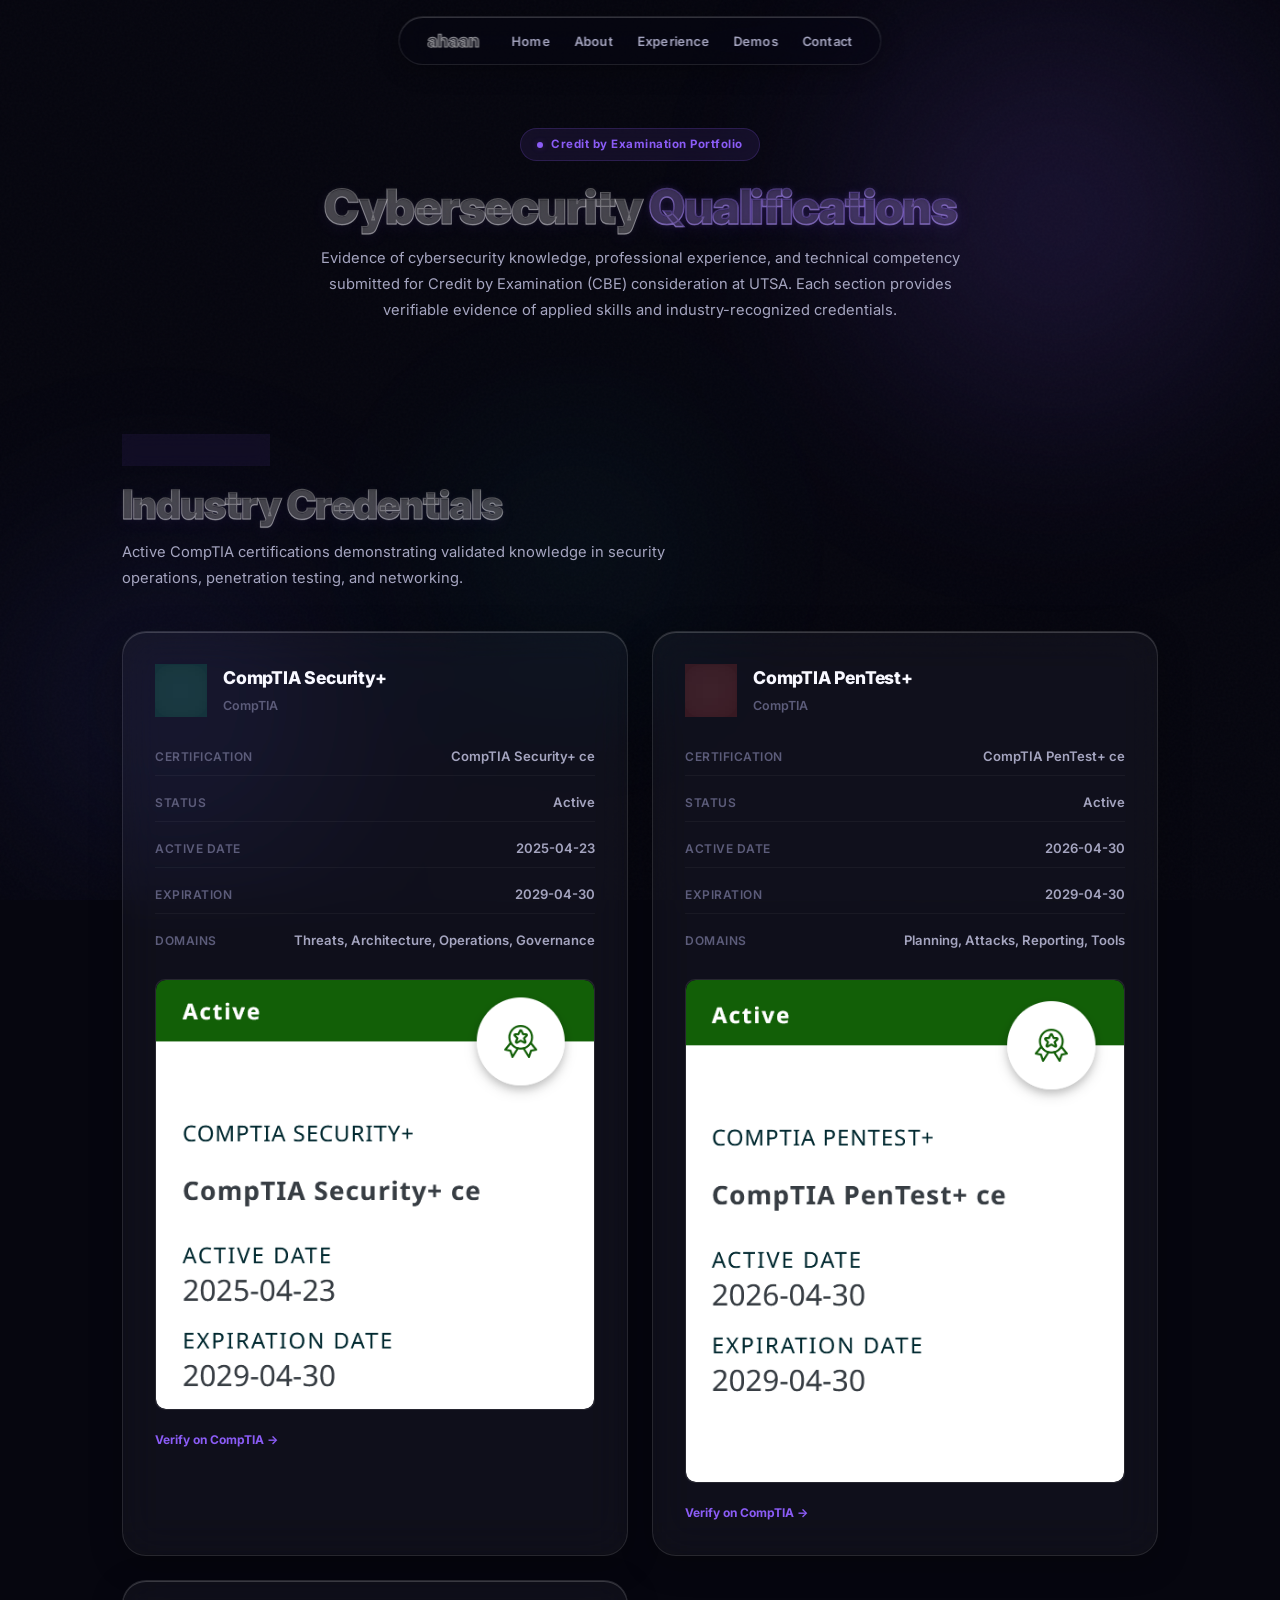
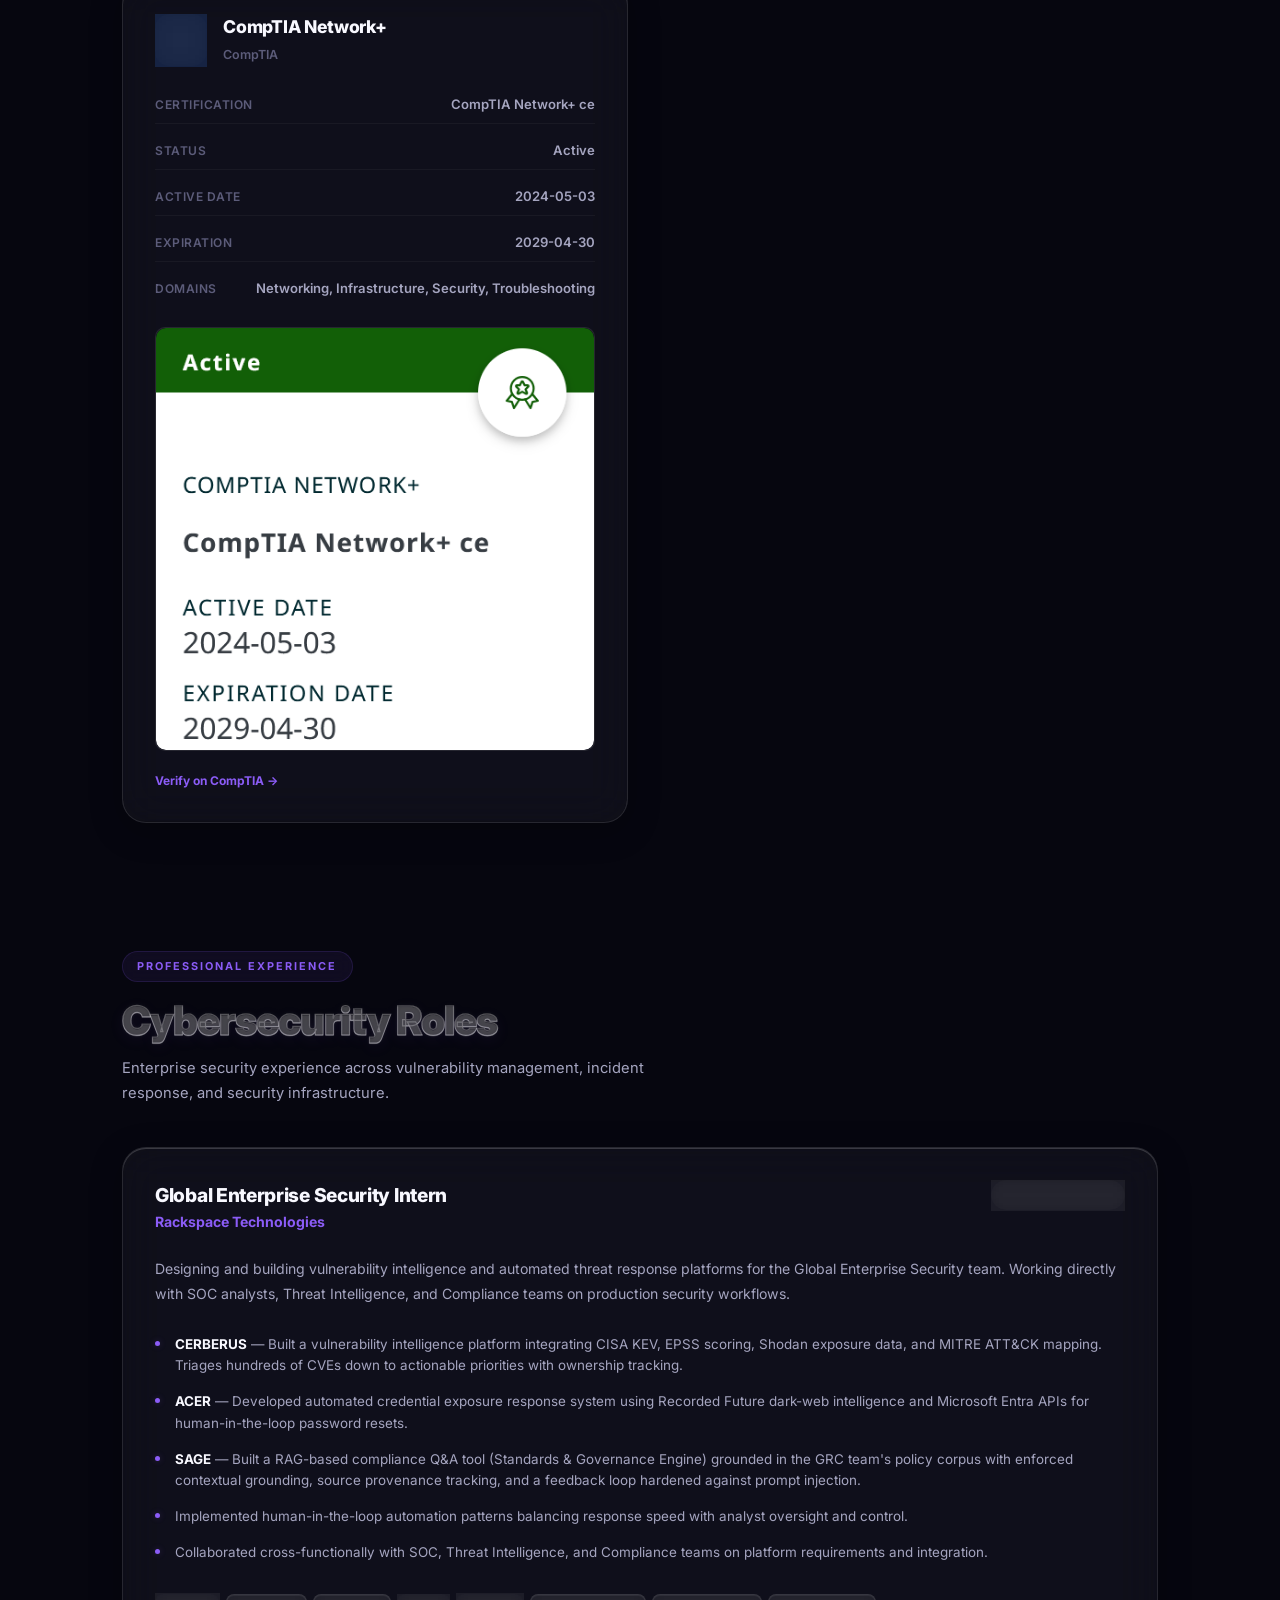
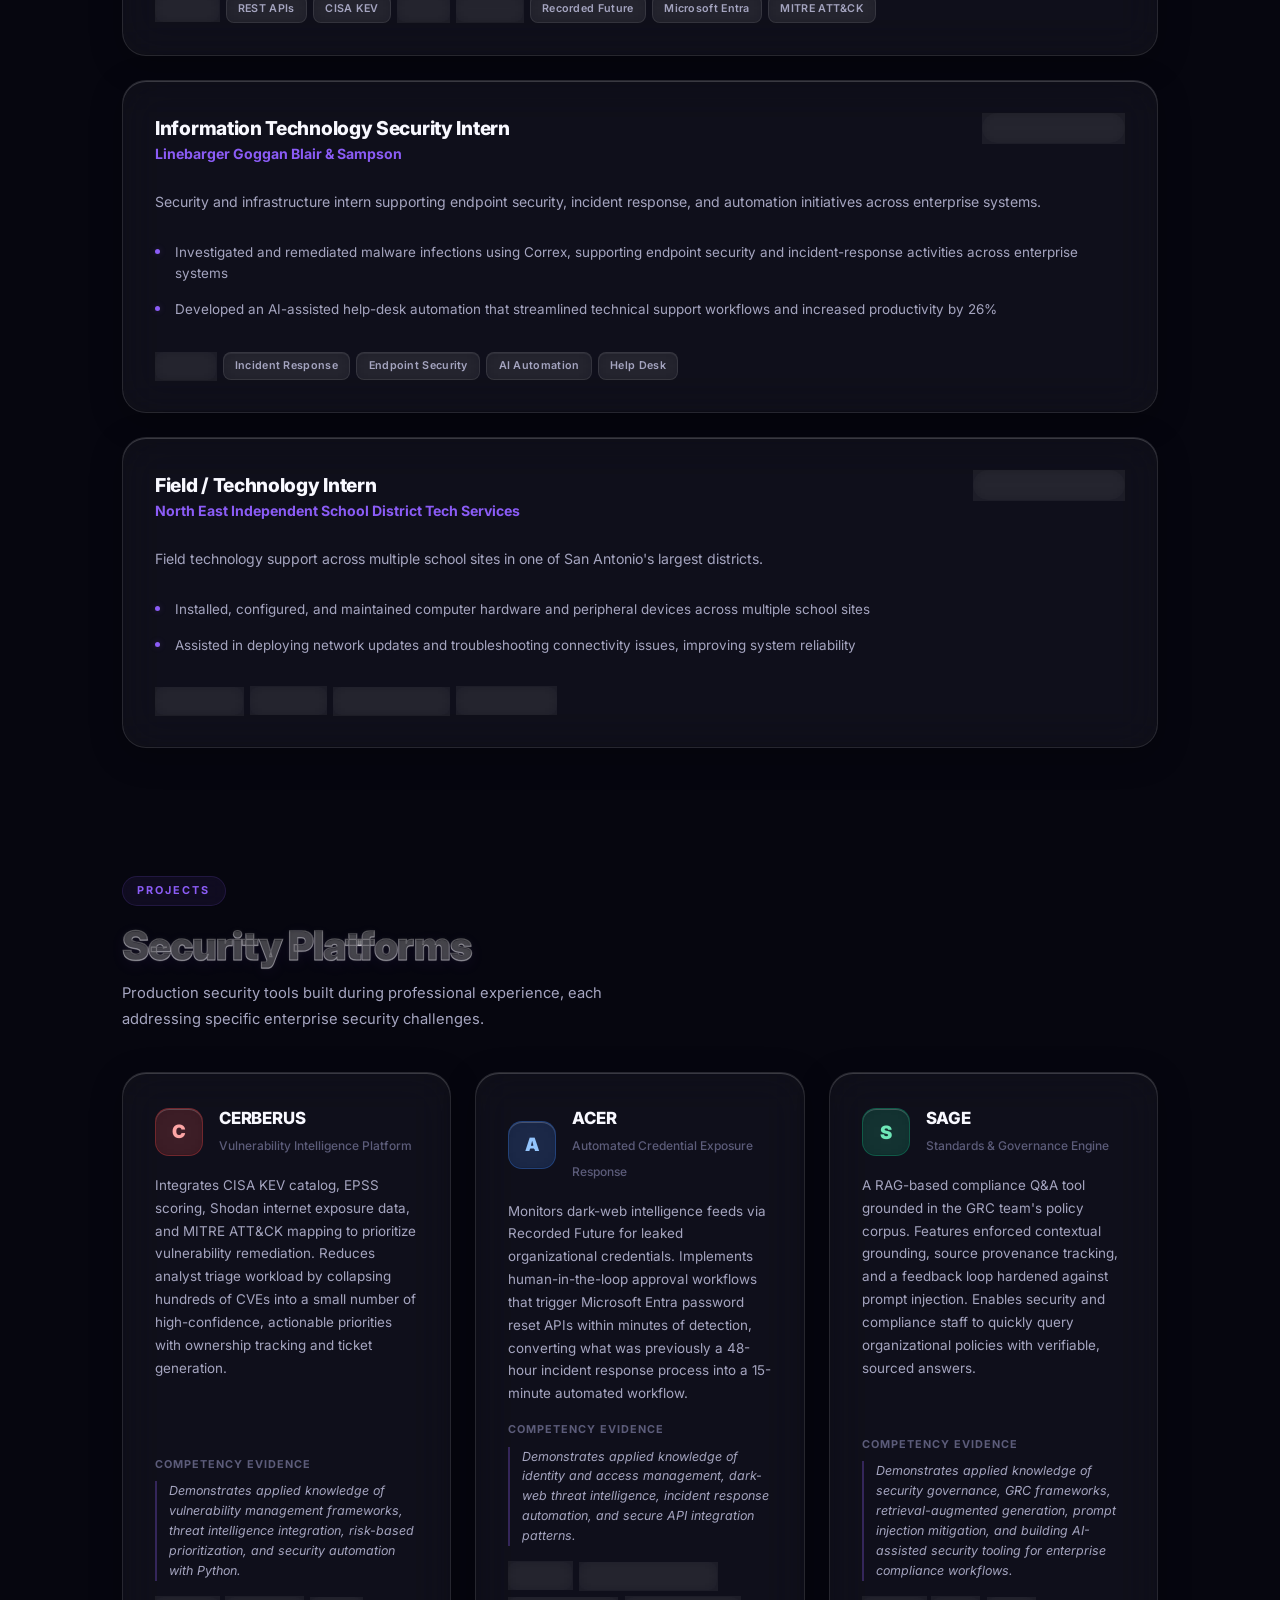
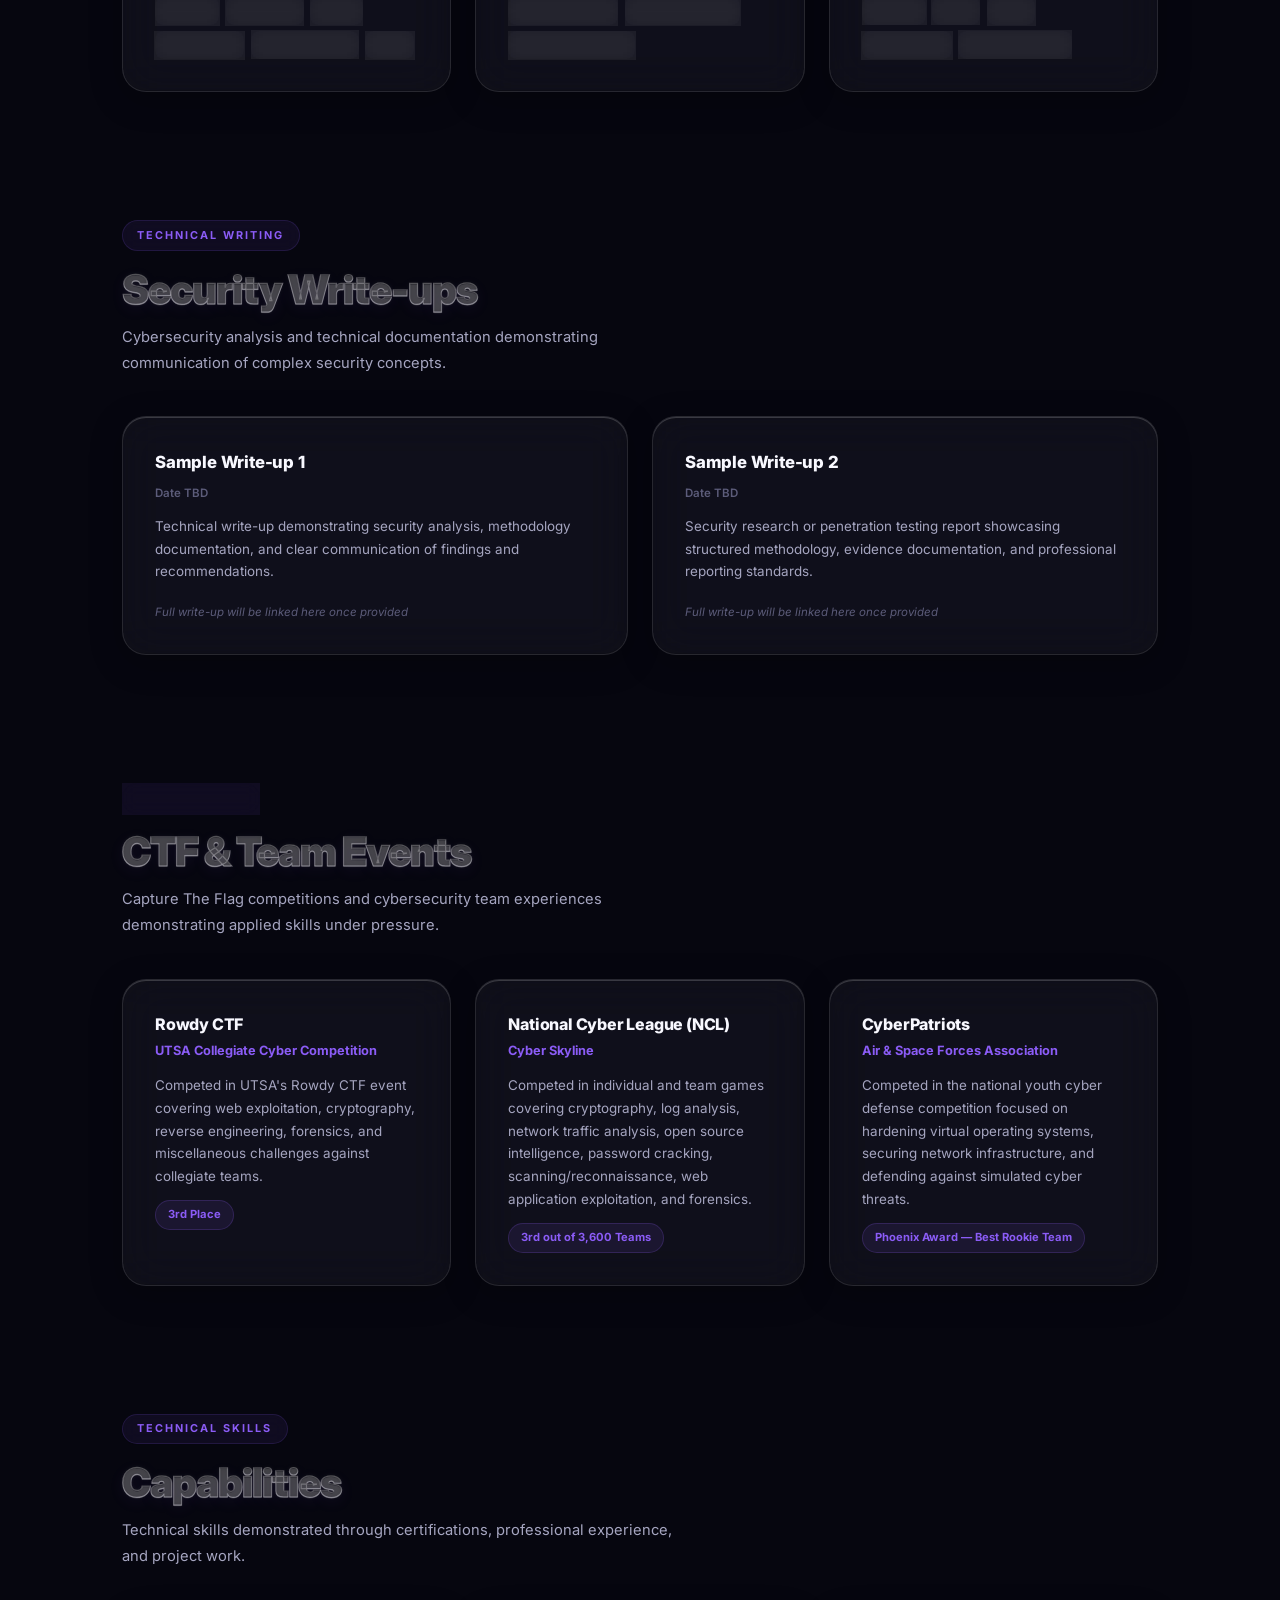
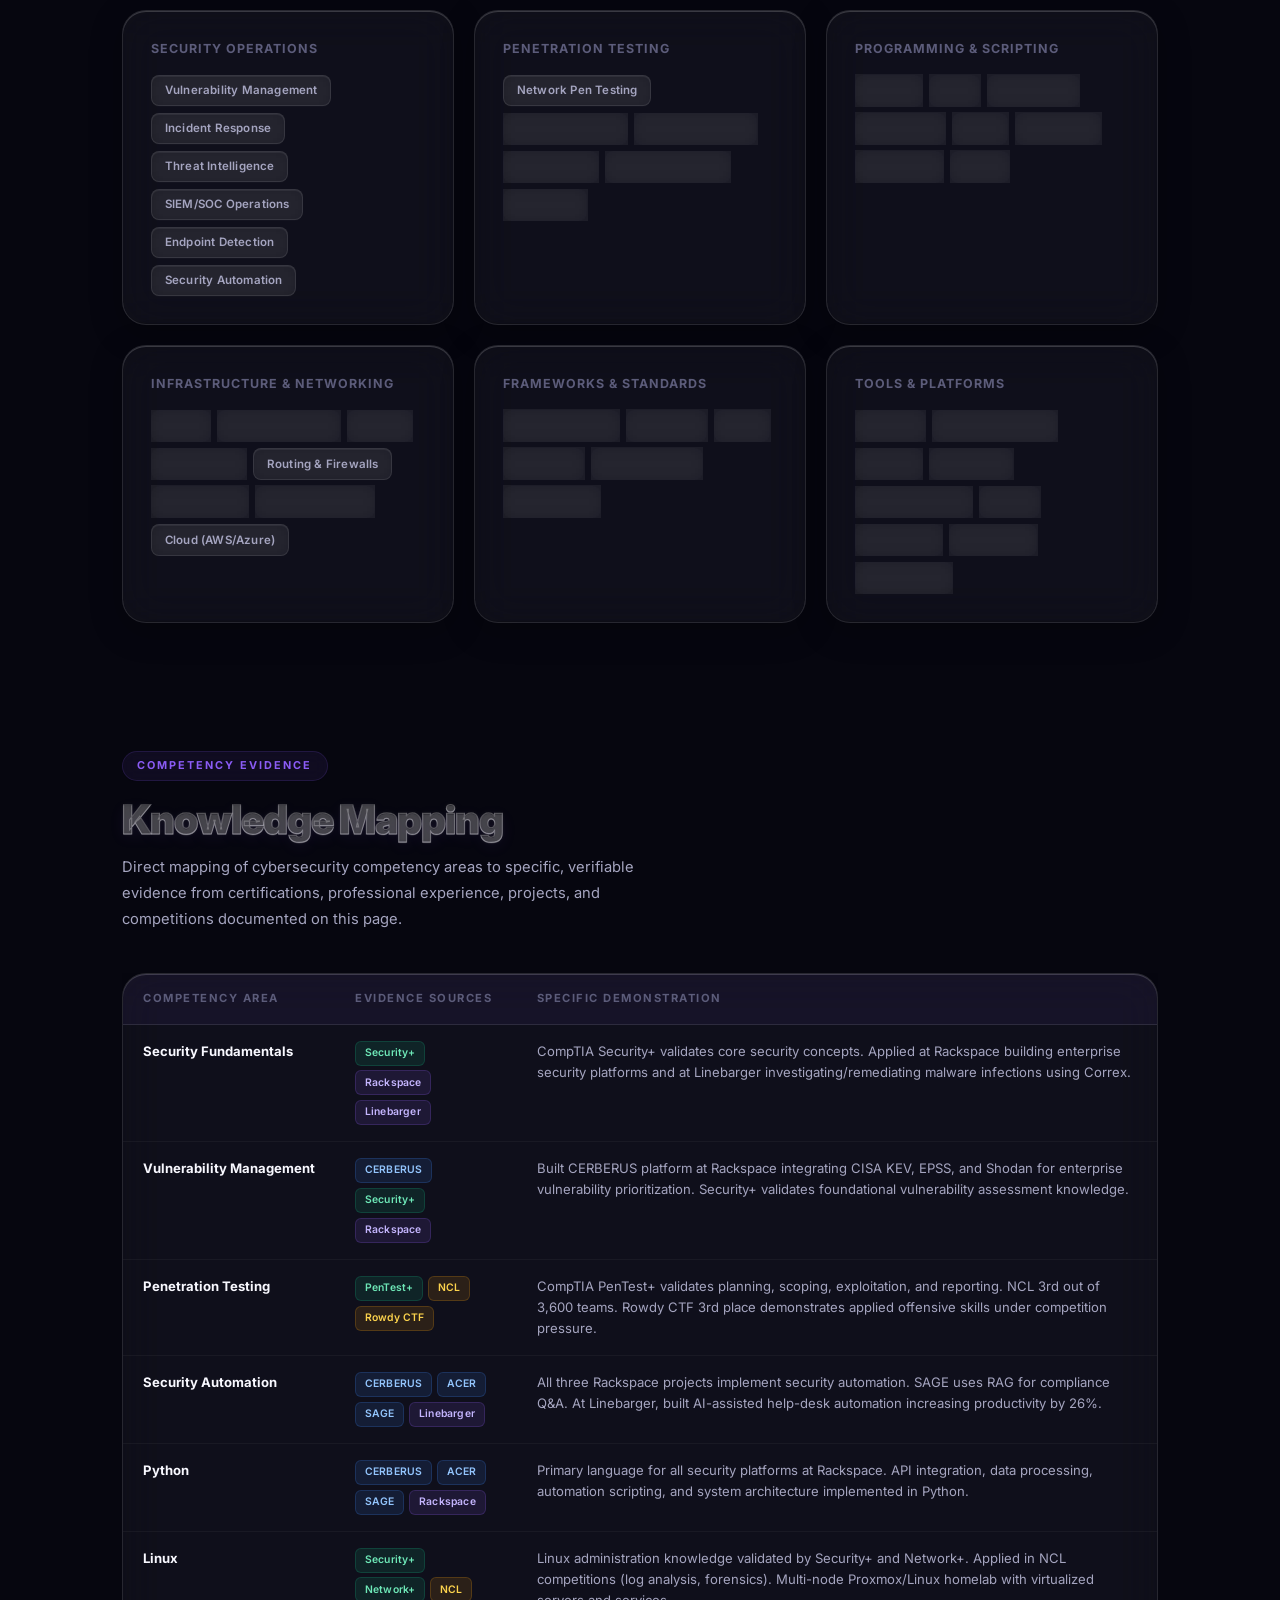
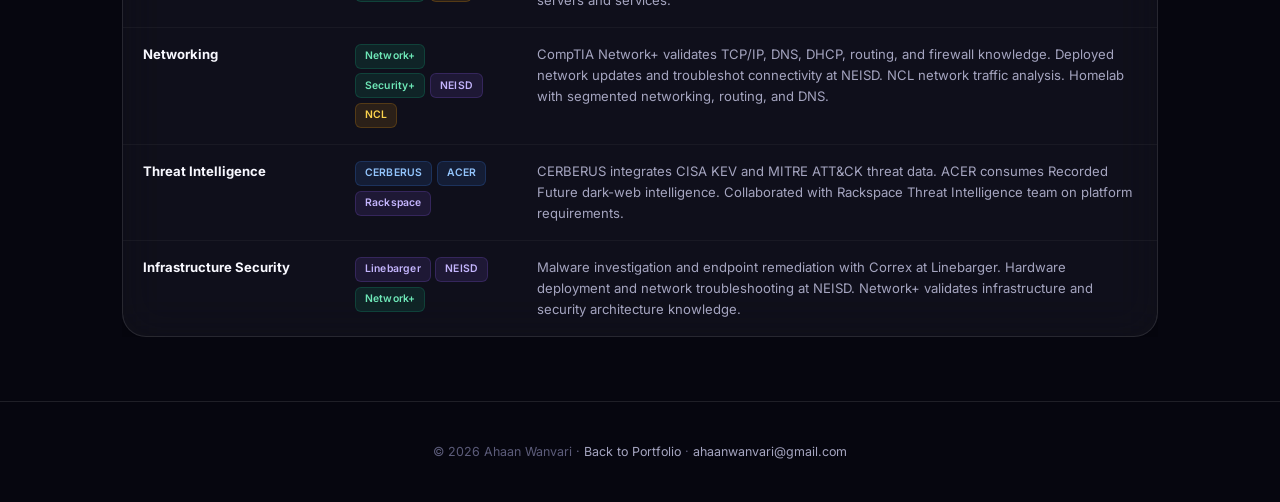
==== cbe-portfolio.html @ 89b2af57 "Add CBE cybersecurity qualifications portfolio page" ====
<!DOCTYPE html>
<html lang="en">
<head>
  <meta charset="UTF-8" />
  <meta name="viewport" content="width=device-width, initial-scale=1.0" />
  <title>Cybersecurity Qualifications — Ahaan Wanvari</title>

  <link rel="preconnect" href="https://fonts.googleapis.com" />
  <link rel="preconnect" href="https://fonts.gstatic.com" crossorigin />
  <link href="https://fonts.googleapis.com/css2?family=Inter:wght@300;400;500;600;700;800;900&display=swap" rel="stylesheet" />

  <style>
    :root {
      --bg: #06060f;
      --glass: rgba(255, 255, 255, 0.04);
      --glass-md: rgba(255, 255, 255, 0.06);
      --glass-strong: rgba(255, 255, 255, 0.09);
      --glass-border: rgba(255, 255, 255, 0.1);
      --glass-border-hover: rgba(255, 255, 255, 0.2);
      --glass-shine: rgba(255, 255, 255, 0.18);
      --accent: #8b5cf6;
      --accent-blue: #6366f1;
      --accent-cyan: #22d3ee;
      --accent-glow: rgba(139, 92, 246, 0.25);
      --text: #f8f8ff;
      --text-secondary: #a5a5c0;
      --text-muted: #5c5c7a;
      --radius: 24px;
      --radius-sm: 16px;
      --radius-xs: 10px;
    }

    * { margin: 0; padding: 0; box-sizing: border-box; }
    html { scroll-behavior: smooth; }

    body {
      background: var(--bg);
      color: var(--text);
      font-family: "Inter", -apple-system, BlinkMacSystemFont, sans-serif;
      min-height: 100vh;
      line-height: 1.6;
      overflow-x: hidden;
      -webkit-font-smoothing: antialiased;
    }

    /* ===== ANIMATED BACKGROUND MESH ===== */
    .mesh-bg {
      position: fixed;
      inset: 0;
      z-index: 0;
      overflow: hidden;
      pointer-events: none;
    }

    .mesh-orb {
      position: absolute;
      border-radius: 50%;
      filter: blur(100px);
      opacity: 0.6;
    }

    .orb-1 {
      width: 55vw; height: 55vw;
      max-width: 700px; max-height: 700px;
      background: radial-gradient(circle, rgba(139, 92, 246, 0.35), transparent 60%);
      top: -15%; right: -10%;
      animation: orb-drift 22s ease-in-out infinite;
    }

    .orb-2 {
      width: 45vw; height: 45vw;
      max-width: 600px; max-height: 600px;
      background: radial-gradient(circle, rgba(99, 102, 241, 0.25), transparent 60%);
      bottom: -10%; left: -10%;
      animation: orb-drift 26s ease-in-out infinite reverse;
    }

    .orb-3 {
      width: 30vw; height: 30vw;
      max-width: 400px; max-height: 400px;
      background: radial-gradient(circle, rgba(34, 211, 238, 0.18), transparent 60%);
      top: 40%; left: 30%;
      animation: orb-drift 18s ease-in-out infinite 2s;
    }

    @keyframes orb-drift {
      0%, 100% { transform: translate(0, 0) scale(1); }
      33% { transform: translate(30px, -20px) scale(1.05); }
      66% { transform: translate(-20px, 15px) scale(0.95); }
    }

    .noise {
      position: fixed;
      inset: 0;
      z-index: 0;
      pointer-events: none;
      opacity: 0.025;
      background: url("data:image/svg+xml,%3Csvg viewBox='0 0 512 512' xmlns='http://www.w3.org/2000/svg'%3E%3Cfilter id='n'%3E%3CfeTurbulence type='fractalNoise' baseFrequency='0.7' numOctaves='4' stitchTiles='stitch'/%3E%3C/filter%3E%3Crect width='100%25' height='100%25' filter='url(%23n)'/%3E%3C/svg%3E");
    }

    /* ===== LIQUID GLASS TEXT ===== */
    .glass-text {
      color: rgba(255, 255, 255, 0.08);
      -webkit-text-stroke: 1.2px rgba(255, 255, 255, 0.4);
      text-shadow:
        0 1px 0 rgba(255, 255, 255, 0.15),
        0 -1px 0 rgba(0, 0, 0, 0.3),
        0 0 4px rgba(255, 255, 255, 0.08),
        0 4px 16px rgba(139, 92, 246, 0.08);
      paint-order: stroke fill;
    }

    .glass-text-accent {
      color: rgba(139, 92, 246, 0.12);
      -webkit-text-stroke: 1.5px rgba(167, 139, 250, 0.55);
      text-shadow:
        0 1px 0 rgba(255, 255, 255, 0.12),
        0 -1px 0 rgba(0, 0, 0, 0.3),
        0 0 6px rgba(139, 92, 246, 0.2),
        0 4px 20px rgba(139, 92, 246, 0.12);
      paint-order: stroke fill;
    }

    /* ===== GLASS PANELS ===== */
    .glass-panel {
      background: var(--glass);
      backdrop-filter: blur(20px) saturate(1.3);
      -webkit-backdrop-filter: blur(20px) saturate(1.3);
      border: 1px solid var(--glass-border);
      border-radius: var(--radius);
      box-shadow:
        0 8px 32px rgba(0, 0, 0, 0.25),
        inset 0 1px 0 var(--glass-shine),
        inset 0 -1px 0 rgba(0, 0, 0, 0.15);
      transition: all 0.35s cubic-bezier(0.25, 0.46, 0.45, 0.94);
    }

    .glass-panel:hover {
      background: var(--glass-md);
      border-color: var(--glass-border-hover);
      box-shadow:
        0 16px 48px rgba(0, 0, 0, 0.35),
        inset 0 1px 0 var(--glass-shine),
        0 0 30px var(--accent-glow);
      transform: translateY(-3px);
    }

    /* ===== NAVIGATION PILL ===== */
    .navbar {
      position: fixed;
      top: 1rem;
      left: 50%;
      transform: translateX(-50%);
      z-index: 100;
      background: rgba(6, 6, 15, 0.4);
      backdrop-filter: blur(30px) saturate(1.5);
      -webkit-backdrop-filter: blur(30px) saturate(1.5);
      border: 1px solid var(--glass-border);
      border-radius: 100px;
      padding: 0.6rem 1.75rem;
      box-shadow: 0 4px 24px rgba(0, 0, 0, 0.3), inset 0 1px 0 var(--glass-shine);
    }

    .navbar-content {
      display: flex;
      align-items: center;
      gap: 2rem;
    }

    .logo {
      font-size: 1.1rem;
      font-weight: 800;
      text-decoration: none;
      color: rgba(255, 255, 255, 0.1);
      -webkit-text-stroke: 1px rgba(255, 255, 255, 0.5);
      text-shadow: 0 0 3px rgba(255, 255, 255, 0.15);
      paint-order: stroke fill;
      transition: all 0.2s;
    }

    .logo:hover {
      -webkit-text-stroke-color: rgba(255, 255, 255, 0.7);
      text-shadow: 0 0 8px rgba(255, 255, 255, 0.2);
    }

    .nav-links {
      display: flex;
      gap: 1.5rem;
      list-style: none;
    }

    .nav-links a {
      color: var(--text-secondary);
      text-decoration: none;
      font-size: 0.8rem;
      font-weight: 600;
      transition: color 0.2s;
      letter-spacing: 0.2px;
    }

    .nav-links a:hover,
    .nav-links a.active {
      color: var(--text);
    }

    /* ===== PAGE HEADER ===== */
    .page-header {
      padding: 8rem 2rem 3rem;
      text-align: center;
      max-width: 750px;
      margin: 0 auto;
      position: relative;
      z-index: 1;
    }

    .page-header h1 {
      font-size: clamp(2rem, 5vw, 3rem);
      font-weight: 900;
      letter-spacing: -1.5px;
      margin-bottom: 0.75rem;
      line-height: 1.1;
    }

    .page-header p {
      color: var(--text-secondary);
      font-size: 0.92rem;
      line-height: 1.75;
    }

    .page-badge {
      display: inline-flex;
      align-items: center;
      gap: 0.5rem;
      margin-bottom: 1.25rem;
      padding: 0.4rem 1rem;
      background: rgba(139, 92, 246, 0.1);
      border: 1px solid rgba(139, 92, 246, 0.2);
      border-radius: 100px;
      color: var(--accent);
      font-size: 0.72rem;
      font-weight: 700;
      letter-spacing: 0.5px;
      backdrop-filter: blur(8px);
    }

    .page-badge::before {
      content: '';
      width: 6px; height: 6px;
      background: var(--accent);
      border-radius: 50%;
      box-shadow: 0 0 6px var(--accent-glow);
    }

    /* ===== SECTIONS ===== */
    .content-section {
      max-width: 1100px;
      margin: 0 auto;
      padding: 4rem 2rem;
      position: relative;
      z-index: 1;
    }

    .section-label {
      display: inline-flex;
      align-items: center;
      gap: 0.5rem;
      font-size: 0.68rem;
      font-weight: 700;
      text-transform: uppercase;
      letter-spacing: 2px;
      color: var(--accent);
      margin-bottom: 1rem;
      padding: 0.35rem 0.9rem;
      background: rgba(139, 92, 246, 0.08);
      border: 1px solid rgba(139, 92, 246, 0.15);
      border-radius: 100px;
      backdrop-filter: blur(8px);
    }

    .section-title {
      font-size: clamp(1.75rem, 4vw, 2.5rem);
      font-weight: 900;
      letter-spacing: -1px;
      margin-bottom: 0.75rem;
      line-height: 1.15;
    }

    .section-desc {
      color: var(--text-secondary);
      font-size: 0.92rem;
      max-width: 550px;
      margin-bottom: 2.5rem;
      line-height: 1.75;
    }

    /* ===== CERTIFICATIONS ===== */
    .certs-grid {
      display: grid;
      grid-template-columns: repeat(auto-fit, minmax(340px, 1fr));
      gap: 1.5rem;
    }

    .cert-card {
      padding: 2rem;
      display: flex;
      flex-direction: column;
      gap: 1.25rem;
    }

    .cert-card:hover {
      transform: translateY(-3px);
    }

    .cert-header {
      display: flex;
      align-items: center;
      gap: 1rem;
    }

    .cert-icon {
      width: 52px; height: 52px;
      border-radius: 14px;
      display: flex;
      align-items: center;
      justify-content: center;
      font-size: 1.2rem;
      font-weight: 900;
      flex-shrink: 0;
      backdrop-filter: blur(12px);
      -webkit-backdrop-filter: blur(12px);
      border: 1px solid rgba(255, 255, 255, 0.15);
      box-shadow: inset 0 1px 0 rgba(255, 255, 255, 0.2), inset 0 -1px 0 rgba(0, 0, 0, 0.1);
    }

    .cert-icon.security {
      background: rgba(16, 185, 129, 0.18);
      color: #6ee7b7;
      border-color: rgba(16, 185, 129, 0.3);
    }

    .cert-icon.pentest {
      background: rgba(239, 68, 68, 0.18);
      color: #fca5a5;
      border-color: rgba(239, 68, 68, 0.3);
    }

    .cert-icon.network {
      background: rgba(59, 130, 246, 0.18);
      color: #93c5fd;
      border-color: rgba(59, 130, 246, 0.3);
    }

    .cert-info h3 {
      font-size: 1.1rem;
      font-weight: 800;
      letter-spacing: -0.2px;
    }

    .cert-info .issuer {
      color: var(--text-muted);
      font-size: 0.78rem;
      font-weight: 600;
    }

    .cert-details {
      display: flex;
      flex-direction: column;
      gap: 0.5rem;
    }

    .cert-detail-row {
      display: flex;
      justify-content: space-between;
      align-items: center;
      padding: 0.5rem 0;
      border-bottom: 1px solid rgba(255, 255, 255, 0.04);
    }

    .cert-detail-row:last-child {
      border-bottom: none;
    }

    .cert-detail-row .label {
      color: var(--text-muted);
      font-size: 0.75rem;
      font-weight: 600;
      text-transform: uppercase;
      letter-spacing: 0.5px;
    }

    .cert-detail-row .value {
      color: var(--text-secondary);
      font-size: 0.82rem;
      font-weight: 600;
    }

    .cert-image-placeholder {
      width: 100%;
      border-radius: var(--radius-xs);
      border: 1px solid rgba(255, 255, 255, 0.08);
      background: rgba(255, 255, 255, 0.02);
      overflow: hidden;
    }

    .cert-image-placeholder img {
      width: 100%;
      height: auto;
      display: block;
      border-radius: var(--radius-xs);
    }

    .verify-link {
      display: inline-flex;
      align-items: center;
      gap: 0.4rem;
      color: var(--accent);
      font-size: 0.75rem;
      font-weight: 700;
      text-decoration: none;
      transition: color 0.2s;
    }

    .verify-link:hover {
      color: #a78bfa;
    }

    /* ===== EXPERIENCE ===== */
    .exp-timeline {
      display: flex;
      flex-direction: column;
      gap: 1.5rem;
    }

    .exp-entry {
      padding: 2rem;
    }

    .exp-entry:hover {
      transform: translateY(-3px);
    }

    .exp-entry-header {
      display: flex;
      justify-content: space-between;
      align-items: flex-start;
      margin-bottom: 1rem;
      flex-wrap: wrap;
      gap: 0.75rem;
    }

    .exp-entry-header h3 {
      font-size: 1.2rem;
      font-weight: 800;
      letter-spacing: -0.3px;
    }

    .exp-company-name {
      color: var(--accent);
      font-size: 0.88rem;
      font-weight: 700;
      margin-bottom: 0.5rem;
    }

    .exp-date-badge {
      color: var(--text-muted);
      font-size: 0.72rem;
      font-weight: 600;
      background: var(--glass-md);
      padding: 0.3rem 0.75rem;
      border-radius: 100px;
      border: 1px solid var(--glass-border);
      backdrop-filter: blur(8px);
      white-space: nowrap;
    }

    .exp-description {
      color: var(--text-secondary);
      font-size: 0.88rem;
      line-height: 1.75;
      margin-bottom: 1.25rem;
    }

    .exp-bullets {
      list-style: none;
      margin-bottom: 1.5rem;
    }

    .exp-bullets li {
      color: var(--text-secondary);
      padding: 0.45rem 0 0.45rem 1.25rem;
      position: relative;
      font-size: 0.84rem;
      line-height: 1.6;
    }

    .exp-bullets li::before {
      content: '';
      position: absolute;
      left: 0; top: 0.9rem;
      width: 5px; height: 5px;
      background: var(--accent);
      border-radius: 50%;
      box-shadow: 0 0 6px var(--accent-glow);
    }

    .exp-bullets li strong {
      color: var(--text);
      font-weight: 700;
    }

    .tech-tags {
      display: flex;
      flex-wrap: wrap;
      gap: 0.4rem;
    }

    .tag {
      background: var(--glass-md);
      backdrop-filter: blur(8px);
      border: 1px solid var(--glass-border);
      color: var(--text-secondary);
      padding: 0.28rem 0.7rem;
      border-radius: 8px;
      font-size: 0.67rem;
      font-weight: 600;
      letter-spacing: 0.3px;
      box-shadow: inset 0 1px 0 rgba(255, 255, 255, 0.06);
    }

    /* ===== PROJECTS ===== */
    .projects-grid {
      display: grid;
      grid-template-columns: repeat(auto-fit, minmax(320px, 1fr));
      gap: 1.5rem;
    }

    .project-card {
      padding: 2rem;
      display: flex;
      flex-direction: column;
    }

    .project-card:hover {
      transform: translateY(-4px);
    }

    .project-card-header {
      display: flex;
      align-items: center;
      gap: 1rem;
      margin-bottom: 1rem;
    }

    .project-icon {
      width: 48px; height: 48px;
      border-radius: 14px;
      display: flex;
      align-items: center;
      justify-content: center;
      font-size: 1.15rem;
      font-weight: 900;
      flex-shrink: 0;
      backdrop-filter: blur(12px);
      -webkit-backdrop-filter: blur(12px);
      border: 1px solid rgba(255, 255, 255, 0.15);
      box-shadow: inset 0 1px 0 rgba(255, 255, 255, 0.2), inset 0 -1px 0 rgba(0, 0, 0, 0.1);
      transition: transform 0.3s;
    }

    .project-card:hover .project-icon {
      transform: scale(1.1);
    }

    .project-icon.cerberus { background: rgba(239, 68, 68, 0.18); color: #fca5a5; border-color: rgba(239, 68, 68, 0.3); }
    .project-icon.acer { background: rgba(59, 130, 246, 0.18); color: #93c5fd; border-color: rgba(59, 130, 246, 0.3); }
    .project-icon.sage { background: rgba(16, 185, 129, 0.18); color: #6ee7b7; border-color: rgba(16, 185, 129, 0.3); }

    .project-card-header .info h3 {
      font-size: 1.05rem;
      font-weight: 800;
      letter-spacing: -0.2px;
    }

    .project-card-header .info .meta {
      color: var(--text-muted);
      font-size: 0.75rem;
      font-weight: 500;
    }

    .project-card p {
      color: var(--text-secondary);
      font-size: 0.84rem;
      line-height: 1.7;
      margin-bottom: 1rem;
      flex: 1;
    }

    .project-card .evidence-label {
      color: var(--text-muted);
      font-size: 0.68rem;
      font-weight: 700;
      text-transform: uppercase;
      letter-spacing: 1px;
      margin-bottom: 0.5rem;
    }

    .project-card .evidence-text {
      color: var(--text-secondary);
      font-size: 0.78rem;
      line-height: 1.6;
      font-style: italic;
      padding-left: 0.75rem;
      border-left: 2px solid rgba(139, 92, 246, 0.3);
    }

    /* ===== TECHNICAL WRITING ===== */
    .writing-grid {
      display: grid;
      grid-template-columns: repeat(auto-fit, minmax(320px, 1fr));
      gap: 1.5rem;
    }

    .writing-card {
      padding: 2rem;
      display: flex;
      flex-direction: column;
    }

    .writing-card:hover {
      transform: translateY(-3px);
    }

    .writing-card h3 {
      font-size: 1.05rem;
      font-weight: 800;
      letter-spacing: -0.2px;
      margin-bottom: 0.5rem;
    }

    .writing-card .writing-date {
      color: var(--text-muted);
      font-size: 0.72rem;
      font-weight: 600;
      margin-bottom: 0.75rem;
    }

    .writing-card p {
      color: var(--text-secondary);
      font-size: 0.84rem;
      line-height: 1.7;
      flex: 1;
      margin-bottom: 1.25rem;
    }

    .writing-card .read-link {
      display: inline-flex;
      align-items: center;
      gap: 0.4rem;
      color: var(--accent);
      font-size: 0.78rem;
      font-weight: 700;
      text-decoration: none;
      transition: color 0.2s;
    }

    .writing-card .read-link:hover {
      color: #a78bfa;
    }

    .writing-card .read-link svg {
      width: 14px; height: 14px;
    }

    .writing-placeholder {
      color: var(--text-muted);
      font-size: 0.72rem;
      font-style: italic;
    }

    /* ===== COMPETITIONS ===== */
    .competitions-grid {
      display: grid;
      grid-template-columns: repeat(auto-fit, minmax(300px, 1fr));
      gap: 1.5rem;
    }

    .competition-card {
      padding: 2rem;
    }

    .competition-card:hover {
      transform: translateY(-3px);
    }

    .competition-card h3 {
      font-size: 1rem;
      font-weight: 800;
      letter-spacing: -0.2px;
      margin-bottom: 0.25rem;
    }

    .competition-card .comp-org {
      color: var(--accent);
      font-size: 0.8rem;
      font-weight: 700;
      margin-bottom: 0.75rem;
    }

    .competition-card .comp-detail {
      color: var(--text-secondary);
      font-size: 0.84rem;
      line-height: 1.7;
      margin-bottom: 0.75rem;
    }

    .competition-card .comp-achievement {
      display: inline-flex;
      align-items: center;
      gap: 0.4rem;
      padding: 0.3rem 0.75rem;
      background: rgba(139, 92, 246, 0.1);
      border: 1px solid rgba(139, 92, 246, 0.2);
      border-radius: 100px;
      color: var(--accent);
      font-size: 0.7rem;
      font-weight: 700;
    }

    /* ===== TECHNICAL SKILLS ===== */
    .skills-grid {
      display: grid;
      grid-template-columns: repeat(auto-fit, minmax(250px, 1fr));
      gap: 1.25rem;
    }

    .skill-category {
      padding: 1.75rem;
    }

    .skill-category:hover {
      transform: translateY(-2px);
    }

    .skill-category h3 {
      font-size: 0.78rem;
      font-weight: 700;
      text-transform: uppercase;
      letter-spacing: 1px;
      color: var(--text-muted);
      margin-bottom: 1rem;
    }

    .skill-list {
      display: flex;
      flex-wrap: wrap;
      gap: 0.4rem;
    }

    .skill-tag {
      background: var(--glass-md);
      backdrop-filter: blur(8px);
      border: 1px solid var(--glass-border);
      color: var(--text-secondary);
      padding: 0.35rem 0.8rem;
      border-radius: 8px;
      font-size: 0.72rem;
      font-weight: 600;
      letter-spacing: 0.2px;
      box-shadow: inset 0 1px 0 rgba(255, 255, 255, 0.06);
      transition: all 0.2s;
    }

    .skill-tag:hover {
      background: var(--glass-strong);
      border-color: var(--glass-border-hover);
      color: var(--text);
    }

    /* ===== COMPETENCY EVIDENCE TABLE ===== */
    .competency-section {
      overflow-x: auto;
    }

    .competency-table {
      width: 100%;
      border-collapse: separate;
      border-spacing: 0;
      background: var(--glass);
      backdrop-filter: blur(20px) saturate(1.3);
      -webkit-backdrop-filter: blur(20px) saturate(1.3);
      border: 1px solid var(--glass-border);
      border-radius: var(--radius);
      overflow: hidden;
      box-shadow:
        0 8px 32px rgba(0, 0, 0, 0.25),
        inset 0 1px 0 var(--glass-shine);
    }

    .competency-table thead th {
      background: rgba(139, 92, 246, 0.06);
      padding: 1rem 1.25rem;
      font-size: 0.7rem;
      font-weight: 700;
      text-transform: uppercase;
      letter-spacing: 1.5px;
      color: var(--text-muted);
      text-align: left;
      border-bottom: 1px solid var(--glass-border);
    }

    .competency-table tbody tr {
      transition: background 0.2s;
    }

    .competency-table tbody tr:hover {
      background: rgba(255, 255, 255, 0.02);
    }

    .competency-table tbody td {
      padding: 1rem 1.25rem;
      font-size: 0.82rem;
      color: var(--text-secondary);
      border-bottom: 1px solid rgba(255, 255, 255, 0.04);
      vertical-align: top;
      line-height: 1.6;
    }

    .competency-table tbody tr:last-child td {
      border-bottom: none;
    }

    .competency-table .area-name {
      color: var(--text);
      font-weight: 700;
      white-space: nowrap;
    }

    .competency-table .evidence-sources {
      display: flex;
      flex-wrap: wrap;
      gap: 0.3rem;
    }

    .evidence-badge {
      display: inline-flex;
      padding: 0.2rem 0.55rem;
      border-radius: 6px;
      font-size: 0.65rem;
      font-weight: 600;
      letter-spacing: 0.2px;
    }

    .evidence-badge.cert {
      background: rgba(16, 185, 129, 0.12);
      color: #6ee7b7;
      border: 1px solid rgba(16, 185, 129, 0.2);
    }

    .evidence-badge.project {
      background: rgba(59, 130, 246, 0.12);
      color: #93c5fd;
      border: 1px solid rgba(59, 130, 246, 0.2);
    }

    .evidence-badge.experience {
      background: rgba(139, 92, 246, 0.12);
      color: #c4b5fd;
      border: 1px solid rgba(139, 92, 246, 0.2);
    }

    .evidence-badge.competition {
      background: rgba(245, 158, 11, 0.12);
      color: #fcd34d;
      border: 1px solid rgba(245, 158, 11, 0.2);
    }

    /* ===== FOOTER ===== */
    footer {
      border-top: 1px solid var(--glass-border);
      padding: 2.5rem 2rem;
      text-align: center;
      color: var(--text-muted);
      font-size: 0.78rem;
      position: relative;
      z-index: 1;
    }

    footer a {
      color: var(--text-secondary);
      text-decoration: none;
      transition: color 0.2s;
    }

    footer a:hover { color: var(--text); }

    /* ===== SCROLL REVEAL ===== */
    .reveal {
      opacity: 0;
      transform: translateY(24px);
      transition: opacity 0.8s cubic-bezier(0.25, 0.46, 0.45, 0.94), transform 0.8s cubic-bezier(0.25, 0.46, 0.45, 0.94);
    }

    .reveal.visible {
      opacity: 1;
      transform: translateY(0);
    }

    /* ===== RESPONSIVE ===== */
    @media (max-width: 768px) {
      .navbar { padding: 0.5rem 1.25rem; }
      .navbar-content { gap: 1.25rem; }
      .nav-links { gap: 1rem; }

      .content-section { padding: 3rem 1.25rem; }
      .page-header { padding: 7rem 1.5rem 2rem; }

      .certs-grid,
      .projects-grid,
      .writing-grid,
      .competitions-grid,
      .skills-grid { grid-template-columns: 1fr; }

      .competency-table { font-size: 0.75rem; }
      .competency-table thead th,
      .competency-table tbody td { padding: 0.75rem 0.9rem; }
    }

    @media (max-width: 480px) {
      .navbar { border-radius: 16px; top: 0.5rem; left: 0.5rem; right: 0.5rem; transform: none; }
      .nav-links { gap: 0.75rem; }
      .nav-links a { font-size: 0.72rem; }
    }
  </style>
</head>

<body>
  <!-- Animated background -->
  <div class="mesh-bg">
    <div class="mesh-orb orb-1"></div>
    <div class="mesh-orb orb-2"></div>
    <div class="mesh-orb orb-3"></div>
  </div>
  <div class="noise"></div>

  <!-- Navigation pill -->
  <nav class="navbar">
    <div class="navbar-content">
      <a href="/" class="logo">ahaan</a>
      <ul class="nav-links">
        <li><a href="/">Home</a></li>
        <li><a href="/#about">About</a></li>
        <li><a href="/#experience">Experience</a></li>
        <li><a href="/projects.html">Demos</a></li>
        <li><a href="/#contact">Contact</a></li>
      </ul>
    </div>
  </nav>

  <!-- Page Header -->
  <header class="page-header">
    <div class="page-badge">Credit by Examination Portfolio</div>
    <h1><span class="glass-text">Cybersecurity </span><span class="glass-text-accent">Qualifications</span></h1>
    <p>Evidence of cybersecurity knowledge, professional experience, and technical competency submitted for Credit by Examination (CBE) consideration at UTSA. Each section provides verifiable evidence of applied skills and industry-recognized credentials.</p>
  </header>

  <main>
    <!-- ===== CERTIFICATIONS ===== -->
    <section class="content-section reveal" id="certifications">
      <div class="section-label">Certifications</div>
      <h2 class="section-title glass-text">Industry Credentials</h2>
      <div class="section-desc">Active CompTIA certifications demonstrating validated knowledge in security operations, penetration testing, and networking.</div>

      <div class="certs-grid">
        <!-- CompTIA Security+ -->
        <div class="glass-panel cert-card">
          <div class="cert-header">
            <div class="cert-icon security">S+</div>
            <div class="cert-info">
              <h3>CompTIA Security+</h3>
              <span class="issuer">CompTIA</span>
            </div>
          </div>
          <div class="cert-details">
            <div class="cert-detail-row">
              <span class="label">Certification</span>
              <span class="value">CompTIA Security+ ce</span>
            </div>
            <div class="cert-detail-row">
              <span class="label">Status</span>
              <span class="value">Active</span>
            </div>
            <div class="cert-detail-row">
              <span class="label">Active Date</span>
              <span class="value">2025-04-23</span>
            </div>
            <div class="cert-detail-row">
              <span class="label">Expiration</span>
              <span class="value">2029-04-30</span>
            </div>
            <div class="cert-detail-row">
              <span class="label">Domains</span>
              <span class="value">Threats, Architecture, Operations, Governance</span>
            </div>
          </div>
          <div class="cert-image-placeholder">
            <img src="assets/certs/security.png" alt="CompTIA Security+ ce credential showing active status, active date 2025-04-23, expiration 2029-04-30">
          </div>
          <a href="https://www.certmetrics.com/comptia/public/verification.aspx" target="_blank" rel="noopener" class="verify-link">
            Verify on CompTIA &rarr;
          </a>
        </div>

        <!-- CompTIA PenTest+ -->
        <div class="glass-panel cert-card">
          <div class="cert-header">
            <div class="cert-icon pentest">PT+</div>
            <div class="cert-info">
              <h3>CompTIA PenTest+</h3>
              <span class="issuer">CompTIA</span>
            </div>
          </div>
          <div class="cert-details">
            <div class="cert-detail-row">
              <span class="label">Certification</span>
              <span class="value">CompTIA PenTest+ ce</span>
            </div>
            <div class="cert-detail-row">
              <span class="label">Status</span>
              <span class="value">Active</span>
            </div>
            <div class="cert-detail-row">
              <span class="label">Active Date</span>
              <span class="value">2026-04-30</span>
            </div>
            <div class="cert-detail-row">
              <span class="label">Expiration</span>
              <span class="value">2029-04-30</span>
            </div>
            <div class="cert-detail-row">
              <span class="label">Domains</span>
              <span class="value">Planning, Attacks, Reporting, Tools</span>
            </div>
          </div>
          <div class="cert-image-placeholder">
            <img src="assets/certs/pentest.png" alt="CompTIA PenTest+ ce credential showing active status, active date 2026-04-30, expiration 2029-04-30">
          </div>
          <a href="https://www.certmetrics.com/comptia/public/verification.aspx" target="_blank" rel="noopener" class="verify-link">
            Verify on CompTIA &rarr;
          </a>
        </div>

        <!-- CompTIA Network+ -->
        <div class="glass-panel cert-card">
          <div class="cert-header">
            <div class="cert-icon network">N+</div>
            <div class="cert-info">
              <h3>CompTIA Network+</h3>
              <span class="issuer">CompTIA</span>
            </div>
          </div>
          <div class="cert-details">
            <div class="cert-detail-row">
              <span class="label">Certification</span>
              <span class="value">CompTIA Network+ ce</span>
            </div>
            <div class="cert-detail-row">
              <span class="label">Status</span>
              <span class="value">Active</span>
            </div>
            <div class="cert-detail-row">
              <span class="label">Active Date</span>
              <span class="value">2024-05-03</span>
            </div>
            <div class="cert-detail-row">
              <span class="label">Expiration</span>
              <span class="value">2029-04-30</span>
            </div>
            <div class="cert-detail-row">
              <span class="label">Domains</span>
              <span class="value">Networking, Infrastructure, Security, Troubleshooting</span>
            </div>
          </div>
          <div class="cert-image-placeholder">
            <img src="assets/certs/network.png" alt="CompTIA Network+ ce credential showing active status, active date 2024-05-03, expiration 2029-04-30">
          </div>
          <a href="https://www.certmetrics.com/comptia/public/verification.aspx" target="_blank" rel="noopener" class="verify-link">
            Verify on CompTIA &rarr;
          </a>
        </div>
      </div>
    </section>
    <section class="content-section reveal" id="experience">
      <div class="section-label">Professional Experience</div>
      <h2 class="section-title glass-text">Cybersecurity Roles</h2>
      <div class="section-desc">Enterprise security experience across vulnerability management, incident response, and security infrastructure.</div>

      <div class="exp-timeline">
        <!-- Rackspace -->
        <div class="glass-panel exp-entry">
          <div class="exp-entry-header">
            <div>
              <h3>Global Enterprise Security Intern</h3>
              <div class="exp-company-name">Rackspace Technologies</div>
            </div>
            <span class="exp-date-badge">Jun 2026 – Present</span>
          </div>
          <p class="exp-description">Designing and building vulnerability intelligence and automated threat response platforms for the Global Enterprise Security team. Working directly with SOC analysts, Threat Intelligence, and Compliance teams on production security workflows.</p>
          <ul class="exp-bullets">
            <li><strong>CERBERUS</strong> — Built a vulnerability intelligence platform integrating CISA KEV, EPSS scoring, Shodan exposure data, and MITRE ATT&CK mapping. Triages hundreds of CVEs down to actionable priorities with ownership tracking.</li>
            <li><strong>ACER</strong> — Developed automated credential exposure response system using Recorded Future dark-web intelligence and Microsoft Entra APIs for human-in-the-loop password resets.</li>
            <li><strong>SAGE</strong> — Built a RAG-based compliance Q&A tool (Standards & Governance Engine) grounded in the GRC team's policy corpus with enforced contextual grounding, source provenance tracking, and a feedback loop hardened against prompt injection.</li>
            <li>Implemented human-in-the-loop automation patterns balancing response speed with analyst oversight and control.</li>
            <li>Collaborated cross-functionally with SOC, Threat Intelligence, and Compliance teams on platform requirements and integration.</li>
          </ul>
          <div class="tech-tags">
            <span class="tag">Python</span>
            <span class="tag">REST APIs</span>
            <span class="tag">CISA KEV</span>
            <span class="tag">EPSS</span>
            <span class="tag">Shodan</span>
            <span class="tag">Recorded Future</span>
            <span class="tag">Microsoft Entra</span>
            <span class="tag">MITRE ATT&CK</span>
          </div>
        </div>

        <!-- Linebarger -->
        <div class="glass-panel exp-entry">
          <div class="exp-entry-header">
            <div>
              <h3>Information Technology Security Intern</h3>
              <div class="exp-company-name">Linebarger Goggan Blair & Sampson</div>
            </div>
            <span class="exp-date-badge">Oct 2025 – Jun 2026</span>
          </div>
          <p class="exp-description">Security and infrastructure intern supporting endpoint security, incident response, and automation initiatives across enterprise systems.</p>
          <ul class="exp-bullets">
            <li>Investigated and remediated malware infections using Correx, supporting endpoint security and incident-response activities across enterprise systems</li>
            <li>Developed an AI-assisted help-desk automation that streamlined technical support workflows and increased productivity by 26%</li>
          </ul>
          <div class="tech-tags">
            <span class="tag">Correx</span>
            <span class="tag">Incident Response</span>
            <span class="tag">Endpoint Security</span>
            <span class="tag">AI Automation</span>
            <span class="tag">Help Desk</span>
          </div>
        </div>

        <!-- NEISD -->
        <div class="glass-panel exp-entry">
          <div class="exp-entry-header">
            <div>
              <h3>Field / Technology Intern</h3>
              <div class="exp-company-name">North East Independent School District Tech Services</div>
            </div>
            <span class="exp-date-badge">Summers 2024 – 2025</span>
          </div>
          <p class="exp-description">Field technology support across multiple school sites in one of San Antonio's largest districts.</p>
          <ul class="exp-bullets">
            <li>Installed, configured, and maintained computer hardware and peripheral devices across multiple school sites</li>
            <li>Assisted in deploying network updates and troubleshooting connectivity issues, improving system reliability</li>
          </ul>
          <div class="tech-tags">
            <span class="tag">Networking</span>
            <span class="tag">Hardware</span>
            <span class="tag">Troubleshooting</span>
            <span class="tag">Infrastructure</span>
          </div>
        </div>
      </div>
    </section>

    <!-- ===== CYBERSECURITY PROJECTS ===== -->
    <section class="content-section reveal" id="projects">
      <div class="section-label">Projects</div>
      <h2 class="section-title glass-text">Security Platforms</h2>
      <div class="section-desc">Production security tools built during professional experience, each addressing specific enterprise security challenges.</div>

      <div class="projects-grid">
        <!-- CERBERUS -->
        <div class="glass-panel project-card">
          <div class="project-card-header">
            <div class="project-icon cerberus">C</div>
            <div class="info">
              <h3>CERBERUS</h3>
              <span class="meta">Vulnerability Intelligence Platform</span>
            </div>
          </div>
          <p>Integrates CISA KEV catalog, EPSS scoring, Shodan internet exposure data, and MITRE ATT&CK mapping to prioritize vulnerability remediation. Reduces analyst triage workload by collapsing hundreds of CVEs into a small number of high-confidence, actionable priorities with ownership tracking and ticket generation.</p>
          <div class="evidence-label">Competency Evidence</div>
          <div class="evidence-text">Demonstrates applied knowledge of vulnerability management frameworks, threat intelligence integration, risk-based prioritization, and security automation with Python.</div>
          <div class="tech-tags" style="margin-top: 1rem;">
            <span class="tag">Python</span>
            <span class="tag">CISA KEV</span>
            <span class="tag">EPSS</span>
            <span class="tag">Shodan API</span>
            <span class="tag">MITRE ATT&CK</span>
            <span class="tag">NVD</span>
          </div>
        </div>

        <!-- ACER -->
        <div class="glass-panel project-card">
          <div class="project-card-header">
            <div class="project-icon acer">A</div>
            <div class="info">
              <h3>ACER</h3>
              <span class="meta">Automated Credential Exposure Response</span>
            </div>
          </div>
          <p>Monitors dark-web intelligence feeds via Recorded Future for leaked organizational credentials. Implements human-in-the-loop approval workflows that trigger Microsoft Entra password reset APIs within minutes of detection, converting what was previously a 48-hour incident response process into a 15-minute automated workflow.</p>
          <div class="evidence-label">Competency Evidence</div>
          <div class="evidence-text">Demonstrates applied knowledge of identity and access management, dark-web threat intelligence, incident response automation, and secure API integration patterns.</div>
          <div class="tech-tags" style="margin-top: 1rem;">
            <span class="tag">Python</span>
            <span class="tag">Recorded Future API</span>
            <span class="tag">Microsoft Entra</span>
            <span class="tag">Identity Security</span>
            <span class="tag">Incident Response</span>
          </div>
        </div>

        <!-- SAGE -->
        <div class="glass-panel project-card">
          <div class="project-card-header">
            <div class="project-icon sage">S</div>
            <div class="info">
              <h3>SAGE</h3>
              <span class="meta">Standards & Governance Engine</span>
            </div>
          </div>
          <p>A RAG-based compliance Q&A tool grounded in the GRC team's policy corpus. Features enforced contextual grounding, source provenance tracking, and a feedback loop hardened against prompt injection. Enables security and compliance staff to quickly query organizational policies with verifiable, sourced answers.</p>
          <div class="evidence-label">Competency Evidence</div>
          <div class="evidence-text">Demonstrates applied knowledge of security governance, GRC frameworks, retrieval-augmented generation, prompt injection mitigation, and building AI-assisted security tooling for enterprise compliance workflows.</div>
          <div class="tech-tags" style="margin-top: 1rem;">
            <span class="tag">Python</span>
            <span class="tag">RAG</span>
            <span class="tag">GRC</span>
            <span class="tag">Compliance</span>
            <span class="tag">Prompt Security</span>
          </div>
        </div>
      </div>
    </section>

    <!-- ===== TECHNICAL WRITING ===== -->
    <section class="content-section reveal" id="writing">
      <div class="section-label">Technical Writing</div>
      <h2 class="section-title glass-text">Security Write-ups</h2>
      <div class="section-desc">Cybersecurity analysis and technical documentation demonstrating communication of complex security concepts.</div>

      <div class="writing-grid">
        <div class="glass-panel writing-card">
          <h3>Sample Write-up 1</h3>
          <div class="writing-date">Date TBD</div>
          <p>Technical write-up demonstrating security analysis, methodology documentation, and clear communication of findings and recommendations.</p>
          <span class="writing-placeholder">Full write-up will be linked here once provided</span>
        </div>

        <div class="glass-panel writing-card">
          <h3>Sample Write-up 2</h3>
          <div class="writing-date">Date TBD</div>
          <p>Security research or penetration testing report showcasing structured methodology, evidence documentation, and professional reporting standards.</p>
          <span class="writing-placeholder">Full write-up will be linked here once provided</span>
        </div>
      </div>
    </section>

    <!-- ===== COMPETITIONS ===== -->
    <section class="content-section reveal" id="competitions">
      <div class="section-label">Competitions</div>
      <h2 class="section-title glass-text">CTF & Team Events</h2>
      <div class="section-desc">Capture The Flag competitions and cybersecurity team experiences demonstrating applied skills under pressure.</div>

      <div class="competitions-grid">
        <div class="glass-panel competition-card">
          <h3>Rowdy CTF</h3>
          <div class="comp-org">UTSA Collegiate Cyber Competition</div>
          <p class="comp-detail">Competed in UTSA's Rowdy CTF event covering web exploitation, cryptography, reverse engineering, forensics, and miscellaneous challenges against collegiate teams.</p>
          <span class="comp-achievement">3rd Place</span>
        </div>

        <div class="glass-panel competition-card">
          <h3>National Cyber League (NCL)</h3>
          <div class="comp-org">Cyber Skyline</div>
          <p class="comp-detail">Competed in individual and team games covering cryptography, log analysis, network traffic analysis, open source intelligence, password cracking, scanning/reconnaissance, web application exploitation, and forensics.</p>
          <span class="comp-achievement">3rd out of 3,600 Teams</span>
        </div>

        <div class="glass-panel competition-card">
          <h3>CyberPatriots</h3>
          <div class="comp-org">Air & Space Forces Association</div>
          <p class="comp-detail">Competed in the national youth cyber defense competition focused on hardening virtual operating systems, securing network infrastructure, and defending against simulated cyber threats.</p>
          <span class="comp-achievement">Phoenix Award — Best Rookie Team</span>
        </div>
      </div>
    </section>

    <!-- ===== TECHNICAL SKILLS ===== -->
    <section class="content-section reveal" id="skills">
      <div class="section-label">Technical Skills</div>
      <h2 class="section-title glass-text">Capabilities</h2>
      <div class="section-desc">Technical skills demonstrated through certifications, professional experience, and project work.</div>

      <div class="skills-grid">
        <div class="glass-panel skill-category">
          <h3>Security Operations</h3>
          <div class="skill-list">
            <span class="skill-tag">Vulnerability Management</span>
            <span class="skill-tag">Incident Response</span>
            <span class="skill-tag">Threat Intelligence</span>
            <span class="skill-tag">SIEM/SOC Operations</span>
            <span class="skill-tag">Endpoint Detection</span>
            <span class="skill-tag">Security Automation</span>
          </div>
        </div>

        <div class="glass-panel skill-category">
          <h3>Penetration Testing</h3>
          <div class="skill-list">
            <span class="skill-tag">Network Pen Testing</span>
            <span class="skill-tag">Web App Testing</span>
            <span class="skill-tag">Reconnaissance</span>
            <span class="skill-tag">Exploitation</span>
            <span class="skill-tag">Post-Exploitation</span>
            <span class="skill-tag">Reporting</span>
          </div>
        </div>

        <div class="glass-panel skill-category">
          <h3>Programming & Scripting</h3>
          <div class="skill-list">
            <span class="skill-tag">Python</span>
            <span class="skill-tag">SQL</span>
            <span class="skill-tag">PowerShell</span>
            <span class="skill-tag">JavaScript</span>
            <span class="skill-tag">Bash</span>
            <span class="skill-tag">REST APIs</span>
            <span class="skill-tag">Git/GitHub</span>
            <span class="skill-tag">CI/CD</span>
          </div>
        </div>

        <div class="glass-panel skill-category">
          <h3>Infrastructure & Networking</h3>
          <div class="skill-list">
            <span class="skill-tag">Linux</span>
            <span class="skill-tag">Windows Server</span>
            <span class="skill-tag">TCP/IP</span>
            <span class="skill-tag">DNS / DHCP</span>
            <span class="skill-tag">Routing & Firewalls</span>
            <span class="skill-tag">Proxmox VE</span>
            <span class="skill-tag">VPN / Tunneling</span>
            <span class="skill-tag">Cloud (AWS/Azure)</span>
          </div>
        </div>

        <div class="glass-panel skill-category">
          <h3>Frameworks & Standards</h3>
          <div class="skill-list">
            <span class="skill-tag">MITRE ATT&CK</span>
            <span class="skill-tag">CISA KEV</span>
            <span class="skill-tag">EPSS</span>
            <span class="skill-tag">NIST CSF</span>
            <span class="skill-tag">OWASP Top 10</span>
            <span class="skill-tag">CIS Controls</span>
          </div>
        </div>

        <div class="glass-panel skill-category">
          <h3>Tools & Platforms</h3>
          <div class="skill-list">
            <span class="skill-tag">Shodan</span>
            <span class="skill-tag">Recorded Future</span>
            <span class="skill-tag">Correx</span>
            <span class="skill-tag">HaloITSM</span>
            <span class="skill-tag">Microsoft Entra</span>
            <span class="skill-tag">Nmap</span>
            <span class="skill-tag">Burp Suite</span>
            <span class="skill-tag">Wireshark</span>
            <span class="skill-tag">Proxmox VE</span>
          </div>
        </div>
      </div>
    </section>

    <!-- ===== COMPETENCY EVIDENCE MAPPING ===== -->
    <section class="content-section reveal" id="competency">
      <div class="section-label">Competency Evidence</div>
      <h2 class="section-title glass-text">Knowledge Mapping</h2>
      <div class="section-desc">Direct mapping of cybersecurity competency areas to specific, verifiable evidence from certifications, professional experience, projects, and competitions documented on this page.</div>

      <div class="competency-section">
        <table class="competency-table">
          <thead>
            <tr>
              <th>Competency Area</th>
              <th>Evidence Sources</th>
              <th>Specific Demonstration</th>
            </tr>
          </thead>
          <tbody>
            <tr>
              <td class="area-name">Security Fundamentals</td>
              <td>
                <div class="evidence-sources">
                  <span class="evidence-badge cert">Security+</span>
                  <span class="evidence-badge experience">Rackspace</span>
                  <span class="evidence-badge experience">Linebarger</span>
                </div>
              </td>
              <td>CompTIA Security+ validates core security concepts. Applied at Rackspace building enterprise security platforms and at Linebarger investigating/remediating malware infections using Correx.</td>
            </tr>
            <tr>
              <td class="area-name">Vulnerability Management</td>
              <td>
                <div class="evidence-sources">
                  <span class="evidence-badge project">CERBERUS</span>
                  <span class="evidence-badge cert">Security+</span>
                  <span class="evidence-badge experience">Rackspace</span>
                </div>
              </td>
              <td>Built CERBERUS platform at Rackspace integrating CISA KEV, EPSS, and Shodan for enterprise vulnerability prioritization. Security+ validates foundational vulnerability assessment knowledge.</td>
            </tr>
            <tr>
              <td class="area-name">Penetration Testing</td>
              <td>
                <div class="evidence-sources">
                  <span class="evidence-badge cert">PenTest+</span>
                  <span class="evidence-badge competition">NCL</span>
                  <span class="evidence-badge competition">Rowdy CTF</span>
                </div>
              </td>
              <td>CompTIA PenTest+ validates planning, scoping, exploitation, and reporting. NCL 3rd out of 3,600 teams. Rowdy CTF 3rd place demonstrates applied offensive skills under competition pressure.</td>
            </tr>
            <tr>
              <td class="area-name">Security Automation</td>
              <td>
                <div class="evidence-sources">
                  <span class="evidence-badge project">CERBERUS</span>
                  <span class="evidence-badge project">ACER</span>
                  <span class="evidence-badge project">SAGE</span>
                  <span class="evidence-badge experience">Linebarger</span>
                </div>
              </td>
              <td>All three Rackspace projects implement security automation. SAGE uses RAG for compliance Q&A. At Linebarger, built AI-assisted help-desk automation increasing productivity by 26%.</td>
            </tr>
            <tr>
              <td class="area-name">Python</td>
              <td>
                <div class="evidence-sources">
                  <span class="evidence-badge project">CERBERUS</span>
                  <span class="evidence-badge project">ACER</span>
                  <span class="evidence-badge project">SAGE</span>
                  <span class="evidence-badge experience">Rackspace</span>
                </div>
              </td>
              <td>Primary language for all security platforms at Rackspace. API integration, data processing, automation scripting, and system architecture implemented in Python.</td>
            </tr>
            <tr>
              <td class="area-name">Linux</td>
              <td>
                <div class="evidence-sources">
                  <span class="evidence-badge cert">Security+</span>
                  <span class="evidence-badge cert">Network+</span>
                  <span class="evidence-badge competition">NCL</span>
                </div>
              </td>
              <td>Linux administration knowledge validated by Security+ and Network+. Applied in NCL competitions (log analysis, forensics). Multi-node Proxmox/Linux homelab with virtualized servers and services.</td>
            </tr>
            <tr>
              <td class="area-name">Networking</td>
              <td>
                <div class="evidence-sources">
                  <span class="evidence-badge cert">Network+</span>
                  <span class="evidence-badge cert">Security+</span>
                  <span class="evidence-badge experience">NEISD</span>
                  <span class="evidence-badge competition">NCL</span>
                </div>
              </td>
              <td>CompTIA Network+ validates TCP/IP, DNS, DHCP, routing, and firewall knowledge. Deployed network updates and troubleshot connectivity at NEISD. NCL network traffic analysis. Homelab with segmented networking, routing, and DNS.</td>
            </tr>
            <tr>
              <td class="area-name">Threat Intelligence</td>
              <td>
                <div class="evidence-sources">
                  <span class="evidence-badge project">CERBERUS</span>
                  <span class="evidence-badge project">ACER</span>
                  <span class="evidence-badge experience">Rackspace</span>
                </div>
              </td>
              <td>CERBERUS integrates CISA KEV and MITRE ATT&CK threat data. ACER consumes Recorded Future dark-web intelligence. Collaborated with Rackspace Threat Intelligence team on platform requirements.</td>
            </tr>
            <tr>
              <td class="area-name">Infrastructure Security</td>
              <td>
                <div class="evidence-sources">
                  <span class="evidence-badge experience">Linebarger</span>
                  <span class="evidence-badge experience">NEISD</span>
                  <span class="evidence-badge cert">Network+</span>
                </div>
              </td>
              <td>Malware investigation and endpoint remediation with Correx at Linebarger. Hardware deployment and network troubleshooting at NEISD. Network+ validates infrastructure and security architecture knowledge.</td>
            </tr>
          </tbody>
        </table>
      </div>
    </section>
  </main>

  <footer>
    <p>&copy; 2026 Ahaan Wanvari &middot; <a href="/">Back to Portfolio</a> &middot; <a href="mailto:ahaanwanvari@gmail.com">ahaanwanvari@gmail.com</a></p>
  </footer>

  <script>
    // Scroll reveal
    const revealObserver = new IntersectionObserver((entries) => {
      entries.forEach(e => { if (e.isIntersecting) e.target.classList.add('visible'); });
    }, { threshold: 0.06, rootMargin: '0px 0px -50px 0px' });
    document.querySelectorAll('.reveal').forEach(el => revealObserver.observe(el));
  </script>
</body>
</html>
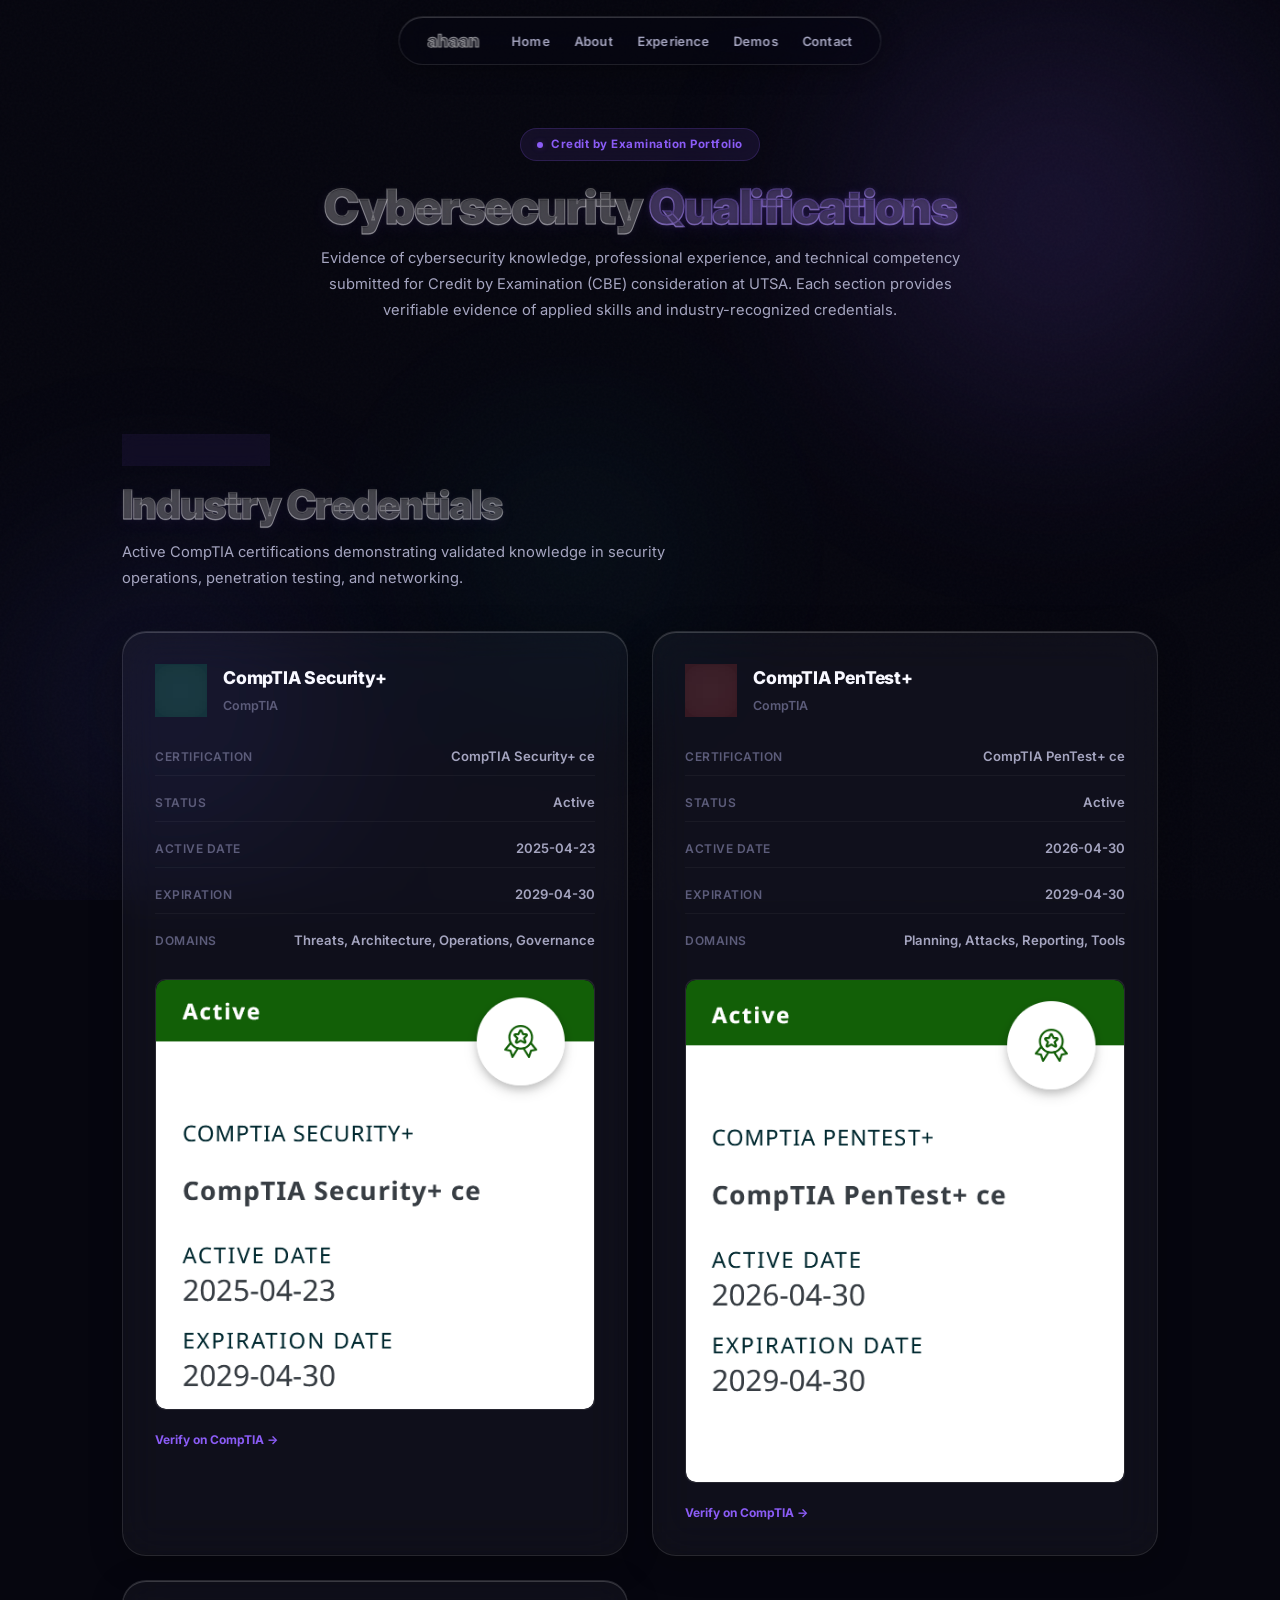
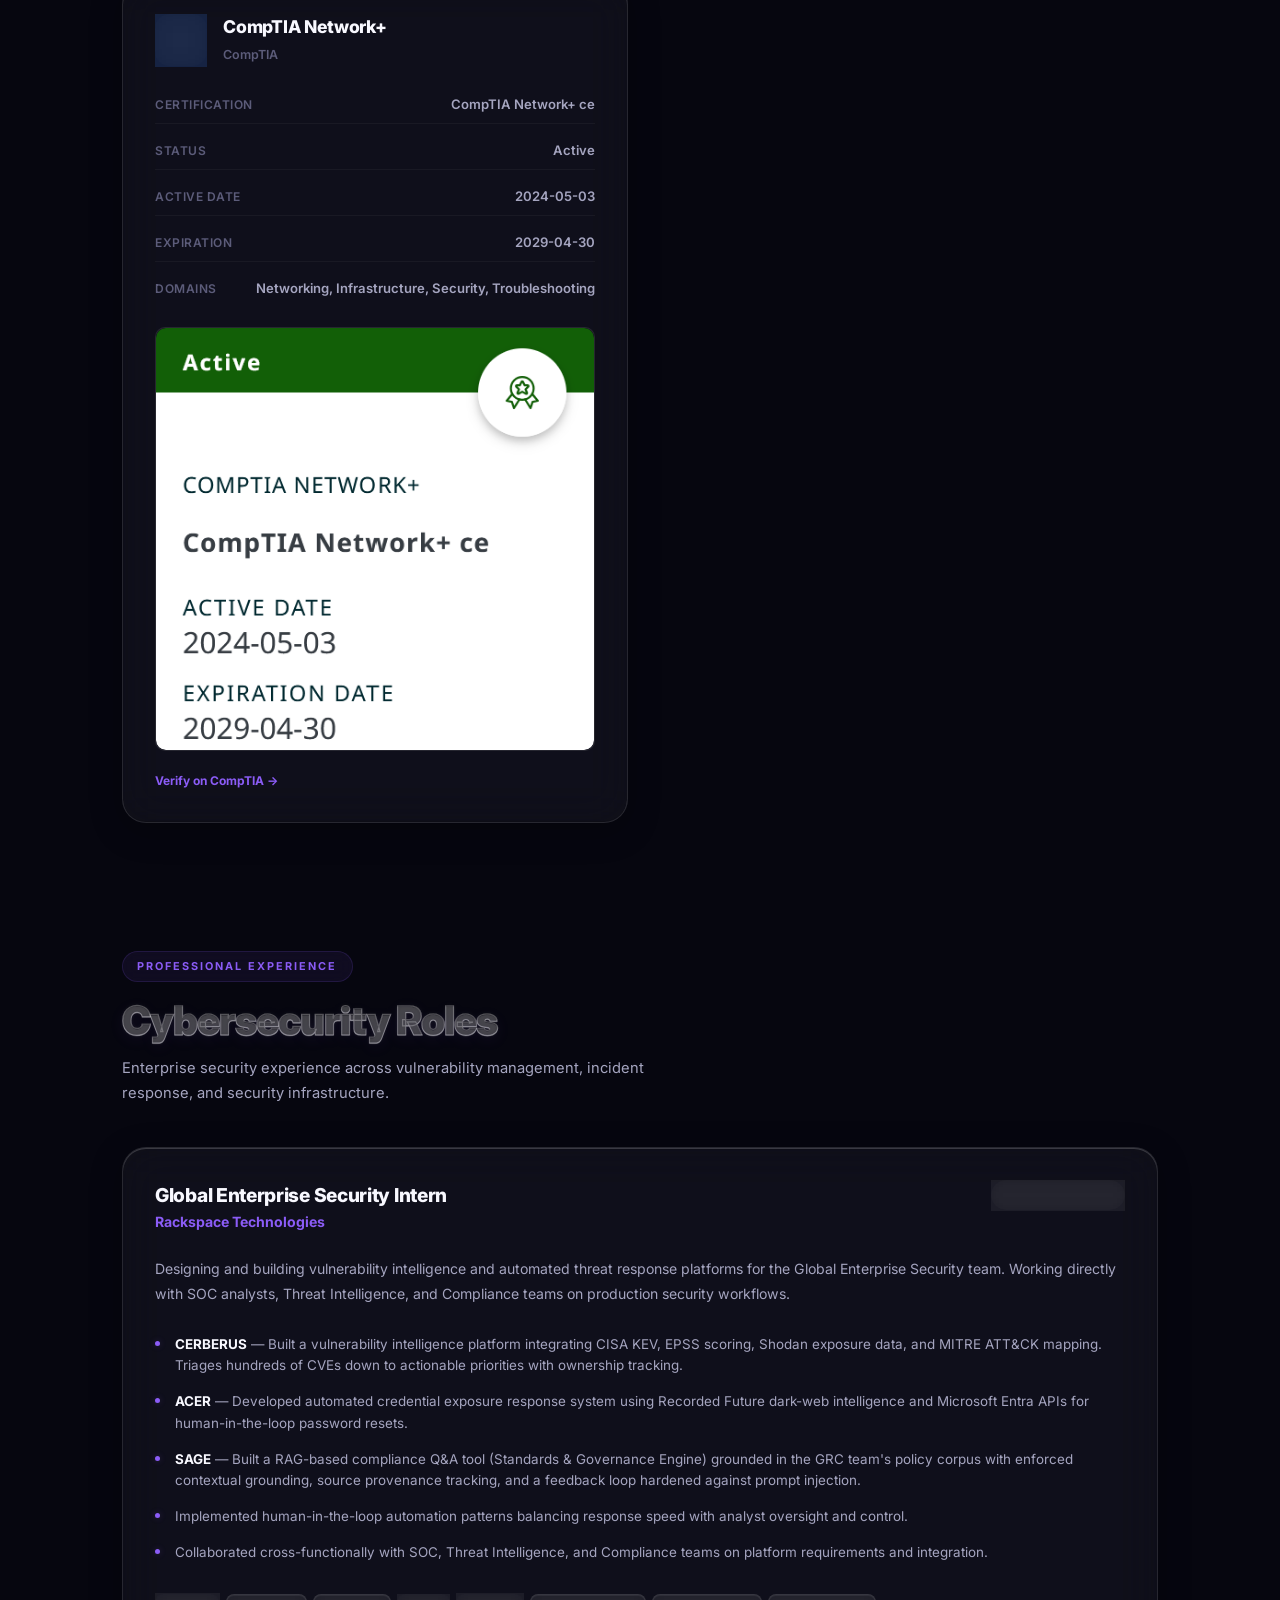
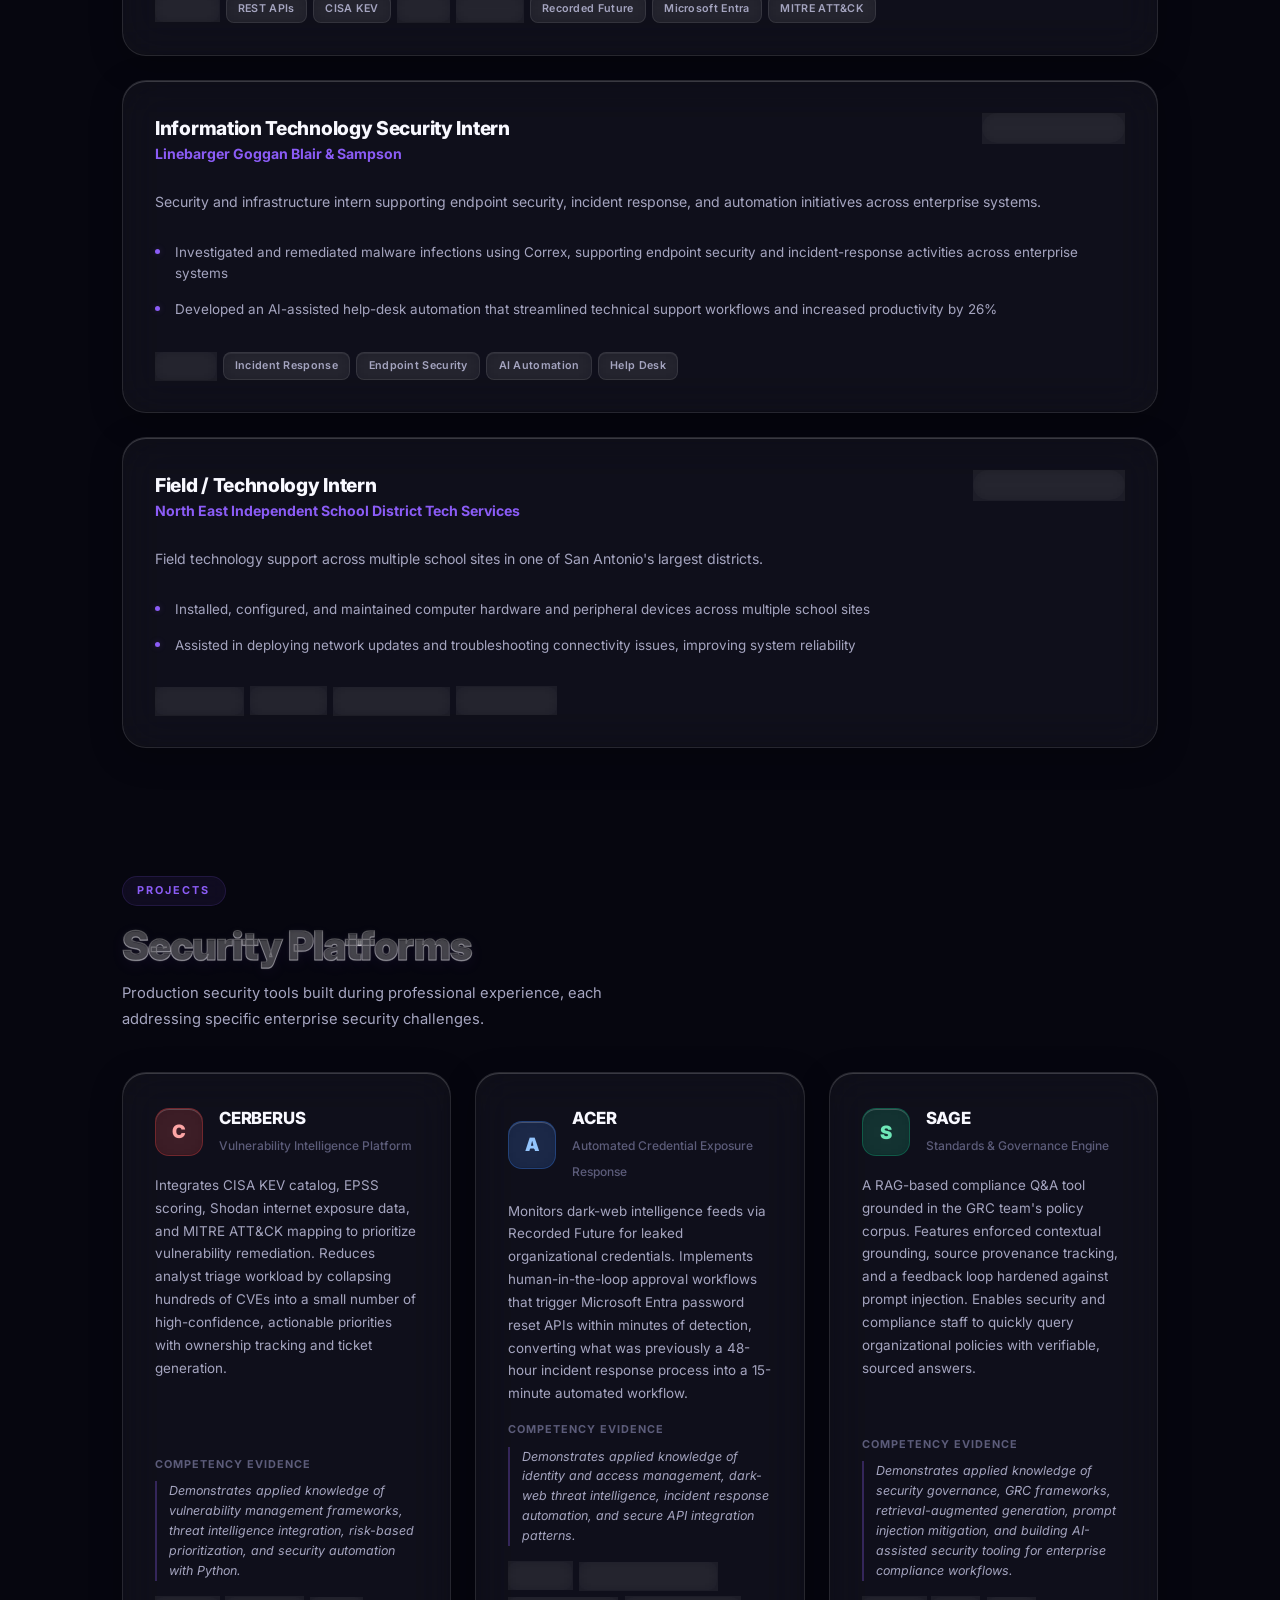
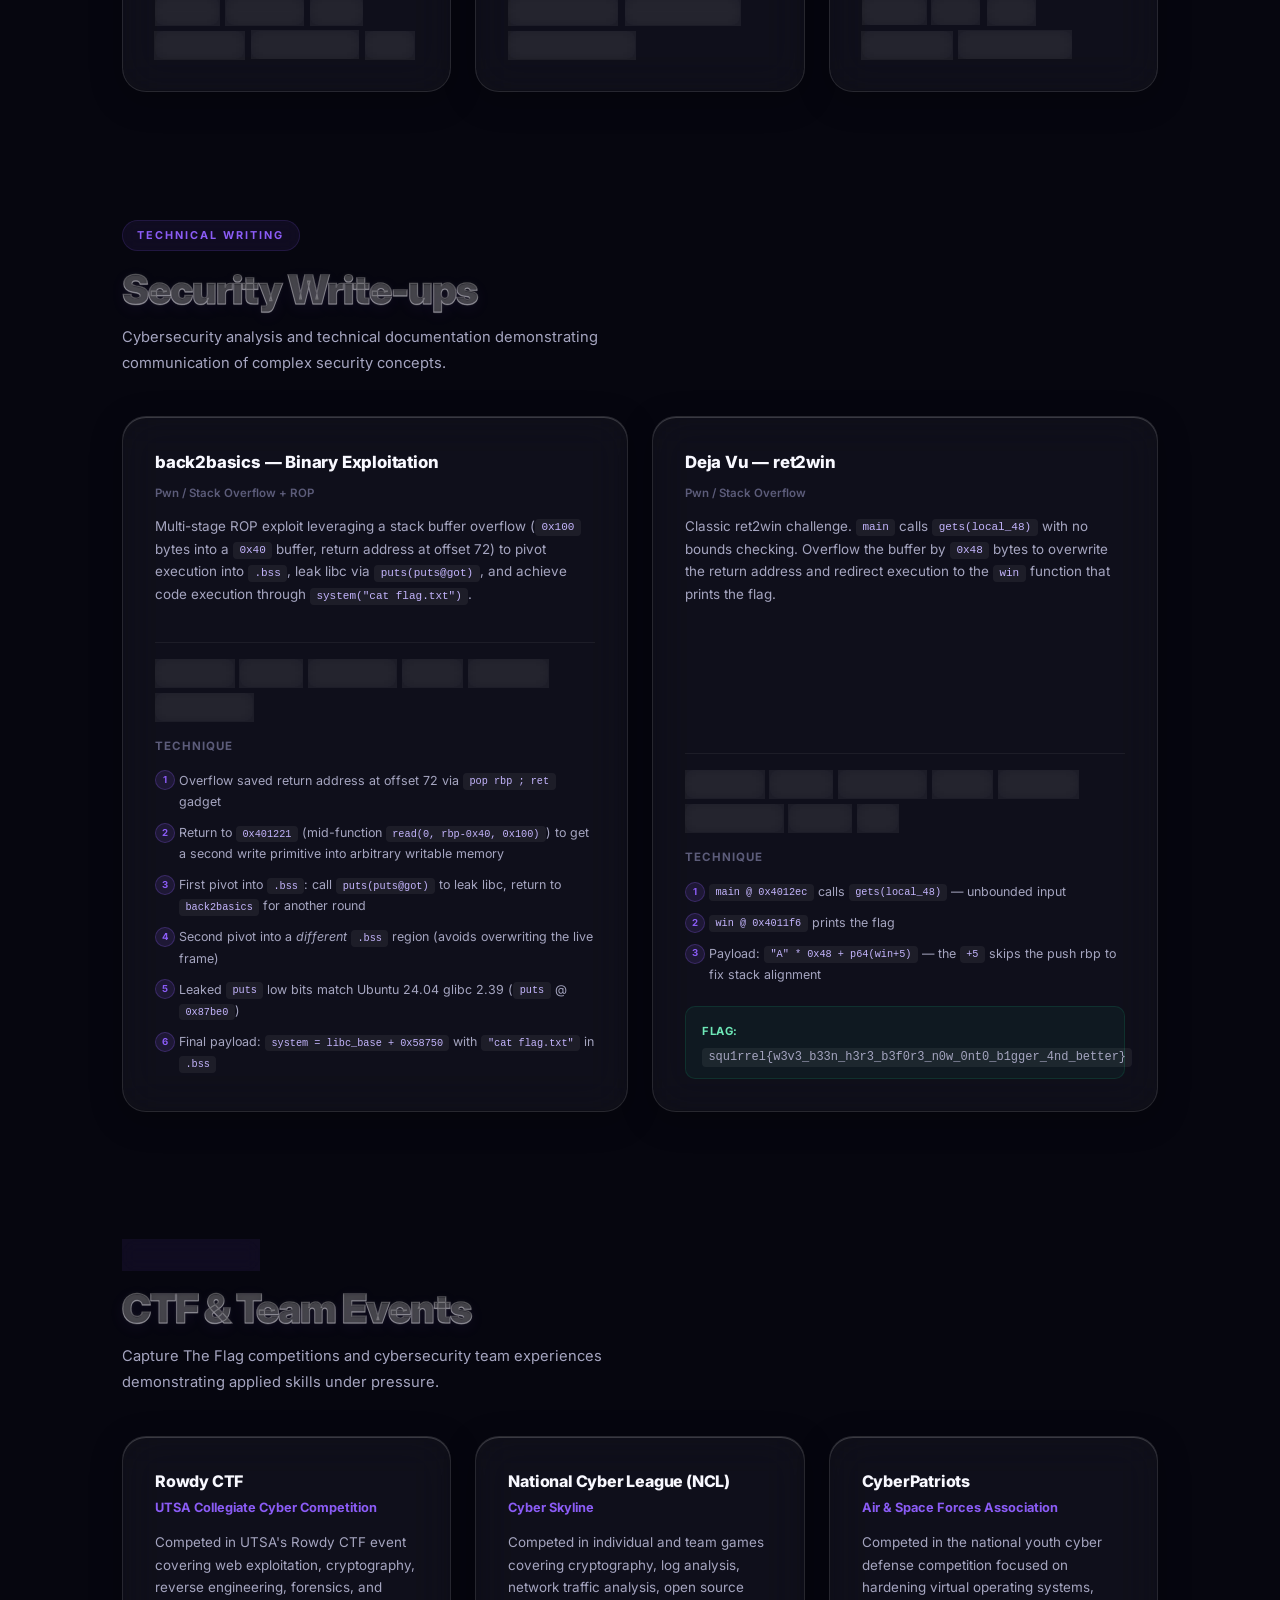
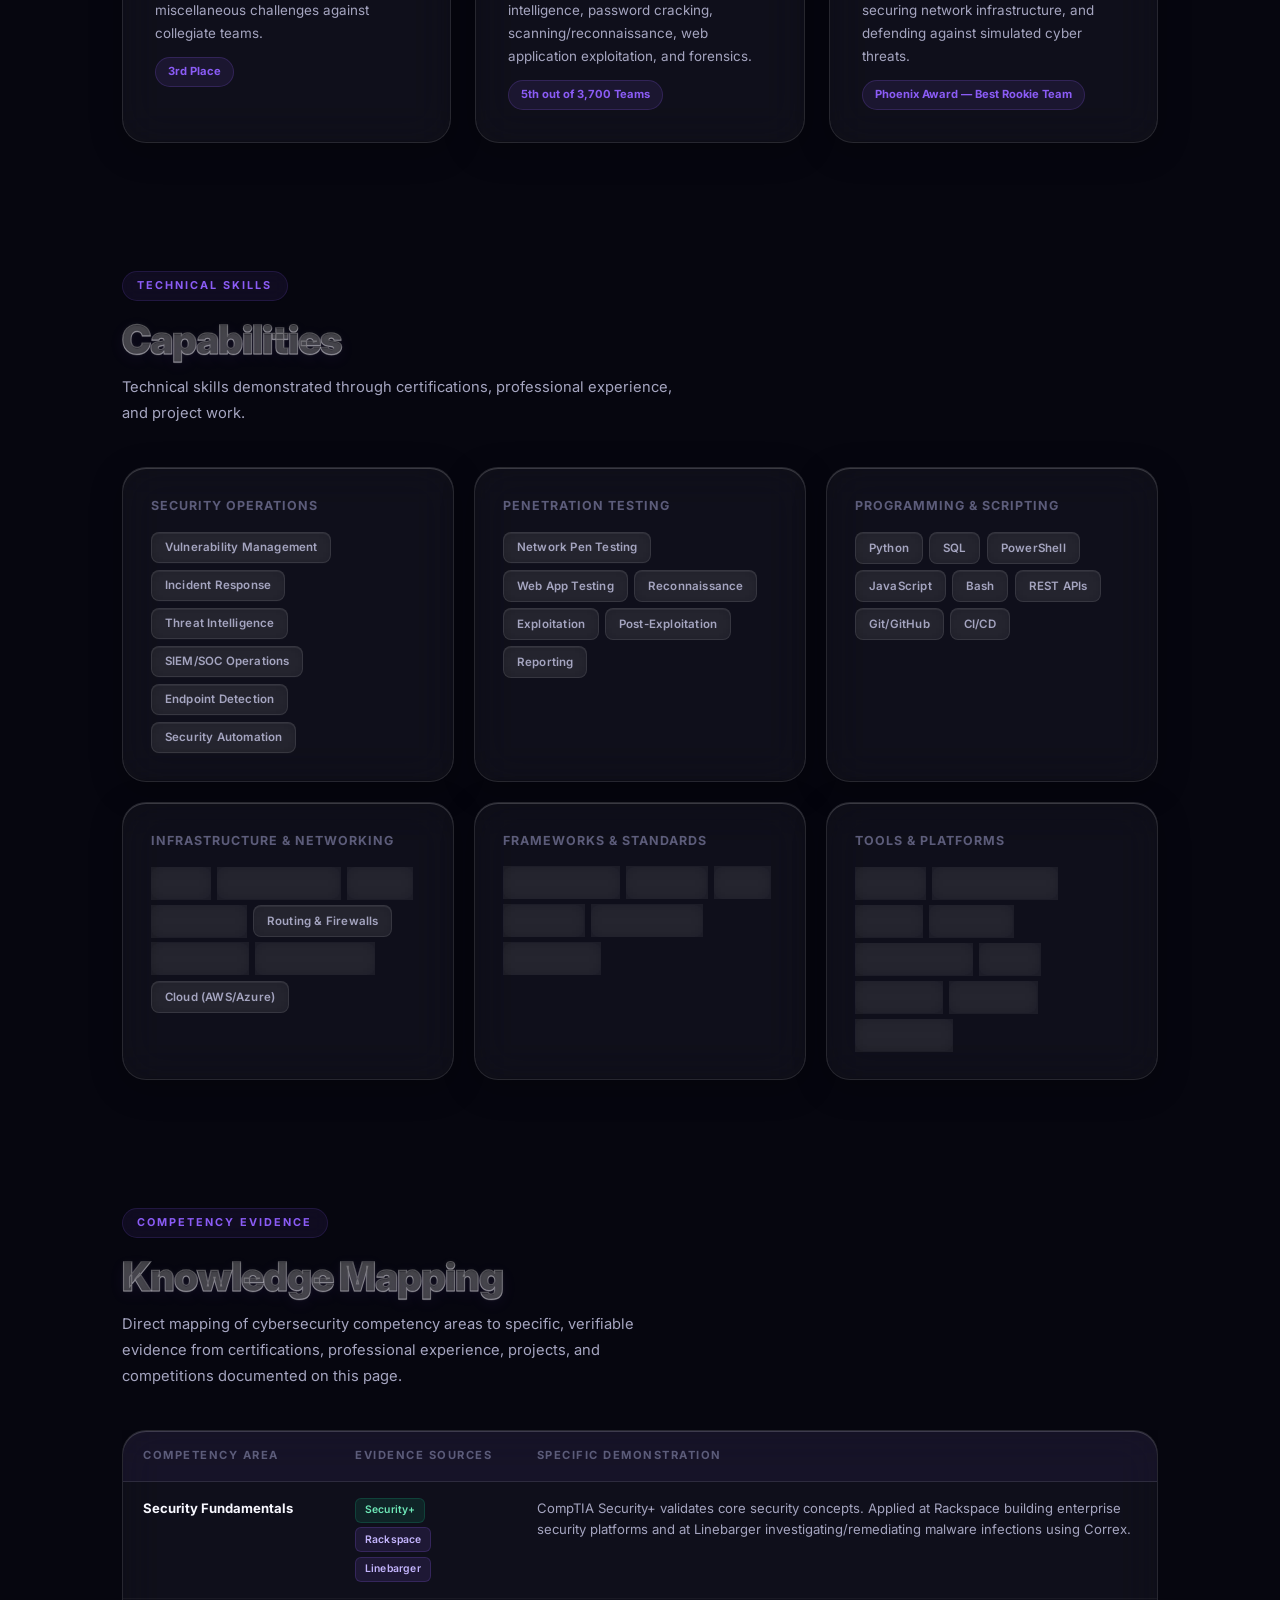
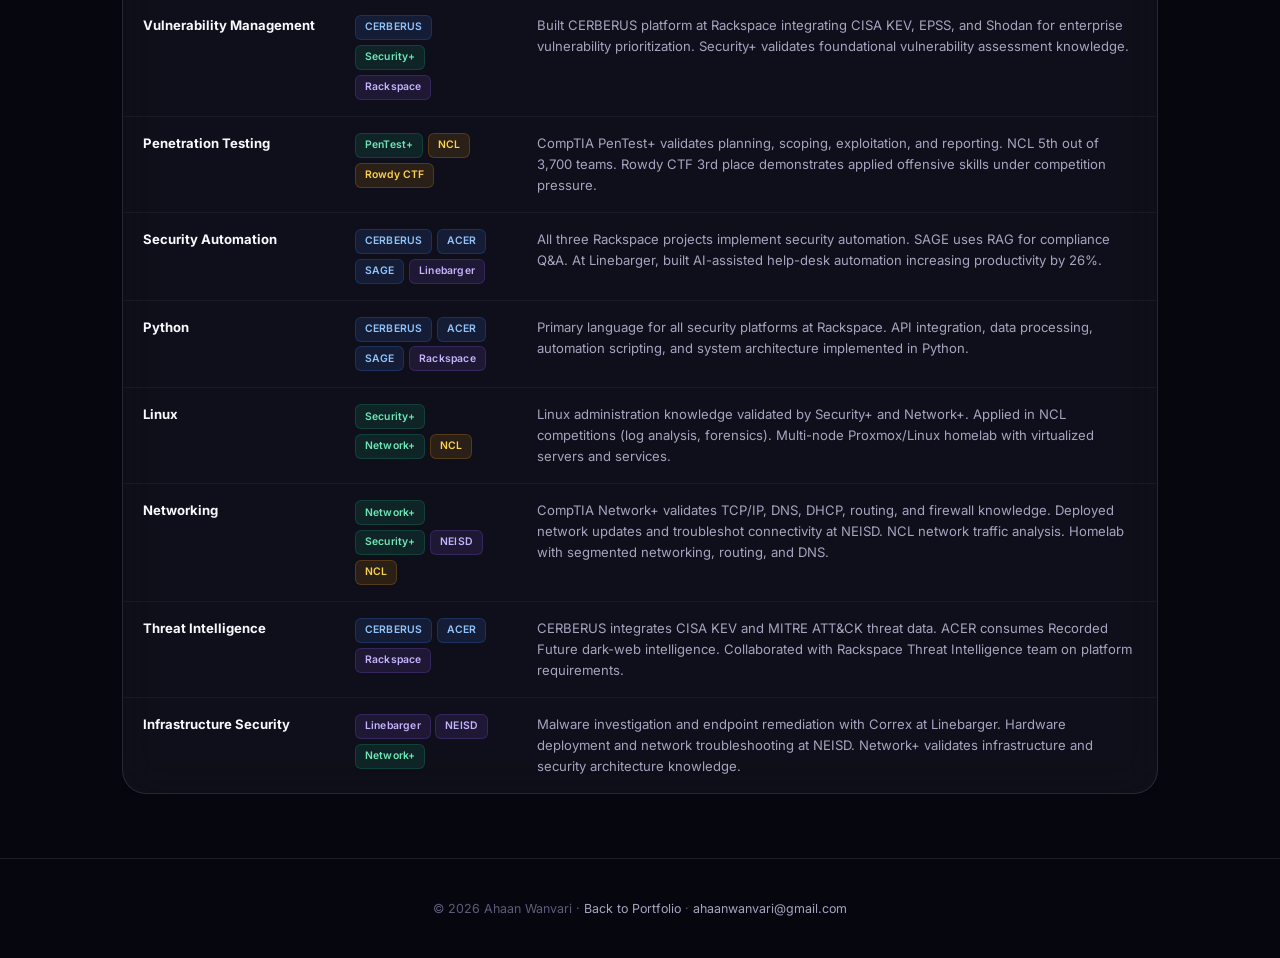
==== commit a69e4944: "Update NCL ranking to 5th/3700, add back2basics and Deja Vu CTF write-ups" ====
--- a/cbe-portfolio.html
+++ b/cbe-portfolio.html
@@ -677,6 +677,90 @@
       font-style: italic;
     }
 
+    .writeup-details {
+      margin-top: 1rem;
+      padding-top: 1rem;
+      border-top: 1px solid rgba(255, 255, 255, 0.06);
+    }
+
+    .writeup-meta {
+      display: flex;
+      flex-wrap: wrap;
+      gap: 0.35rem;
+      margin-bottom: 1rem;
+    }
+
+    .writeup-technique h4 {
+      font-size: 0.72rem;
+      font-weight: 700;
+      text-transform: uppercase;
+      letter-spacing: 1px;
+      color: var(--text-muted);
+      margin-bottom: 0.6rem;
+    }
+
+    .writeup-technique ol {
+      list-style: none;
+      counter-reset: step;
+      padding: 0;
+    }
+
+    .writeup-technique ol li {
+      counter-increment: step;
+      color: var(--text-secondary);
+      font-size: 0.78rem;
+      line-height: 1.7;
+      padding: 0.3rem 0 0.3rem 1.5rem;
+      position: relative;
+    }
+
+    .writeup-technique ol li::before {
+      content: counter(step);
+      position: absolute;
+      left: 0;
+      top: 0.35rem;
+      width: 18px; height: 18px;
+      border-radius: 50%;
+      background: rgba(139, 92, 246, 0.12);
+      border: 1px solid rgba(139, 92, 246, 0.25);
+      color: var(--accent);
+      font-size: 0.6rem;
+      font-weight: 700;
+      display: flex;
+      align-items: center;
+      justify-content: center;
+    }
+
+    .writeup-flag {
+      margin-top: 1rem;
+      padding: 0.6rem 1rem;
+      background: rgba(16, 185, 129, 0.06);
+      border: 1px solid rgba(16, 185, 129, 0.15);
+      border-radius: var(--radius-xs);
+    }
+
+    .writeup-flag .flag-label {
+      color: #6ee7b7;
+      font-size: 0.7rem;
+      font-weight: 700;
+      text-transform: uppercase;
+      letter-spacing: 0.5px;
+    }
+
+    .writeup-flag code {
+      color: var(--text-secondary);
+      font-size: 0.75rem;
+    }
+
+    code {
+      background: rgba(255, 255, 255, 0.06);
+      padding: 0.15rem 0.4rem;
+      border-radius: 4px;
+      font-family: 'SF Mono', 'Fira Code', monospace;
+      font-size: 0.82em;
+      color: #c4b5fd;
+    }
+
     /* ===== COMPETITIONS ===== */
     .competitions-grid {
       display: grid;
@@ -1251,18 +1335,62 @@
       <div class="section-desc">Cybersecurity analysis and technical documentation demonstrating communication of complex security concepts.</div>
 
       <div class="writing-grid">
+        <!-- back2basics -->
         <div class="glass-panel writing-card">
-          <h3>Sample Write-up 1</h3>
-          <div class="writing-date">Date TBD</div>
-          <p>Technical write-up demonstrating security analysis, methodology documentation, and clear communication of findings and recommendations.</p>
-          <span class="writing-placeholder">Full write-up will be linked here once provided</span>
-        </div>
-
+          <h3>back2basics — Binary Exploitation</h3>
+          <div class="writing-date">Pwn / Stack Overflow + ROP</div>
+          <p>Multi-stage ROP exploit leveraging a stack buffer overflow (<code>0x100</code> bytes into a <code>0x40</code> buffer, return address at offset 72) to pivot execution into <code>.bss</code>, leak libc via <code>puts(puts@got)</code>, and achieve code execution through <code>system("cat flag.txt")</code>.</p>
+          <div class="writeup-details">
+            <div class="writeup-meta">
+              <span class="tag">Kali Linux</span>
+              <span class="tag">amd64</span>
+              <span class="tag">NX enabled</span>
+              <span class="tag">No PIE</span>
+              <span class="tag">No canary</span>
+              <span class="tag">Partial RELRO</span>
+            </div>
+            <div class="writeup-technique">
+              <h4>Technique</h4>
+              <ol>
+                <li>Overflow saved return address at offset 72 via <code>pop rbp ; ret</code> gadget</li>
+                <li>Return to <code>0x401221</code> (mid-function <code>read(0, rbp-0x40, 0x100)</code>) to get a second write primitive into arbitrary writable memory</li>
+                <li>First pivot into <code>.bss</code>: call <code>puts(puts@got)</code> to leak libc, return to <code>back2basics</code> for another round</li>
+                <li>Second pivot into a <em>different</em> <code>.bss</code> region (avoids overwriting the live frame)</li>
+                <li>Leaked <code>puts</code> low bits match Ubuntu 24.04 glibc 2.39 (<code>puts</code> @ <code>0x87be0</code>)</li>
+                <li>Final payload: <code>system = libc_base + 0x58750</code> with <code>"cat flag.txt"</code> in <code>.bss</code></li>
+              </ol>
+            </div>
+          </div>
+        </div>
+
+        <!-- Deja Vu -->
         <div class="glass-panel writing-card">
-          <h3>Sample Write-up 2</h3>
-          <div class="writing-date">Date TBD</div>
-          <p>Security research or penetration testing report showcasing structured methodology, evidence documentation, and professional reporting standards.</p>
-          <span class="writing-placeholder">Full write-up will be linked here once provided</span>
+          <h3>Deja Vu — ret2win</h3>
+          <div class="writing-date">Pwn / Stack Overflow</div>
+          <p>Classic ret2win challenge. <code>main</code> calls <code>gets(local_48)</code> with no bounds checking. Overflow the buffer by <code>0x48</code> bytes to overwrite the return address and redirect execution to the <code>win</code> function that prints the flag.</p>
+          <div class="writeup-details">
+            <div class="writeup-meta">
+              <span class="tag">Kali Linux</span>
+              <span class="tag">amd64</span>
+              <span class="tag">NX enabled</span>
+              <span class="tag">No PIE</span>
+              <span class="tag">No canary</span>
+              <span class="tag">Partial RELRO</span>
+              <span class="tag">SHSTK</span>
+              <span class="tag">IBT</span>
+            </div>
+            <div class="writeup-technique">
+              <h4>Technique</h4>
+              <ol>
+                <li><code>main @ 0x4012ec</code> calls <code>gets(local_48)</code> — unbounded input</li>
+                <li><code>win @ 0x4011f6</code> prints the flag</li>
+                <li>Payload: <code>"A" * 0x48 + p64(win+5)</code> — the <code>+5</code> skips the push rbp to fix stack alignment</li>
+              </ol>
+            </div>
+            <div class="writeup-flag">
+              <span class="flag-label">Flag:</span> <code>squ1rrel{w3v3_b33n_h3r3_b3f0r3_n0w_0nt0_b1gger_4nd_better}</code>
+            </div>
+          </div>
         </div>
       </div>
     </section>
@@ -1285,7 +1413,7 @@
           <h3>National Cyber League (NCL)</h3>
           <div class="comp-org">Cyber Skyline</div>
           <p class="comp-detail">Competed in individual and team games covering cryptography, log analysis, network traffic analysis, open source intelligence, password cracking, scanning/reconnaissance, web application exploitation, and forensics.</p>
-          <span class="comp-achievement">3rd out of 3,600 Teams</span>
+          <span class="comp-achievement">5th out of 3,700 Teams</span>
         </div>
 
         <div class="glass-panel competition-card">
@@ -1432,7 +1560,7 @@
                   <span class="evidence-badge competition">Rowdy CTF</span>
                 </div>
               </td>
-              <td>CompTIA PenTest+ validates planning, scoping, exploitation, and reporting. NCL 3rd out of 3,600 teams. Rowdy CTF 3rd place demonstrates applied offensive skills under competition pressure.</td>
+              <td>CompTIA PenTest+ validates planning, scoping, exploitation, and reporting. NCL 5th out of 3,700 teams. Rowdy CTF 3rd place demonstrates applied offensive skills under competition pressure.</td>
             </tr>
             <tr>
               <td class="area-name">Security Automation</td>
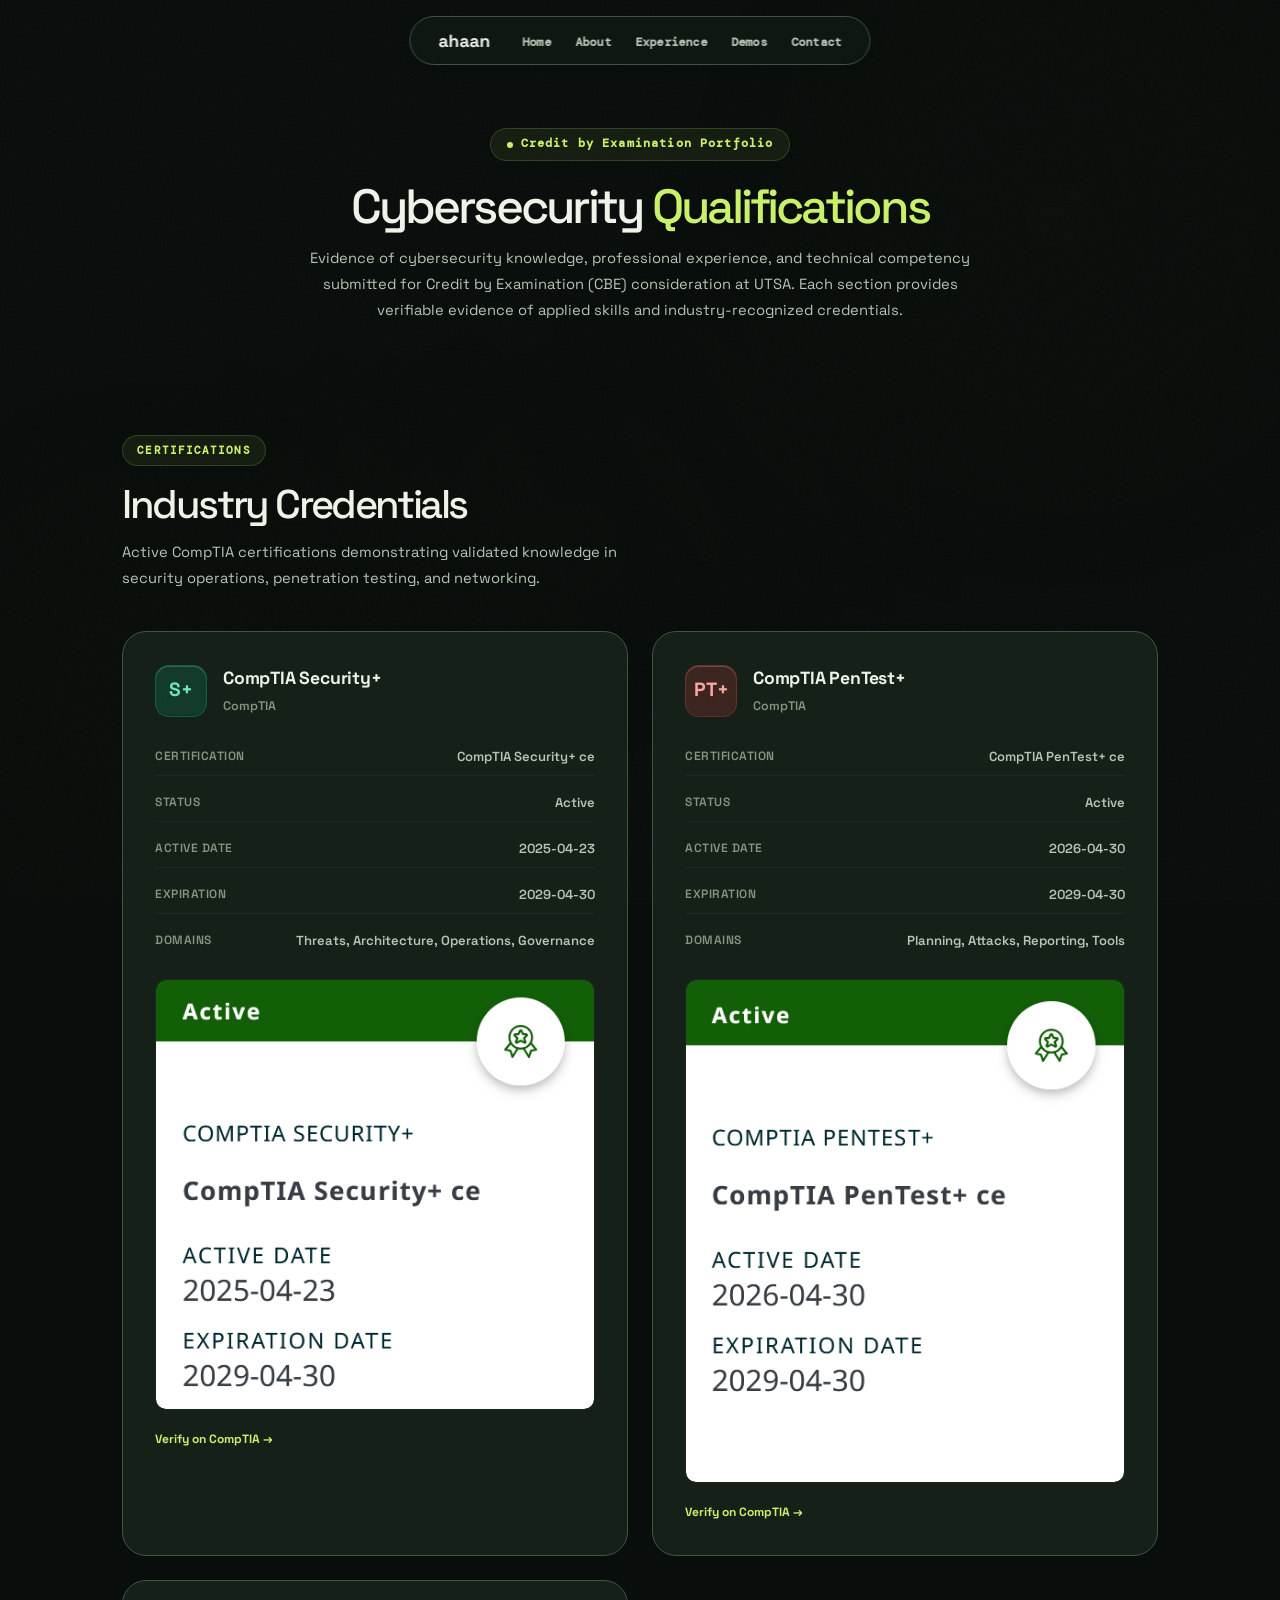
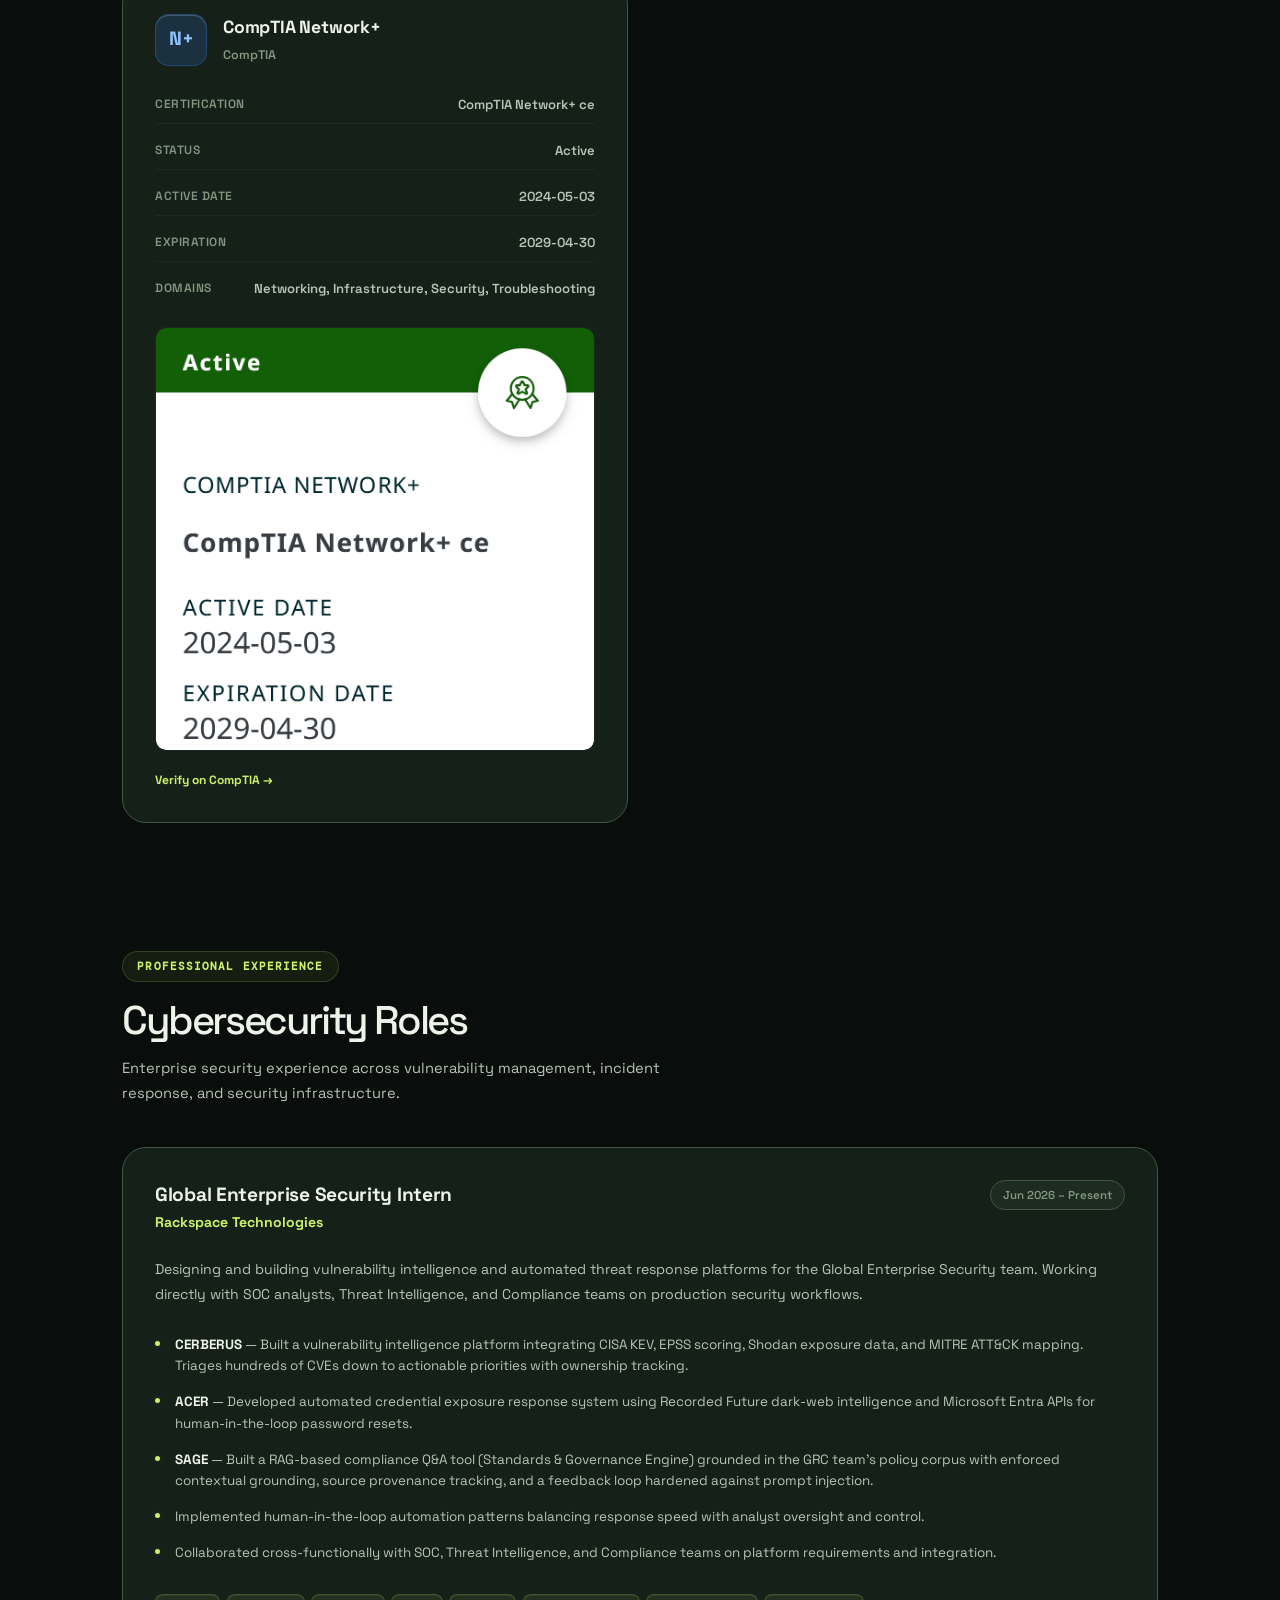
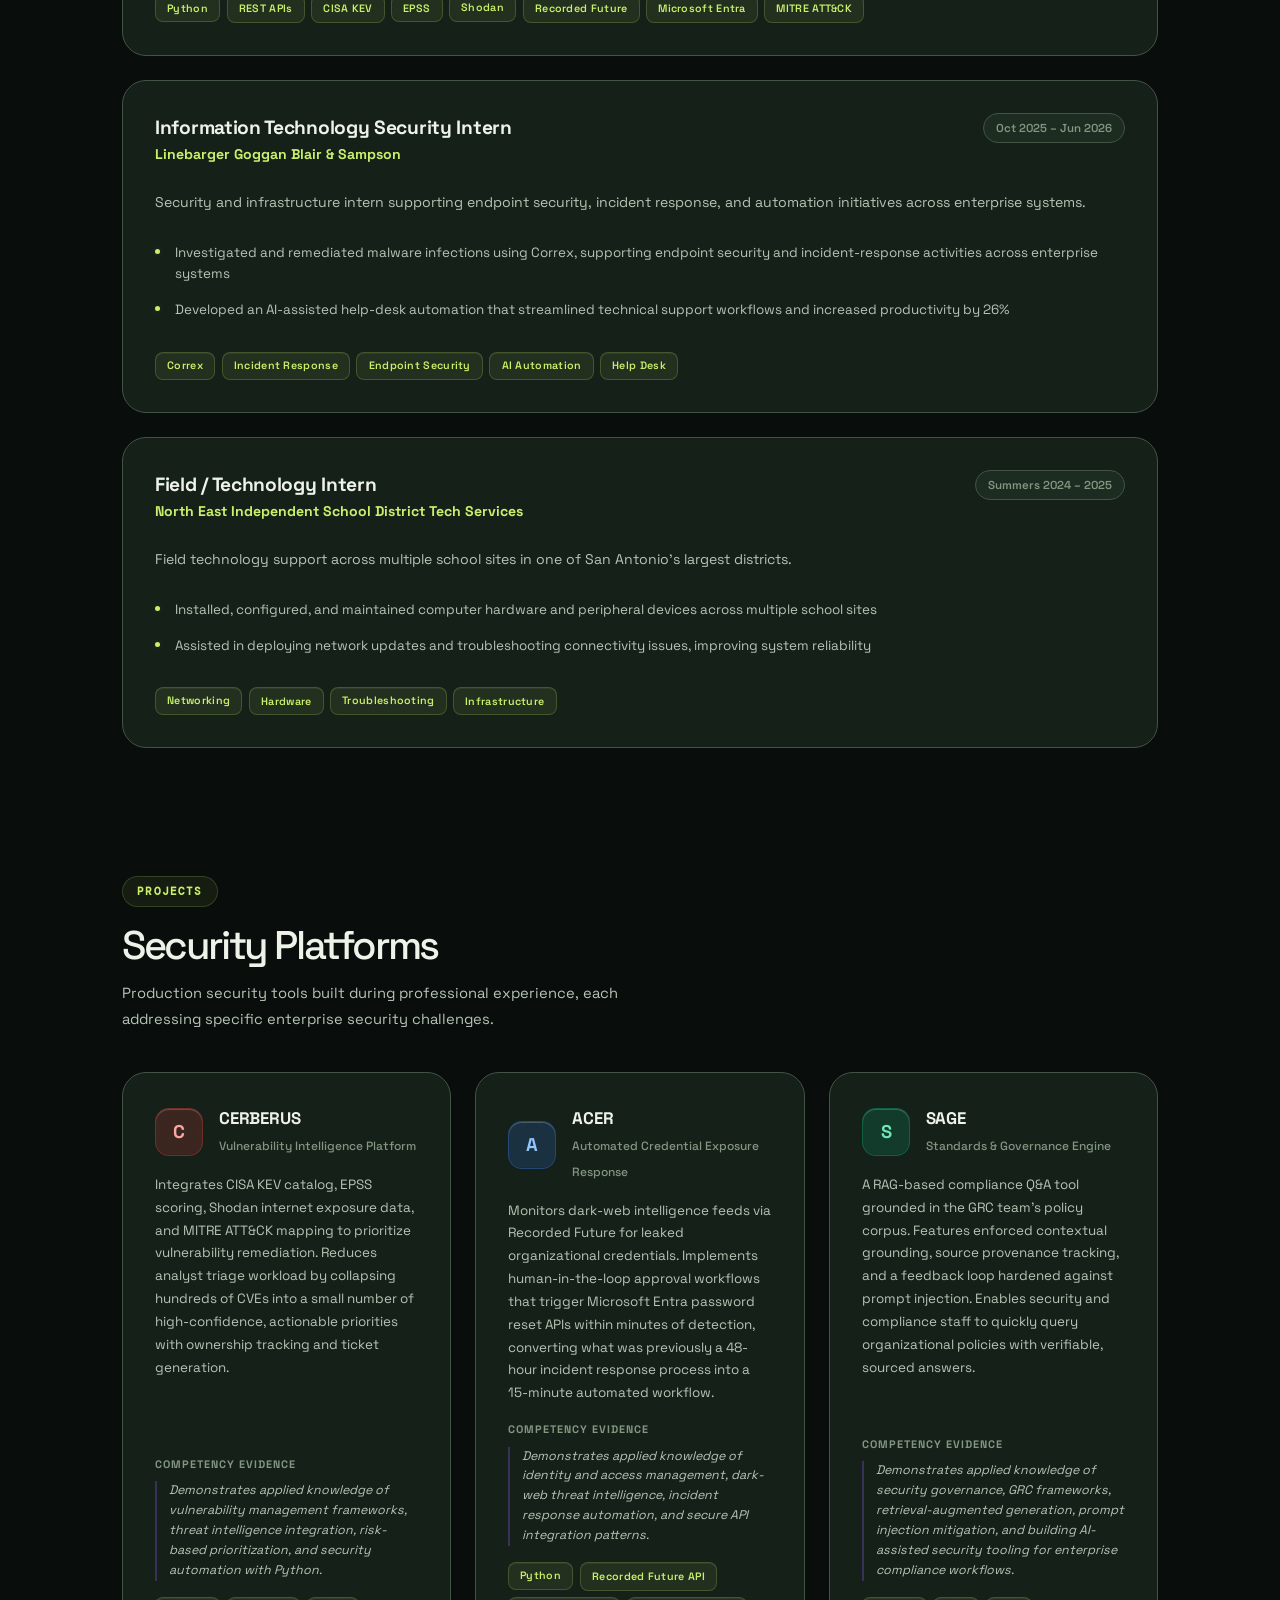
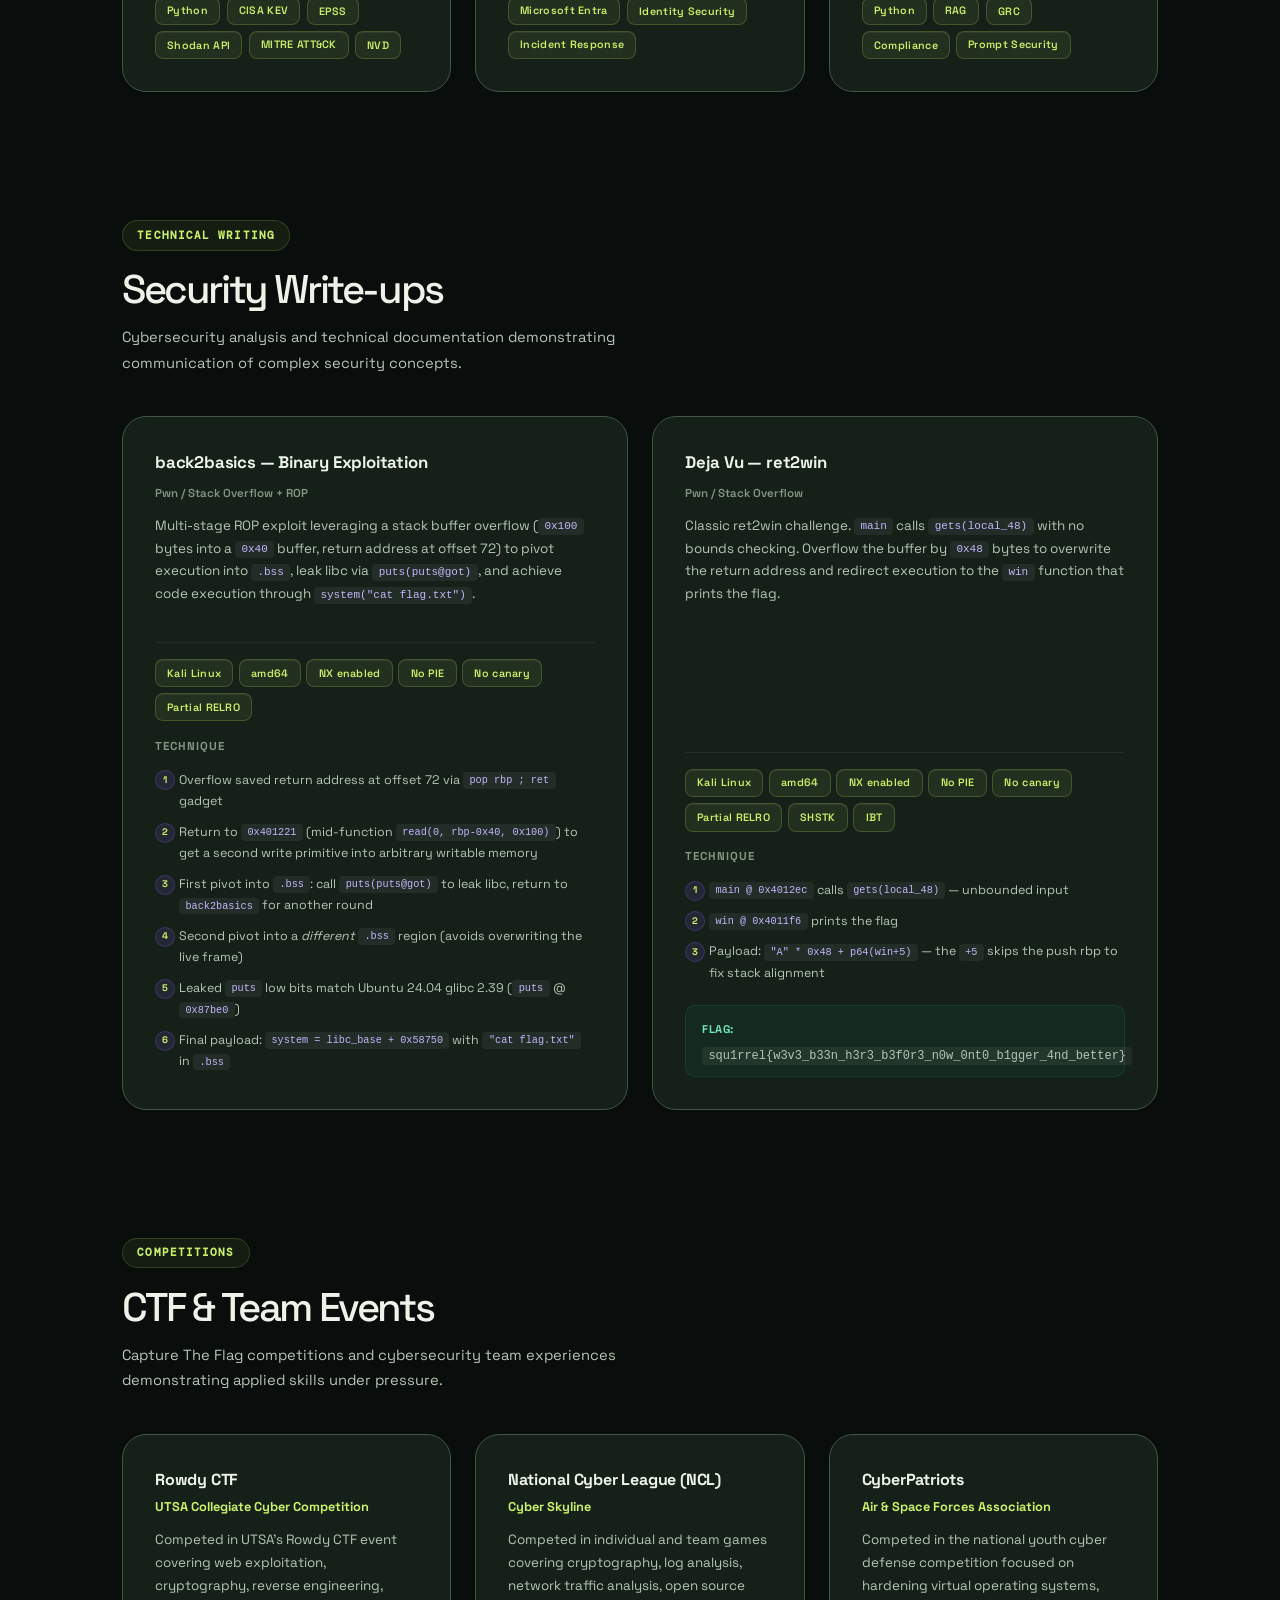
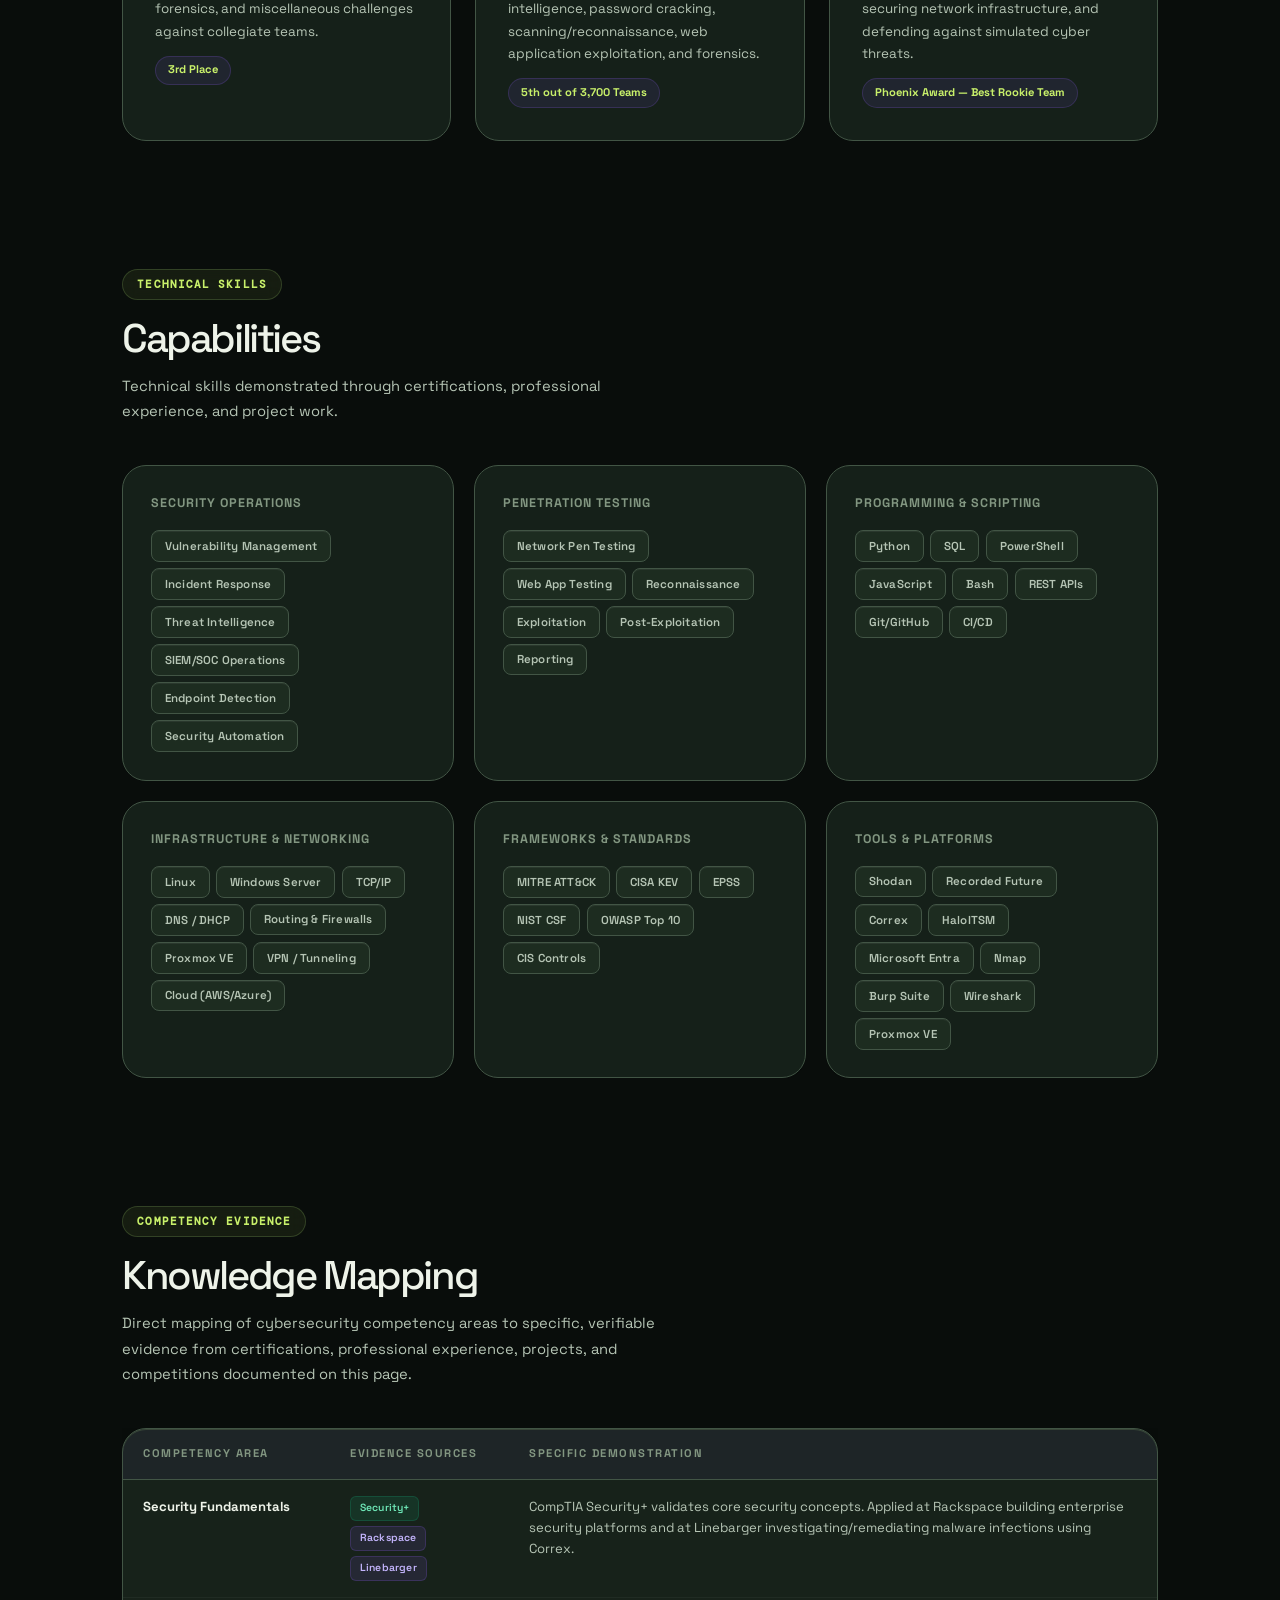
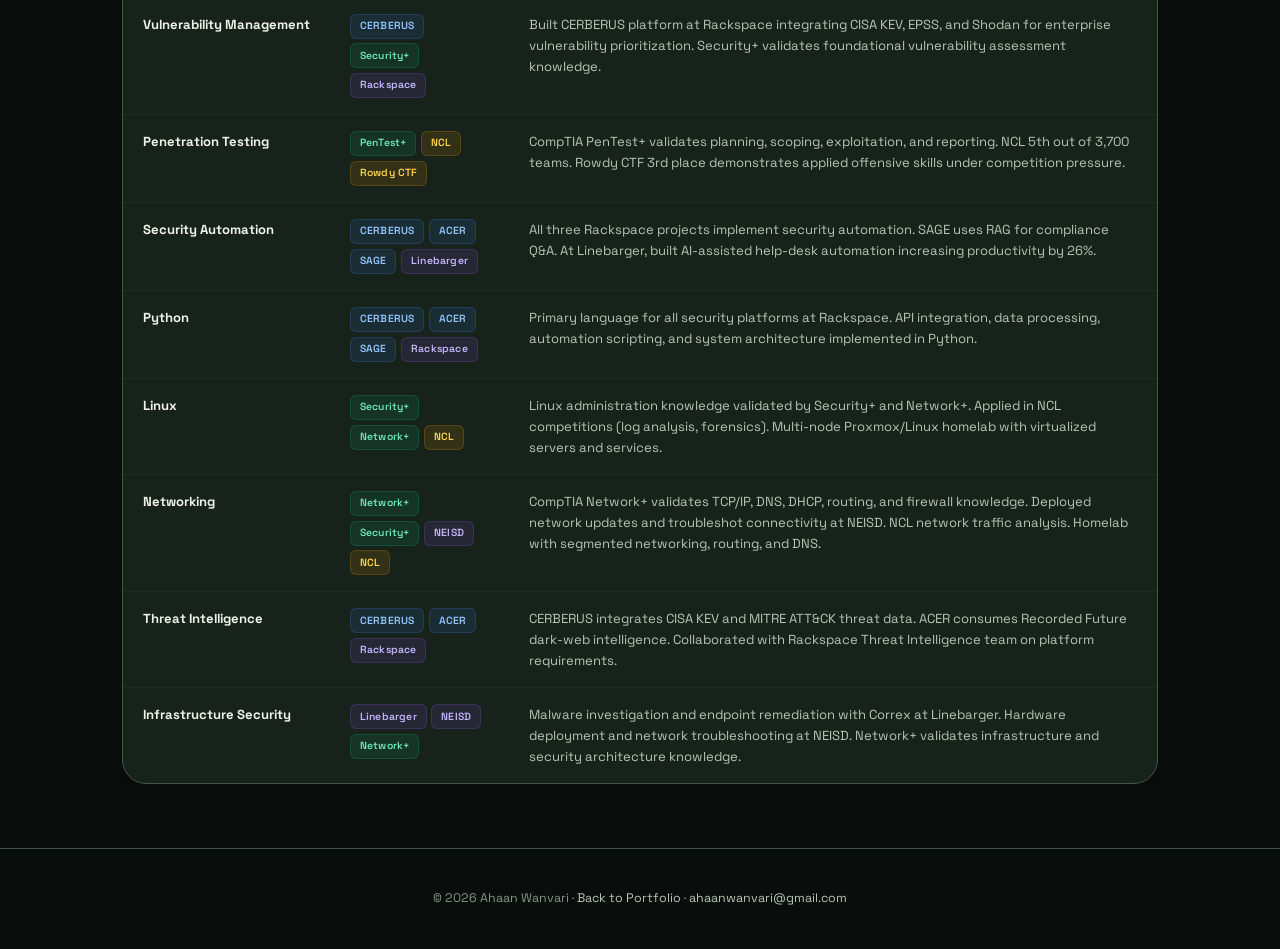
==== commit c1cc82bb: "Redesign portfolio with 3D security visuals" ====
--- a/cbe-portfolio.html
+++ b/cbe-portfolio.html
@@ -1,13 +1,13 @@
 <!DOCTYPE html>
 <html lang="en">
-<head>
+<head><link rel="icon" href="assets/favicon.svg" type="image/svg+xml">
   <meta charset="UTF-8" />
   <meta name="viewport" content="width=device-width, initial-scale=1.0" />
   <title>Cybersecurity Qualifications — Ahaan Wanvari</title>
 
   <link rel="preconnect" href="https://fonts.googleapis.com" />
   <link rel="preconnect" href="https://fonts.gstatic.com" crossorigin />
-  <link href="https://fonts.googleapis.com/css2?family=Inter:wght@300;400;500;600;700;800;900&display=swap" rel="stylesheet" />
+  <link href="https://fonts.googleapis.com/css2?family=DM+Mono:wght@400;500&family=Space+Grotesk:wght@400;500;600;700&display=swap" rel="stylesheet" />
 
   <style>
     :root {
@@ -1015,6 +1015,7 @@
       .nav-links a { font-size: 0.72rem; }
     }
   </style>
+  <link rel="stylesheet" href="assets/css/credentials.css">
 </head>
 
 <body>
@@ -1029,13 +1030,13 @@
   <!-- Navigation pill -->
   <nav class="navbar">
     <div class="navbar-content">
-      <a href="/" class="logo">ahaan</a>
+      <a href="index.html" class="logo">ahaan</a>
       <ul class="nav-links">
-        <li><a href="/">Home</a></li>
-        <li><a href="/#about">About</a></li>
-        <li><a href="/#experience">Experience</a></li>
-        <li><a href="/projects.html">Demos</a></li>
-        <li><a href="/#contact">Contact</a></li>
+        <li><a href="index.html">Home</a></li>
+        <li><a href="index.html#about">About</a></li>
+        <li><a href="index.html#experience">Experience</a></li>
+        <li><a href="projects.html">Demos</a></li>
+        <li><a href="index.html#contact">Contact</a></li>
       </ul>
     </div>
   </nav>
@@ -1638,7 +1639,7 @@
   </main>
 
   <footer>
-    <p>&copy; 2026 Ahaan Wanvari &middot; <a href="/">Back to Portfolio</a> &middot; <a href="mailto:ahaanwanvari@gmail.com">ahaanwanvari@gmail.com</a></p>
+    <p>&copy; 2026 Ahaan Wanvari &middot; <a href="index.html">Back to Portfolio</a> &middot; <a href="mailto:ahaanwanvari@gmail.com">ahaanwanvari@gmail.com</a></p>
   </footer>
 
   <script>
--- a/assets/css/credentials.css
+++ b/assets/css/credentials.css
@@ -0,0 +1 @@
+:root{--bg:#090d0b;--glass:#17221a;--glass-md:#1d2c20;--glass-strong:#223025;--glass-border:#425545;--glass-border-hover:#a8d66e;--glass-shine:#a7d37433;--accent:#c8f06a;--accent-blue:#82d9df;--accent-cyan:#82d9df;--accent-glow:#c8f06a22;--text:#eef3e9;--text-secondary:#b6c5b5;--text-muted:#829681}body{font-family:'Space Grotesk',Arial,sans-serif;background:#090d0b}.mesh-bg{opacity:.23}.mesh-orb{filter:blur(140px)}.orb-1,.orb-2,.orb-3{background:radial-gradient(circle,#688f4466,transparent 65%)}.navbar{background:#101914ef;border-color:#425545;box-shadow:none}.logo{color:#eef3e9;-webkit-text-stroke:0;text-shadow:none;font-family:'Space Grotesk',Arial,sans-serif;font-weight:700}.logo:hover{color:#c8f06a;-webkit-text-stroke:0}.nav-links a{font-family:'DM Mono',monospace;font-size:.72rem}.nav-links a:hover{color:#c8f06a}.glass-text,.glass-text-accent{color:#eef3e9;-webkit-text-stroke:0;text-shadow:none}.glass-text-accent{color:#c8f06a}.page-header h1,.section-title{font-family:'Space Grotesk',Arial,sans-serif;font-weight:500;letter-spacing:-.06em}.page-badge,.section-label{color:#c8f06a;border-color:#739a544d;background:#c8f06a12;font-family:'DM Mono',monospace;letter-spacing:.1em}.glass-panel{background:#152019;border-color:#425545;box-shadow:none}.glass-panel:hover{background:#1b2b20;border-color:#a8d66e;box-shadow:0 15px 40px #0004}.tag{background:#c8f06a14;color:#c8f06a;border-color:#c8f06a33}.cert-image-placeholder{background:#0b140e}a:focus-visible{outline:2px solid #c8f06a;outline-offset:4px}
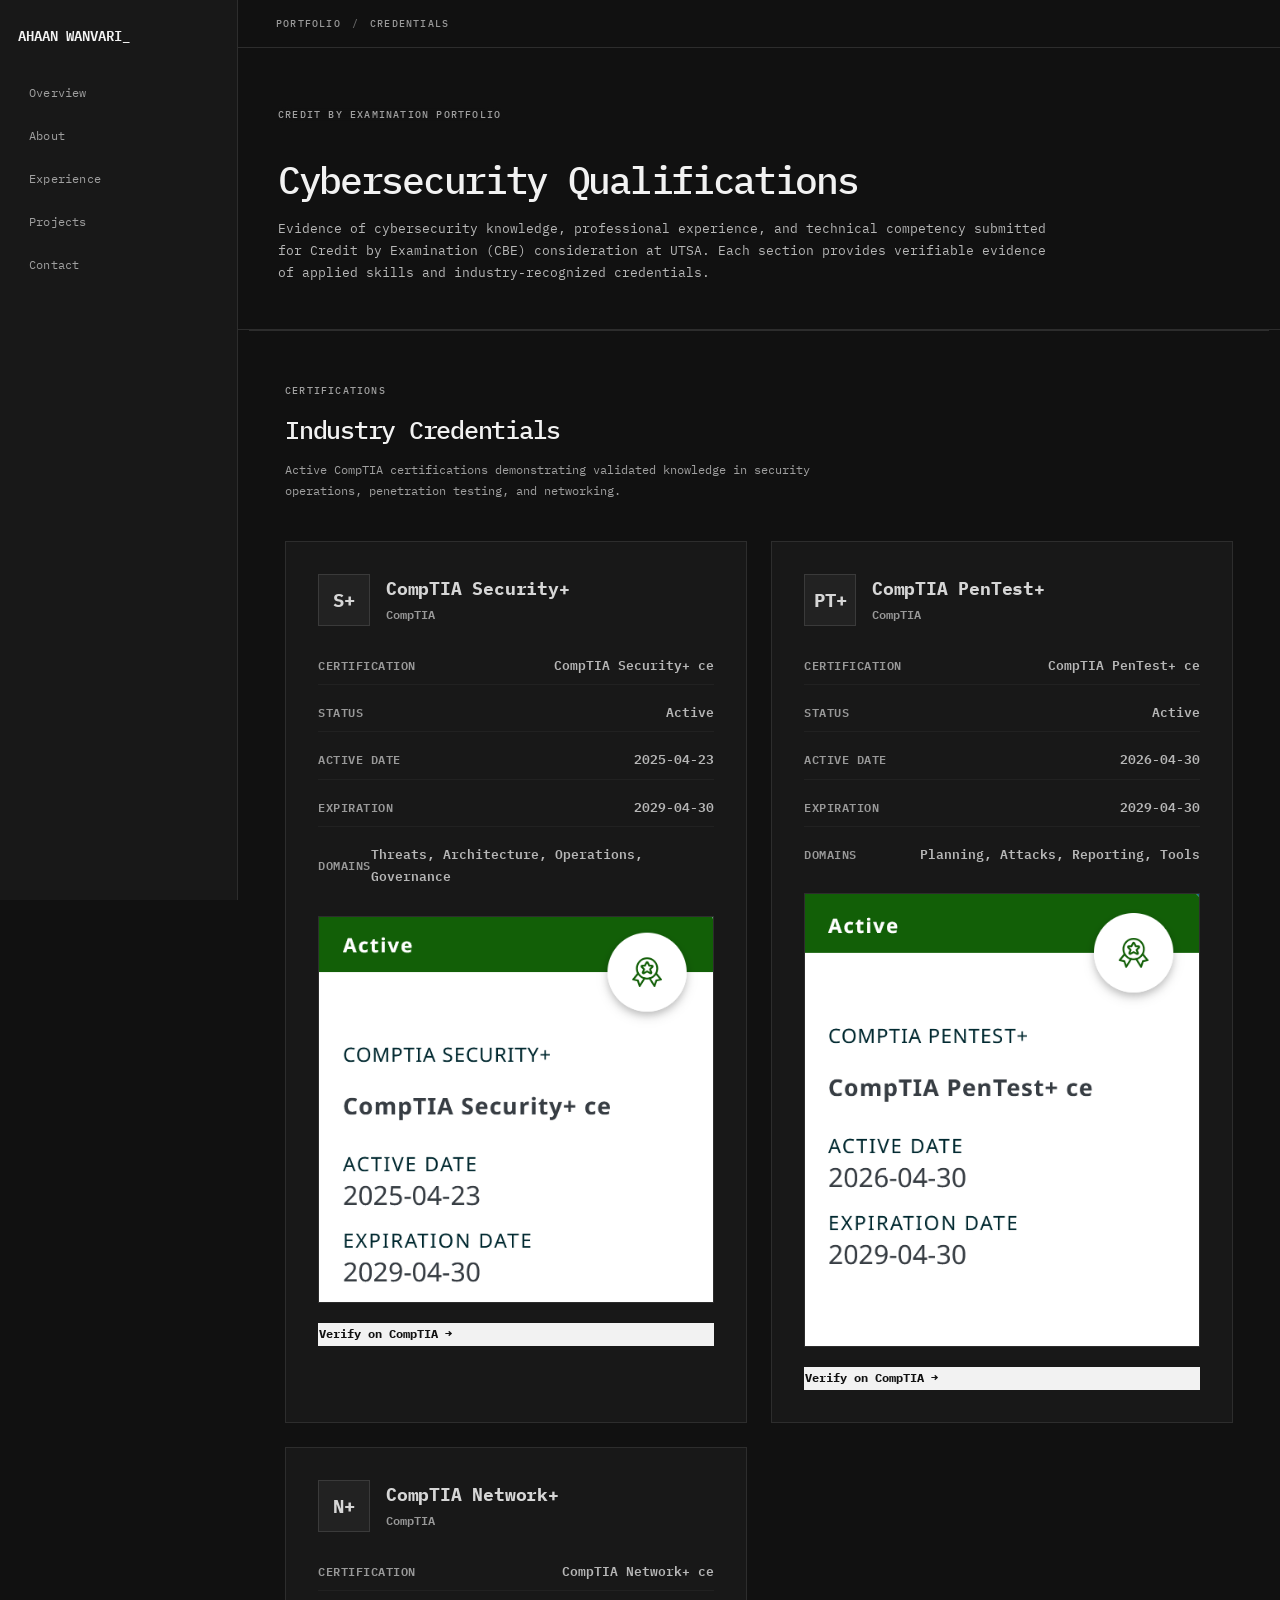
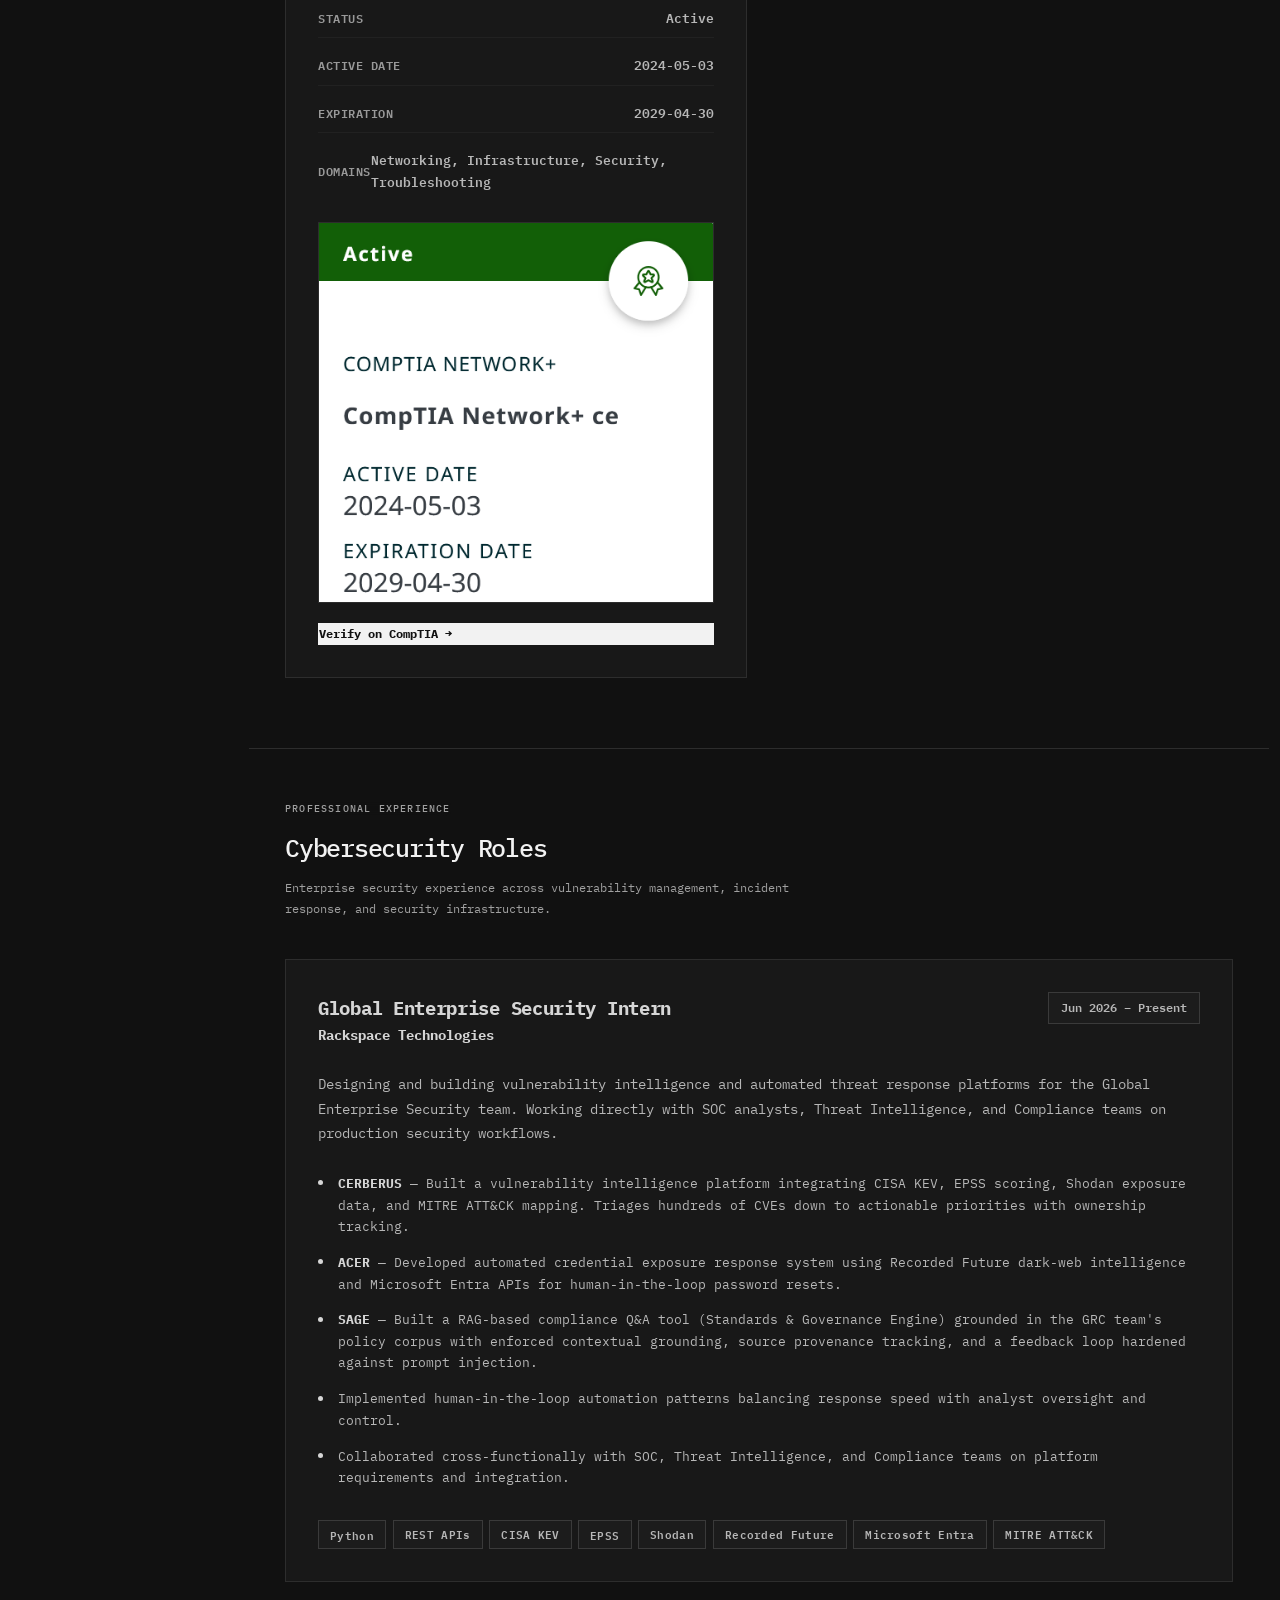
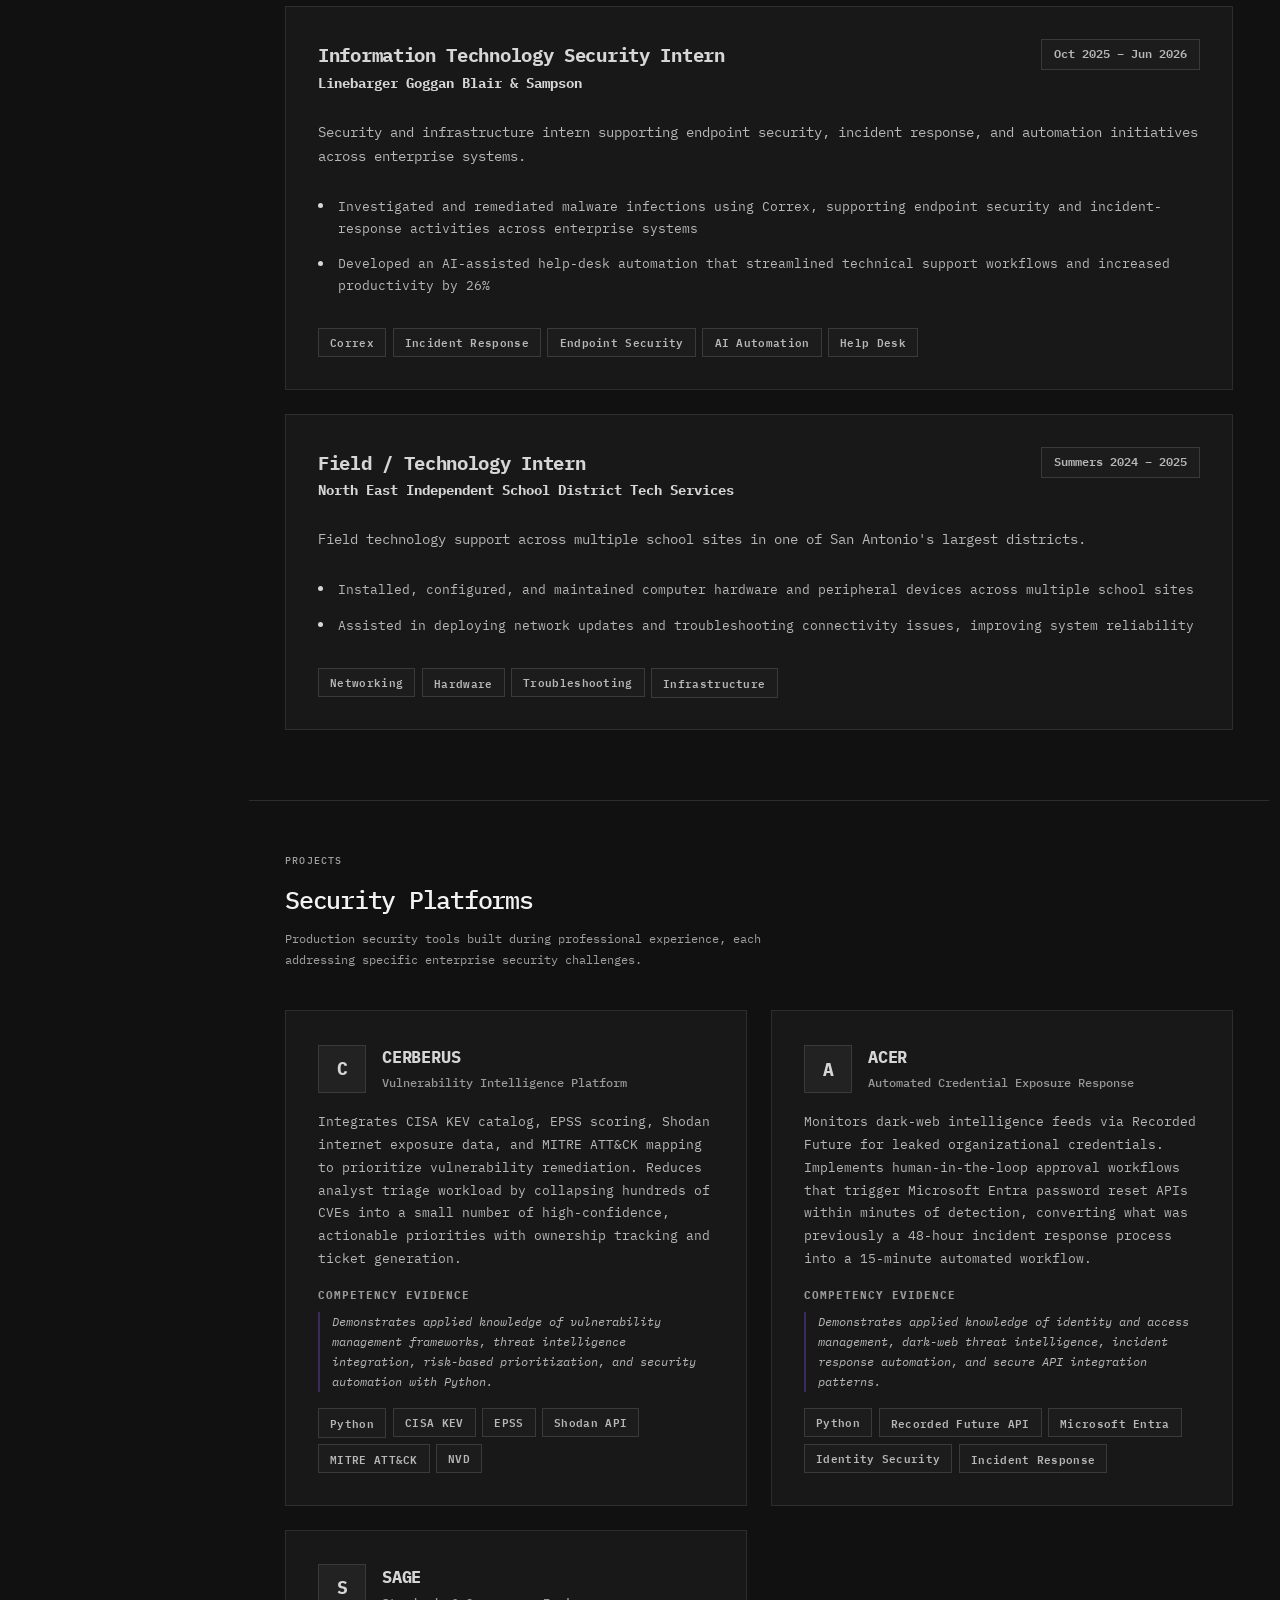
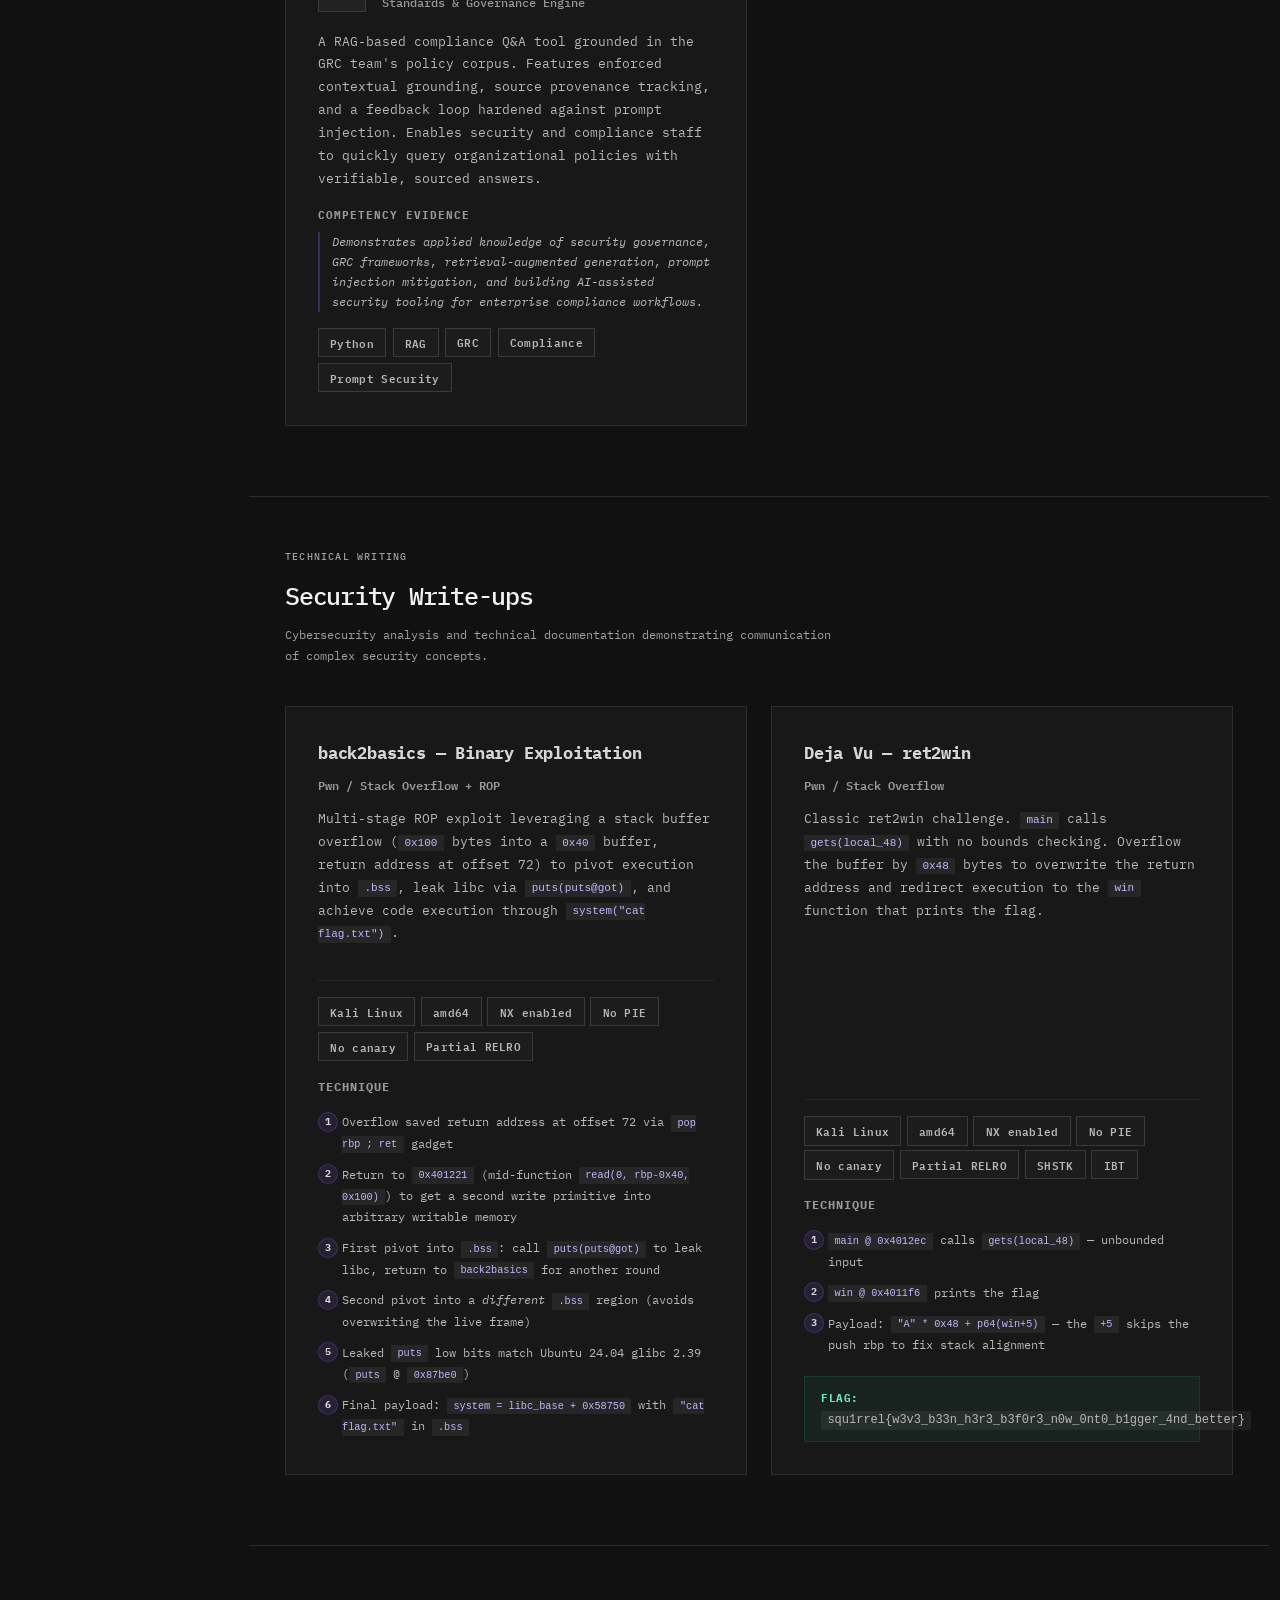
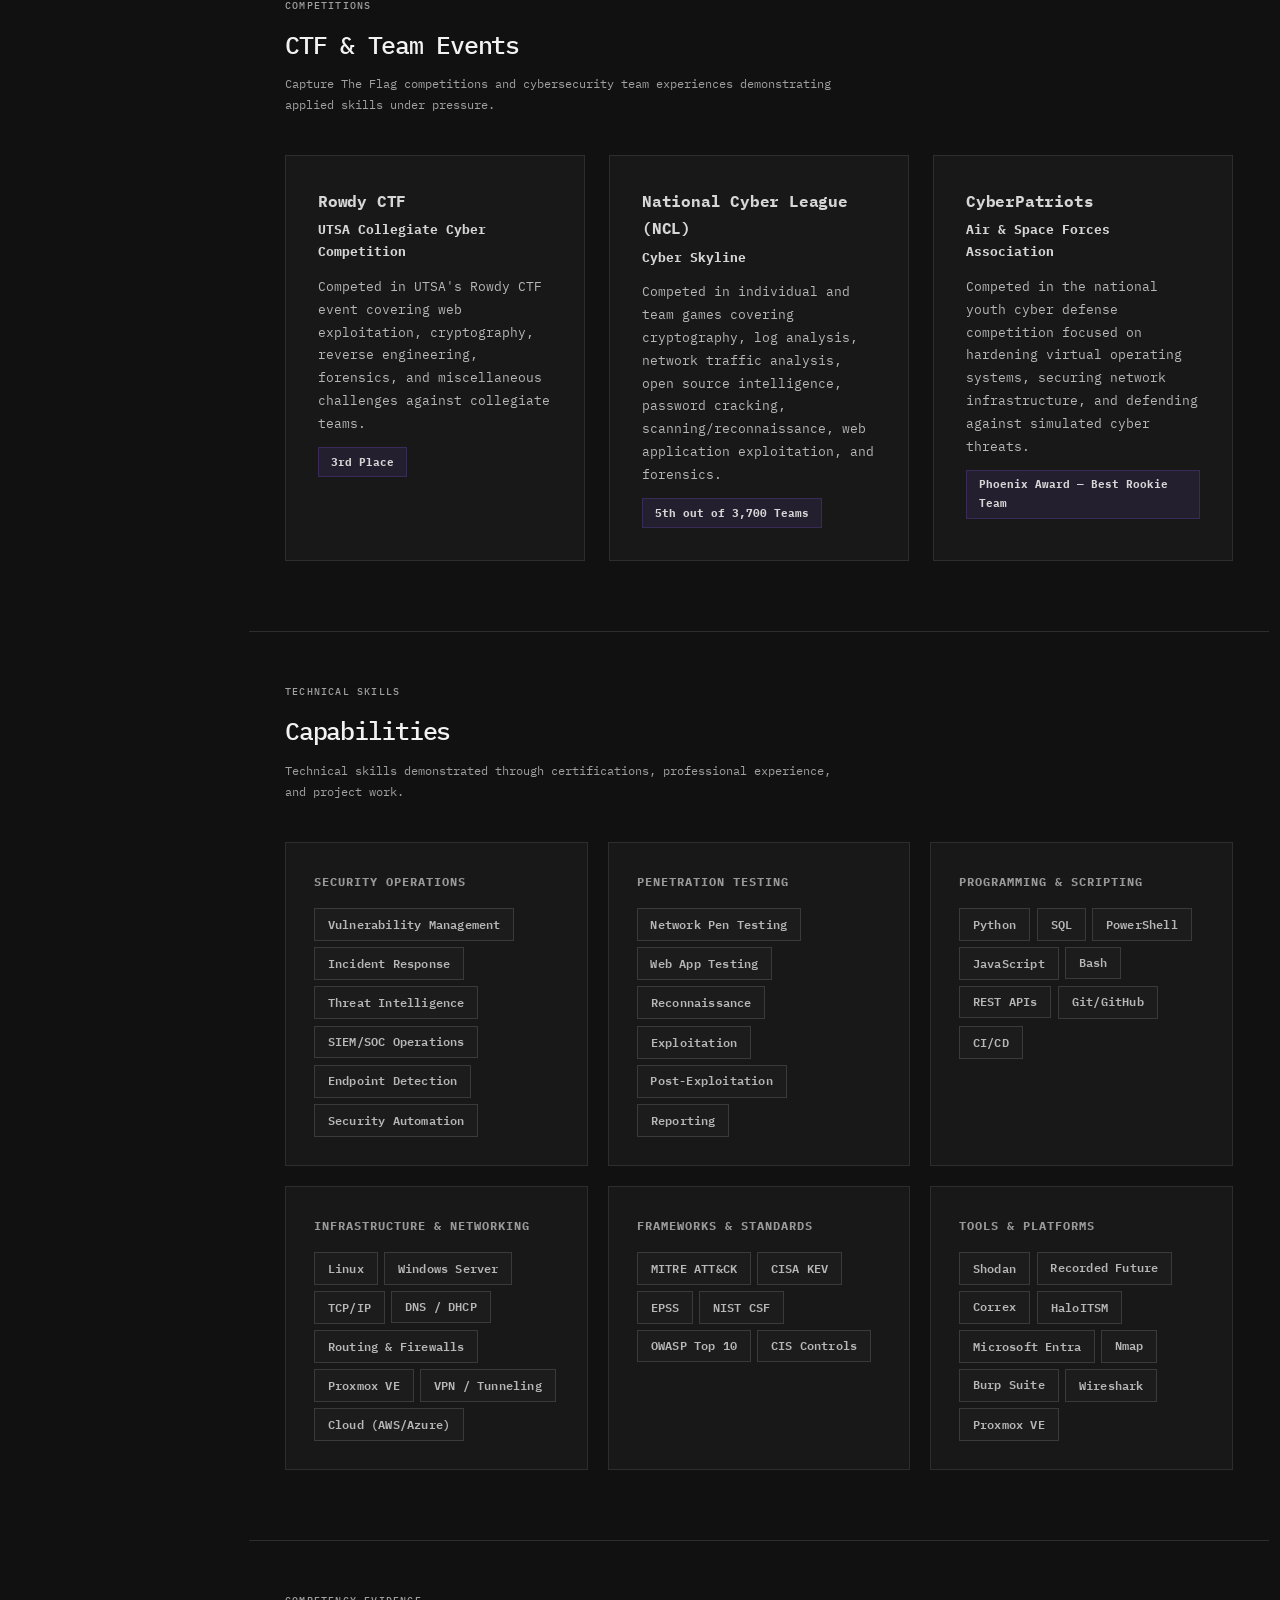
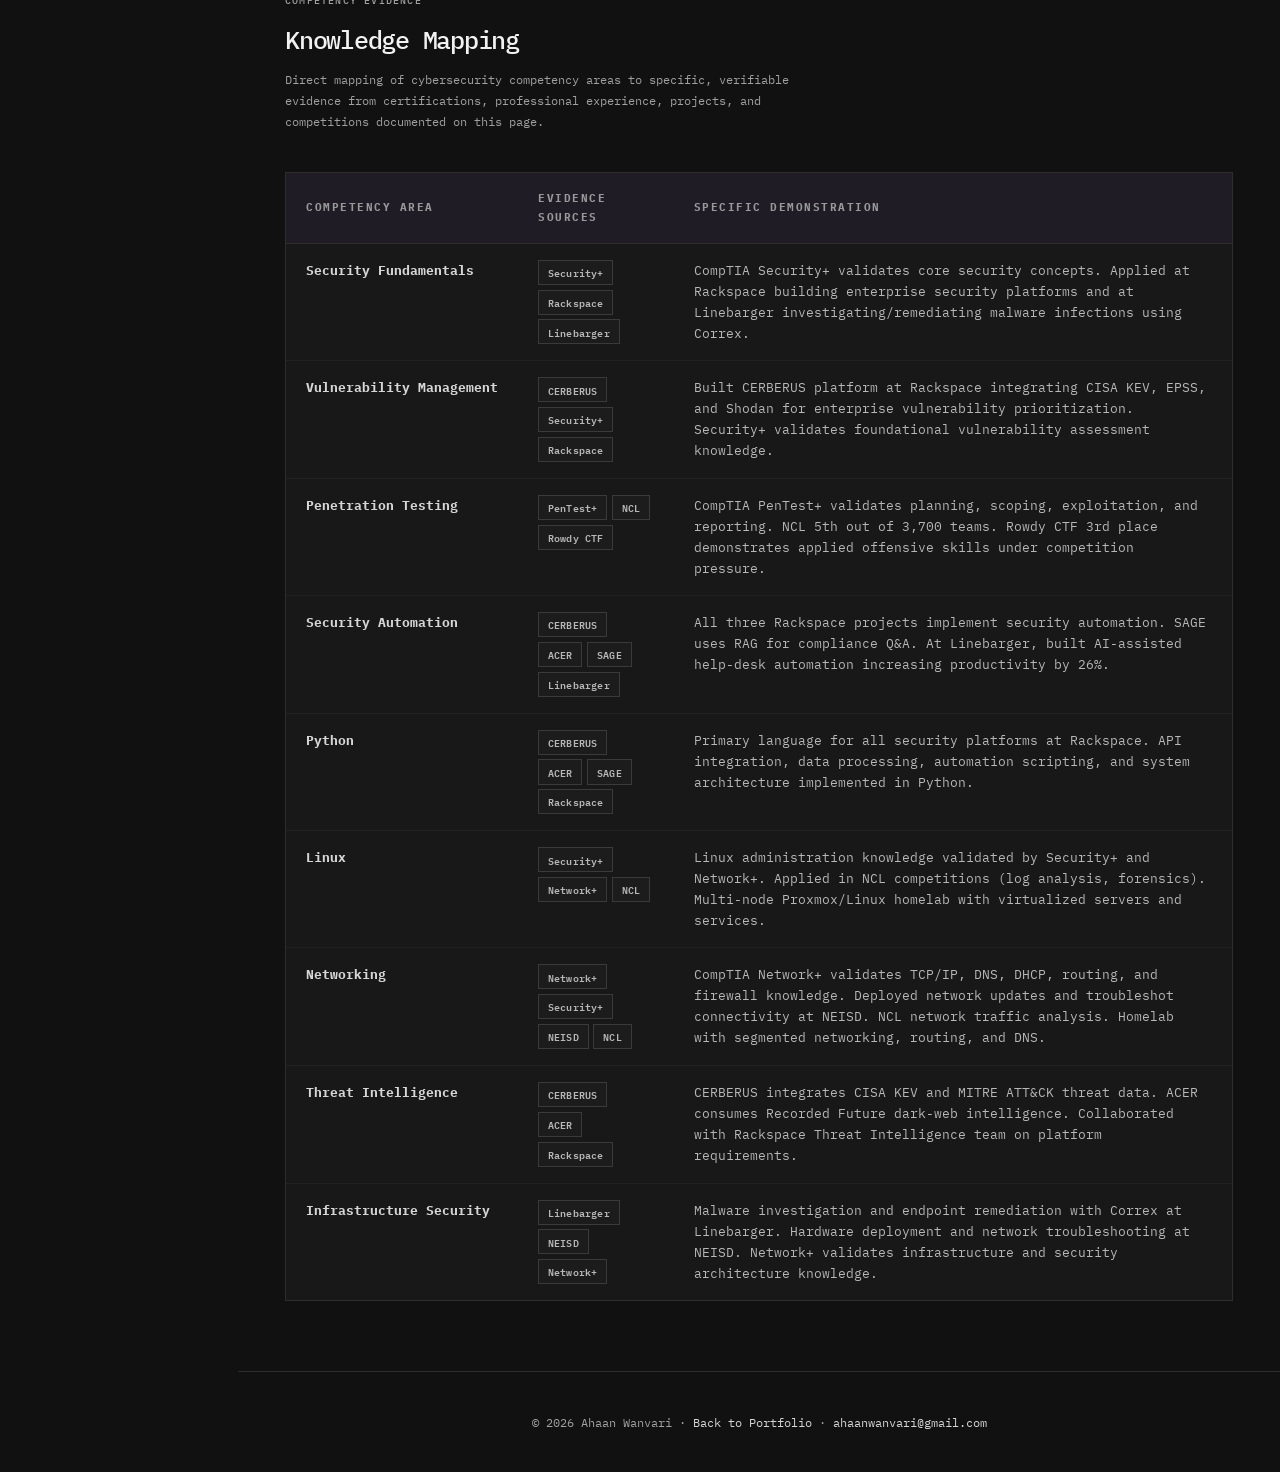
==== commit 41481dd2: "Redesign portfolio with monochrome workstation theme" ====
--- a/cbe-portfolio.html
+++ b/cbe-portfolio.html
@@ -2,12 +2,12 @@
 <html lang="en">
 <head><link rel="icon" href="assets/favicon.svg" type="image/svg+xml">
   <meta charset="UTF-8" />
-  <meta name="viewport" content="width=device-width, initial-scale=1.0" />
+  <meta name="viewport" content="width=device-width, initial-scale=1.0" /><meta name="theme-color" content="#111111" />
   <title>Cybersecurity Qualifications — Ahaan Wanvari</title>
 
   <link rel="preconnect" href="https://fonts.googleapis.com" />
   <link rel="preconnect" href="https://fonts.gstatic.com" crossorigin />
-  <link href="https://fonts.googleapis.com/css2?family=DM+Mono:wght@400;500&family=Space+Grotesk:wght@400;500;600;700&display=swap" rel="stylesheet" />
+  <link href="https://fonts.googleapis.com/css2?family=IBM+Plex+Mono:wght@400;500;600&display=swap" rel="stylesheet" />
 
   <style>
     :root {
@@ -1030,16 +1030,18 @@
   <!-- Navigation pill -->
   <nav class="navbar">
     <div class="navbar-content">
-      <a href="index.html" class="logo">ahaan</a>
+      <a href="index.html" class="logo">AHAAN WANVARI_</a>
       <ul class="nav-links">
-        <li><a href="index.html">Home</a></li>
+        <li><a href="index.html">Overview</a></li>
         <li><a href="index.html#about">About</a></li>
         <li><a href="index.html#experience">Experience</a></li>
-        <li><a href="projects.html">Demos</a></li>
+        <li><a href="projects.html">Projects</a></li>
         <li><a href="index.html#contact">Contact</a></li>
       </ul>
     </div>
   </nav>
+
+  <div class="credential-topbar">PORTFOLIO <span>/</span> CREDENTIALS</div>
 
   <!-- Page Header -->
   <header class="page-header">
--- a/assets/css/credentials.css
+++ b/assets/css/credentials.css
@@ -1 +1,6 @@
-:root{--bg:#090d0b;--glass:#17221a;--glass-md:#1d2c20;--glass-strong:#223025;--glass-border:#425545;--glass-border-hover:#a8d66e;--glass-shine:#a7d37433;--accent:#c8f06a;--accent-blue:#82d9df;--accent-cyan:#82d9df;--accent-glow:#c8f06a22;--text:#eef3e9;--text-secondary:#b6c5b5;--text-muted:#829681}body{font-family:'Space Grotesk',Arial,sans-serif;background:#090d0b}.mesh-bg{opacity:.23}.mesh-orb{filter:blur(140px)}.orb-1,.orb-2,.orb-3{background:radial-gradient(circle,#688f4466,transparent 65%)}.navbar{background:#101914ef;border-color:#425545;box-shadow:none}.logo{color:#eef3e9;-webkit-text-stroke:0;text-shadow:none;font-family:'Space Grotesk',Arial,sans-serif;font-weight:700}.logo:hover{color:#c8f06a;-webkit-text-stroke:0}.nav-links a{font-family:'DM Mono',monospace;font-size:.72rem}.nav-links a:hover{color:#c8f06a}.glass-text,.glass-text-accent{color:#eef3e9;-webkit-text-stroke:0;text-shadow:none}.glass-text-accent{color:#c8f06a}.page-header h1,.section-title{font-family:'Space Grotesk',Arial,sans-serif;font-weight:500;letter-spacing:-.06em}.page-badge,.section-label{color:#c8f06a;border-color:#739a544d;background:#c8f06a12;font-family:'DM Mono',monospace;letter-spacing:.1em}.glass-panel{background:#152019;border-color:#425545;box-shadow:none}.glass-panel:hover{background:#1b2b20;border-color:#a8d66e;box-shadow:0 15px 40px #0004}.tag{background:#c8f06a14;color:#c8f06a;border-color:#c8f06a33}.cert-image-placeholder{background:#0b140e}a:focus-visible{outline:2px solid #c8f06a;outline-offset:4px}
+:root{--bg:#111111;--glass:#181818;--glass-md:#1c1c1c;--glass-strong:#1c1c1c;--glass-border:#2d2d2d;--glass-border-hover:#3a3a3a;--glass-shine:transparent;--accent:#d6d6d6;--accent-blue:#a0a0a0;--accent-cyan:#a0a0a0;--accent-glow:transparent;--text:#d6d6d6;--text-secondary:#b7b7b7;--text-muted:#999;--radius:0;--radius-sm:0;--radius-xs:0}
+*{border-radius:0!important}html{scroll-behavior:smooth}body{background:var(--bg);color:var(--text);font:400 13px/1.7 'IBM Plex Mono',ui-monospace,monospace;overflow-x:hidden}a,button{transition:color .15s,background .15s,border-color .15s!important}a:focus-visible,button:focus-visible{outline:2px solid #f2f2f2;outline-offset:3px}.mesh-bg,.noise{display:none!important}.glass-text,.glass-text-accent{color:#f2f2f2!important;-webkit-text-stroke:0!important;text-shadow:none!important;background:none!important;-webkit-background-clip:initial!important;background-clip:initial!important}.navbar{position:fixed!important;inset:0 auto 0 0!important;width:238px!important;height:100vh!important;margin:0!important;padding:25px 18px!important;background:#181818!important;border:0!important;border-right:1px solid #2d2d2d!important;box-shadow:none!important;z-index:20}.navbar-content{width:100%!important;height:100%!important;display:flex!important;flex-direction:column!important;align-items:stretch!important;justify-content:flex-start!important;gap:28px!important}.logo{font:600 14px/1.4 'IBM Plex Mono',monospace!important;color:#f2f2f2!important;letter-spacing:0!important;text-shadow:none!important;-webkit-text-stroke:0!important}.nav-links{display:grid!important;gap:3px!important;width:100%!important;margin:0!important;padding:0!important;list-style:none!important}.nav-links a{display:block!important;color:#a0a0a0!important;font:400 12px/1.5 'IBM Plex Mono',monospace!important;padding:10px!important;border:1px solid transparent!important}.nav-links a:hover{color:#f2f2f2!important;background:#1c1c1c!important;border-color:#2d2d2d!important}.page-header,main,body>footer{margin-left:238px!important}.page-header{max-width:none!important;padding:70px max(36px,calc((100% - 1200px)/2)) 45px!important;text-align:left!important;border-bottom:1px solid #2d2d2d!important}.page-badge,.section-label{display:inline-block!important;background:none!important;border:0!important;color:#a0a0a0!important;font:500 10px/1.5 'IBM Plex Mono',monospace!important;letter-spacing:.12em!important;text-transform:uppercase!important;padding:0!important}.page-header h1{font:500 clamp(26px,3vw,40px)/1.2 'IBM Plex Mono',monospace!important;letter-spacing:-.06em!important;margin:15px 0!important}.page-header p{color:#b7b7b7!important;font:400 13px/1.7 'IBM Plex Mono',monospace!important;max-width:780px!important;margin:0!important}.content-section{max-width:1020px!important;padding:48px 36px 70px!important;border-top:1px solid #2d2d2d!important}.section-title{font:500 25px/1.3 'IBM Plex Mono',monospace!important;letter-spacing:-.05em!important;color:#f2f2f2!important}.section-desc{color:#a0a0a0!important;font-size:12px!important}.glass-panel{background:#181818!important;border:1px solid #2d2d2d!important;box-shadow:none!important;backdrop-filter:none!important;transform:none!important}.glass-panel:hover{background:#1c1c1c!important;border-color:#3a3a3a!important;box-shadow:none!important;transform:none!important}.cert-icon,.project-icon{background:#222!important;color:#d6d6d6!important;border:1px solid #3a3a3a!important;box-shadow:none!important}.tag,.skill-tag,.evidence-badge,.exp-date-badge{background:#1c1c1c!important;color:#b7b7b7!important;border:1px solid #3a3a3a!important;box-shadow:none!important}.verify-link{background:#f2f2f2!important;color:#111!important;border:1px solid #f2f2f2!important;box-shadow:none!important}.verify-link:hover{background:#d6d6d6!important;color:#111!important}.cert-image-placeholder{background:#111!important;border-color:#2d2d2d!important}.cert-image-placeholder img{max-width:100%}.competency-table{display:block;max-width:100%;overflow-x:auto}.competency-table table{min-width:640px}body>footer{background:#111!important;border-top:1px solid #2d2d2d!important;color:#a0a0a0!important}body>footer a{color:#d6d6d6!important}.reveal{opacity:1!important;transform:none!important;transition:none!important}
+@media(max-width:760px){.navbar{position:relative!important;inset:auto!important;width:100%!important;height:auto!important;padding:14px 18px!important;border-right:0!important;border-bottom:1px solid #2d2d2d!important}.navbar-content{gap:10px!important}.nav-links{display:flex!important;flex-wrap:wrap!important;gap:2px!important}.nav-links a{padding:6px!important;font-size:10px!important}.page-header,main,body>footer{margin-left:0!important}.page-header{padding:45px 18px!important}.content-section{padding:35px 18px 55px!important}.page-header h1{font-size:28px!important}}
+@media(prefers-reduced-motion:reduce){html{scroll-behavior:auto}*,*::before,*::after{animation-duration:.01ms!important;transition-duration:.01ms!important}}
+.navbar{transform:none!important;backdrop-filter:none!important;-webkit-backdrop-filter:none!important}
+.credential-topbar{margin-left:238px;height:48px;display:flex;align-items:center;gap:11px;padding:0 38px;border-bottom:1px solid #2d2d2d;color:#999;font:500 10px/1 'IBM Plex Mono',monospace;letter-spacing:.12em}.credential-topbar span{color:#666}.page-header{padding-top:55px!important}@media(max-width:760px){.credential-topbar{display:none}}
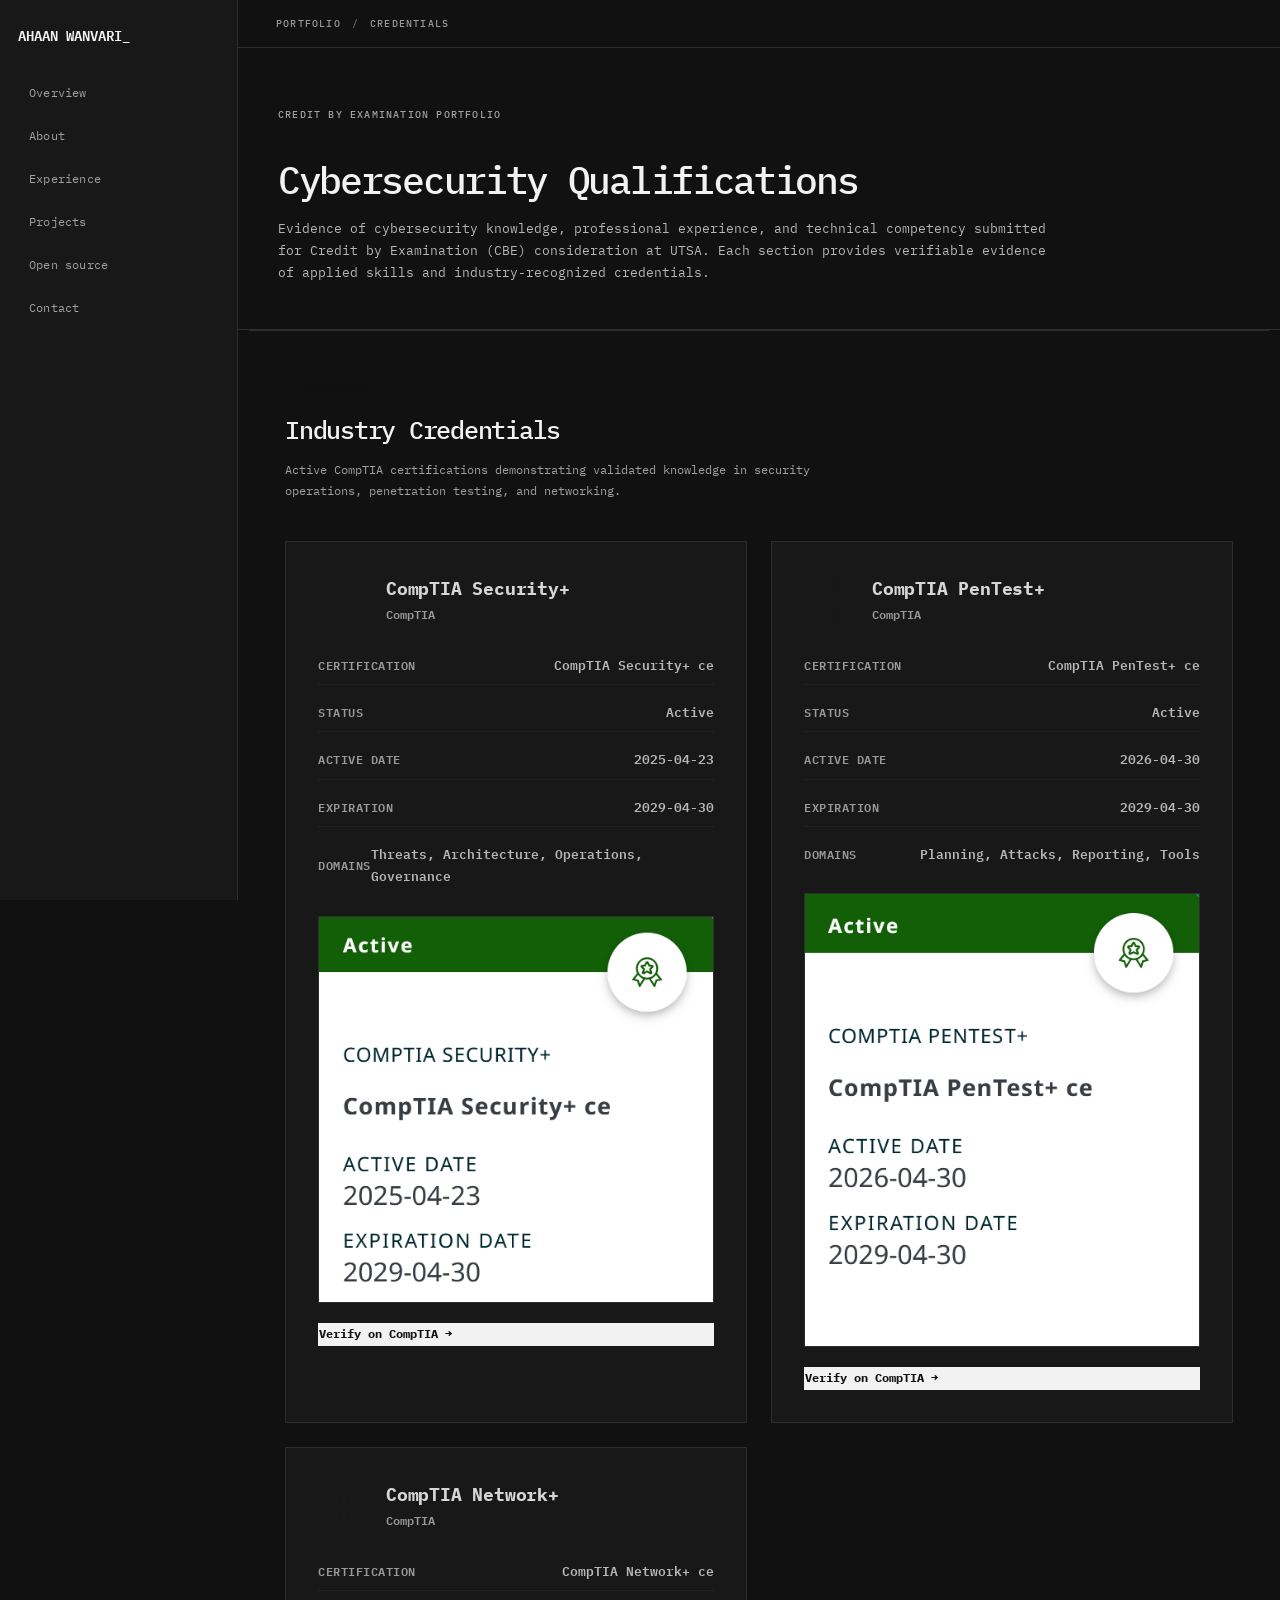
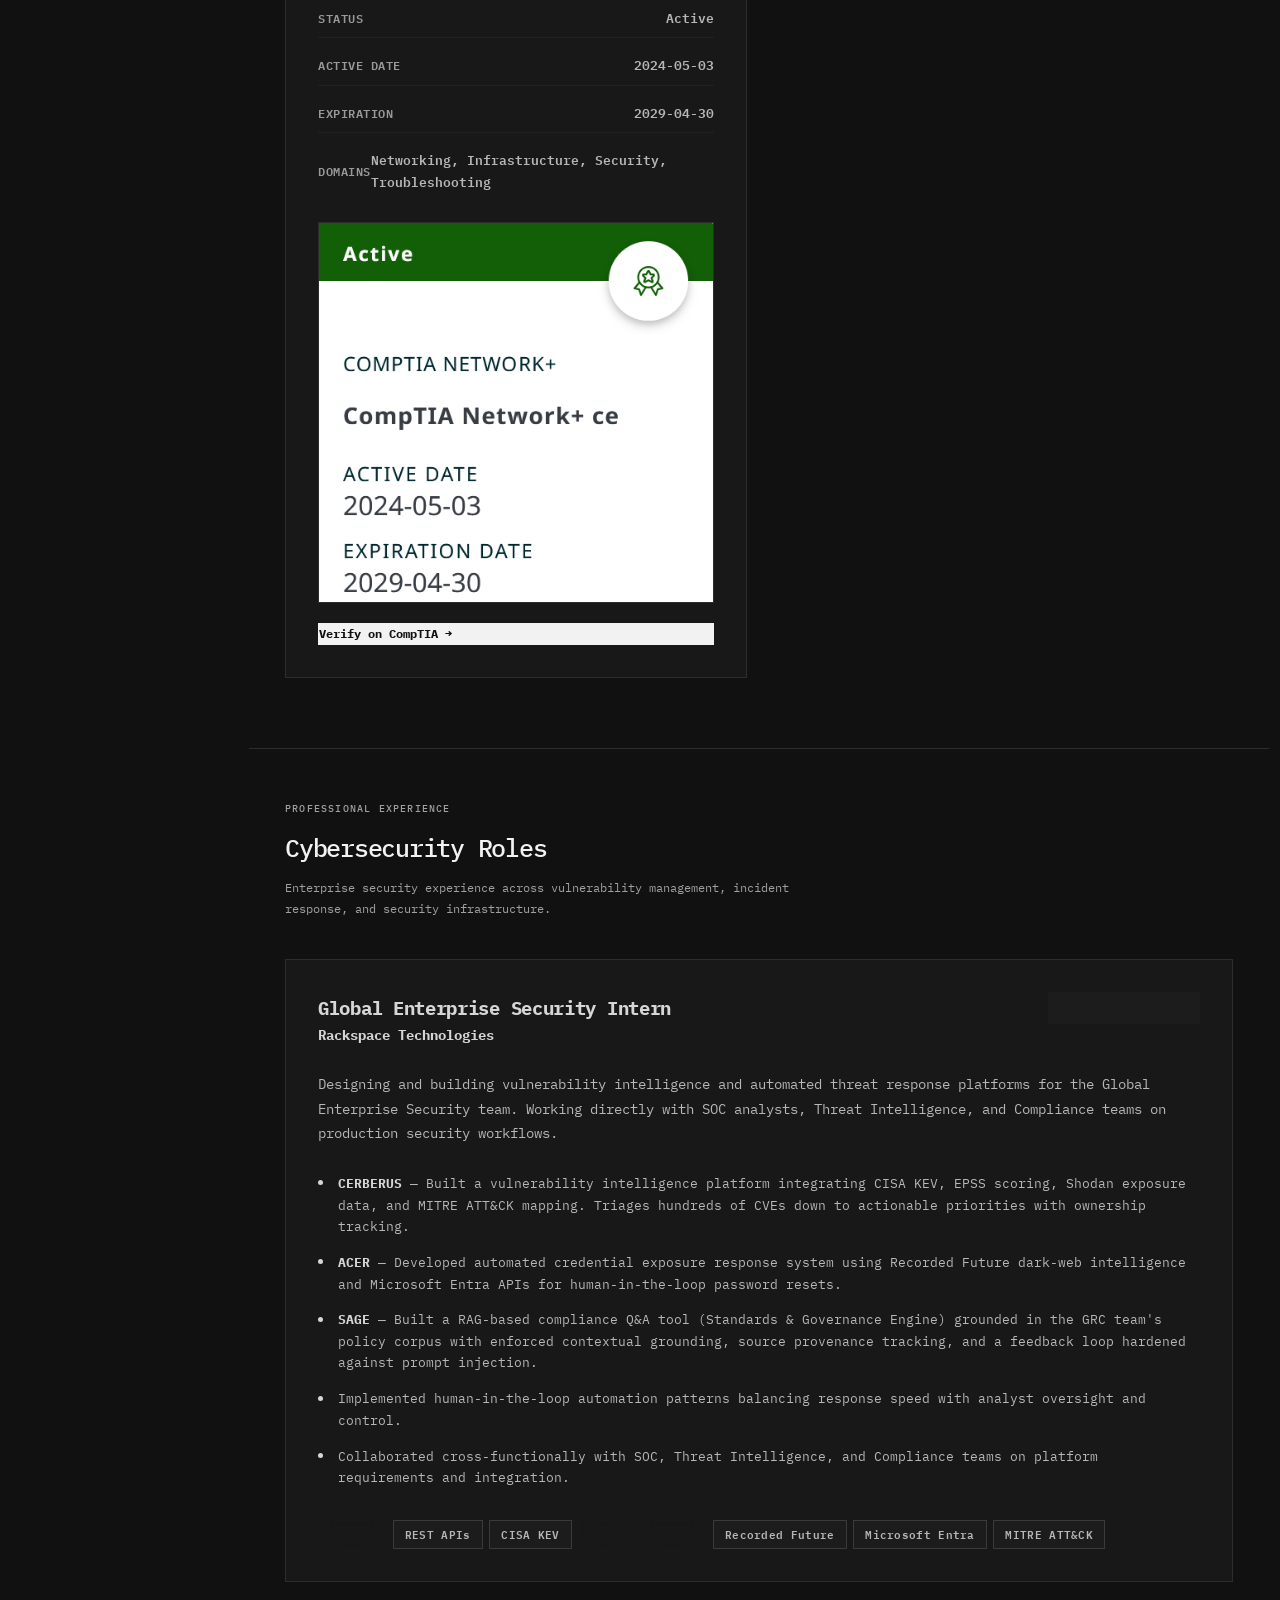
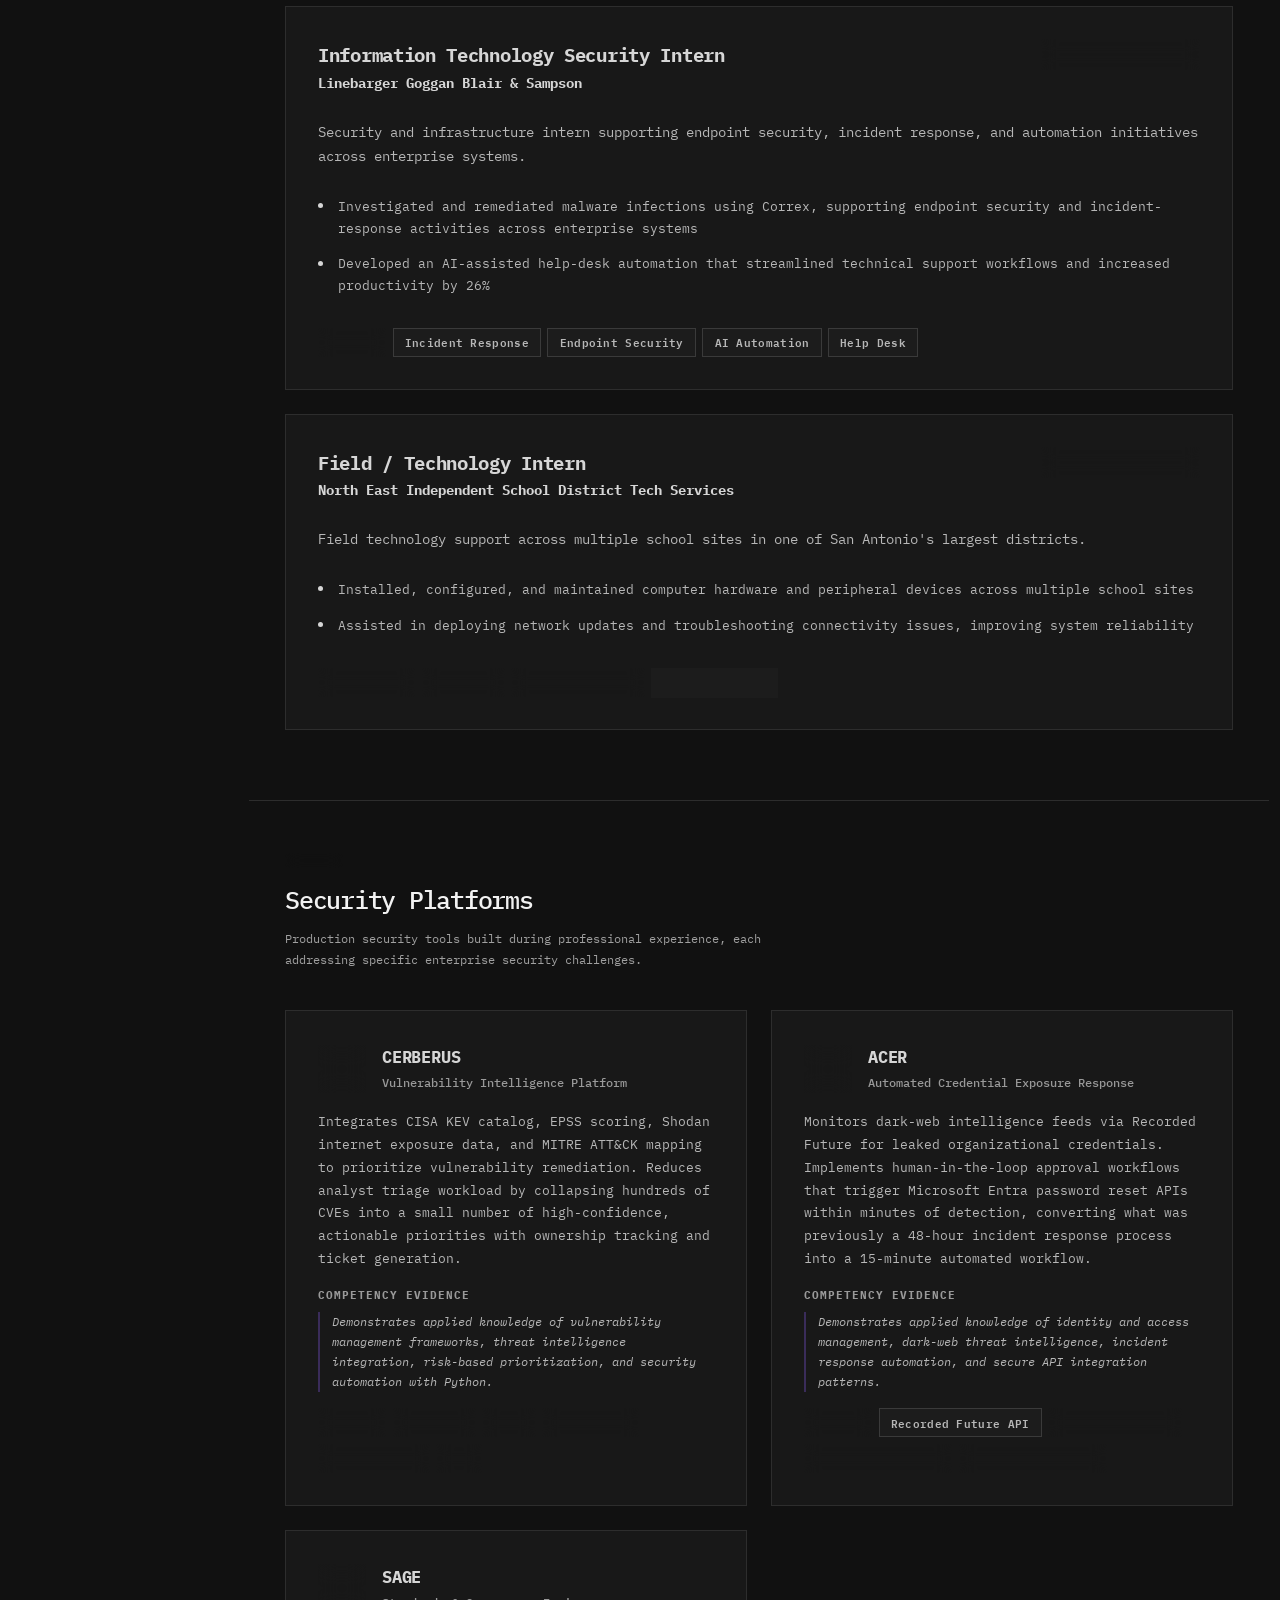
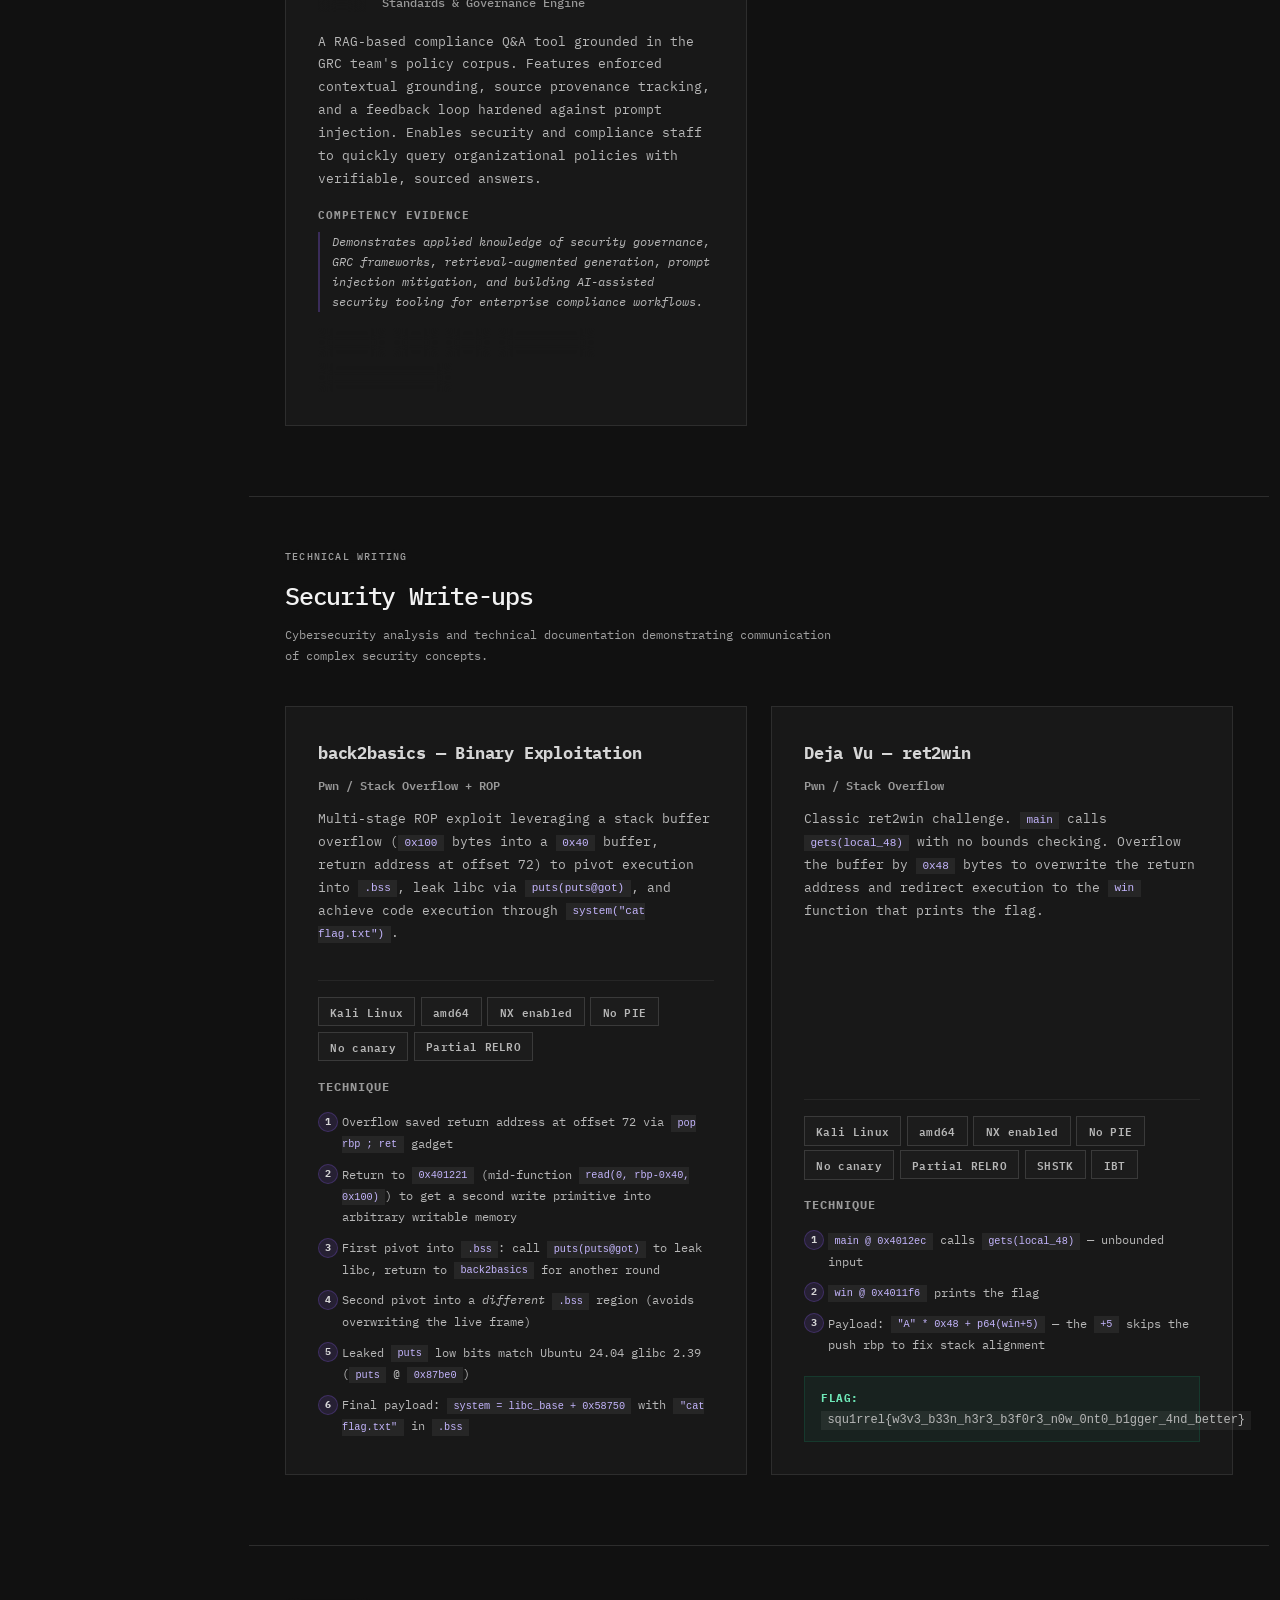
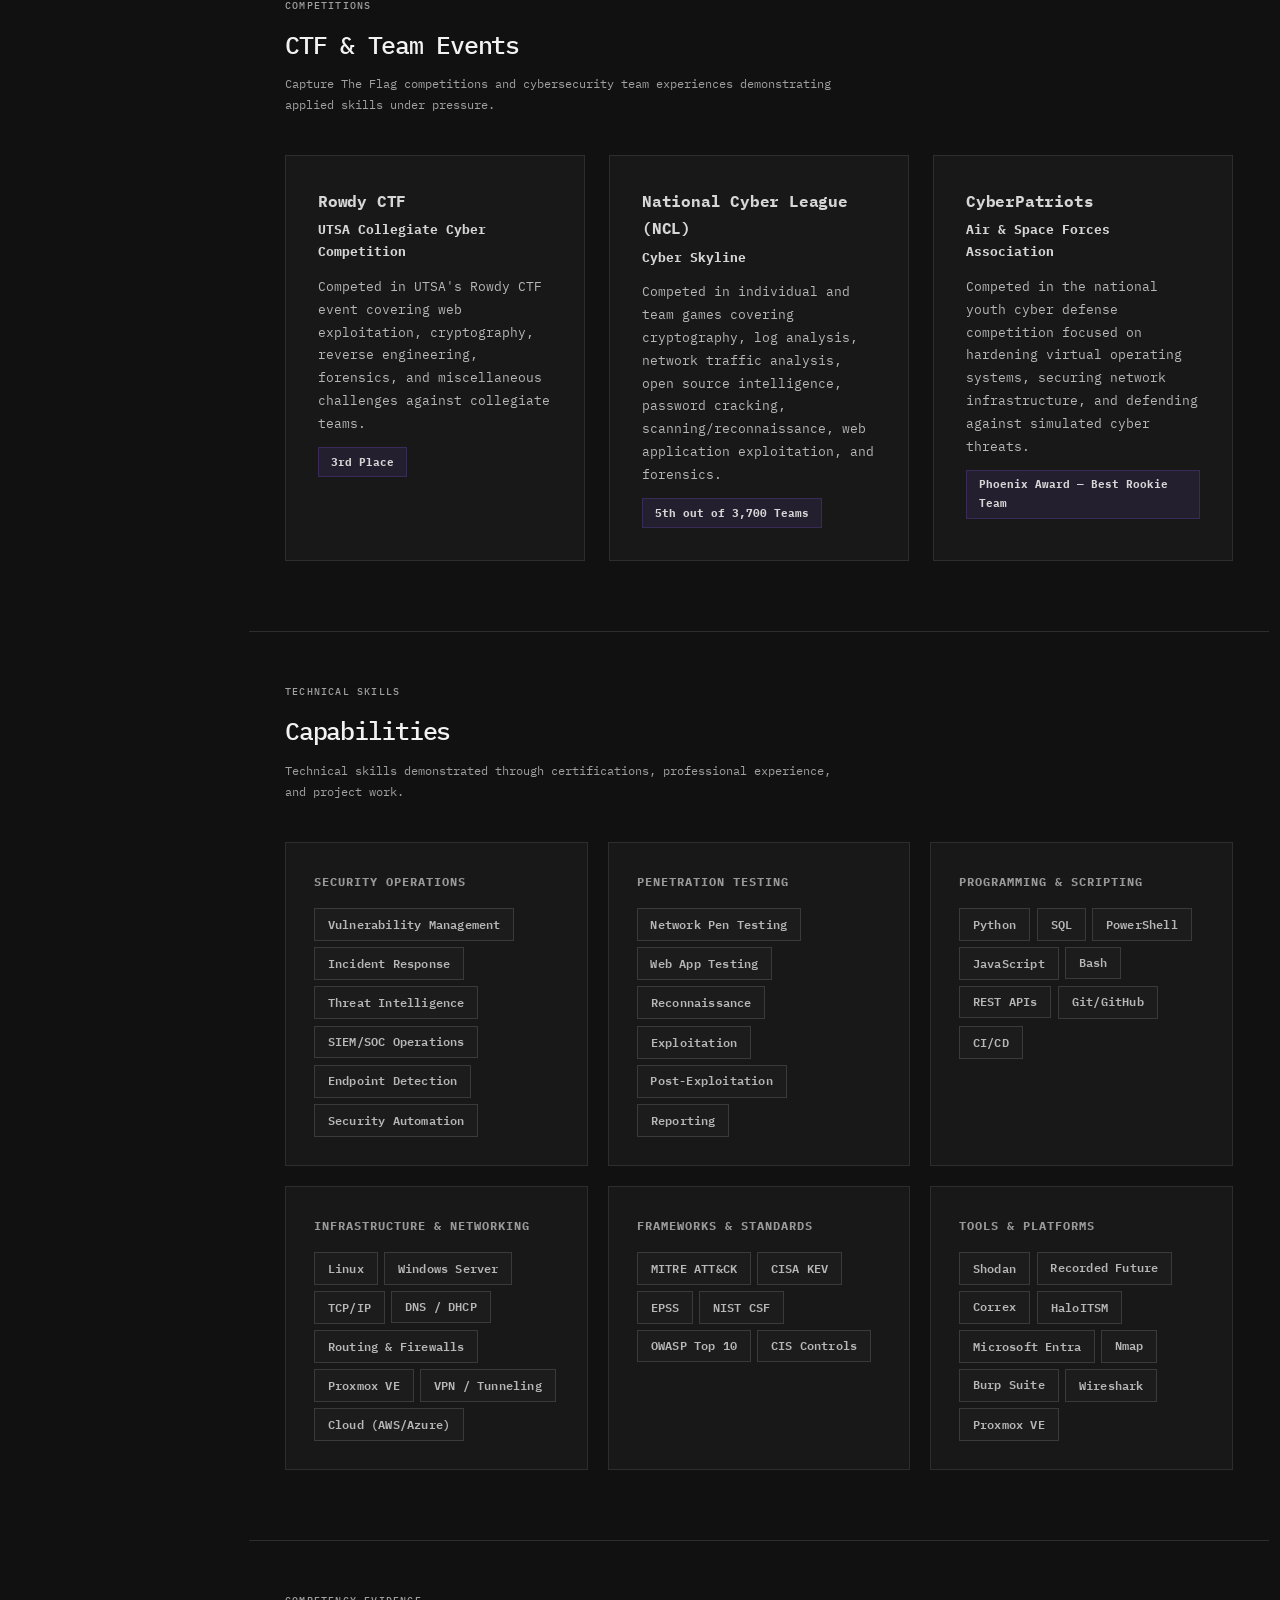
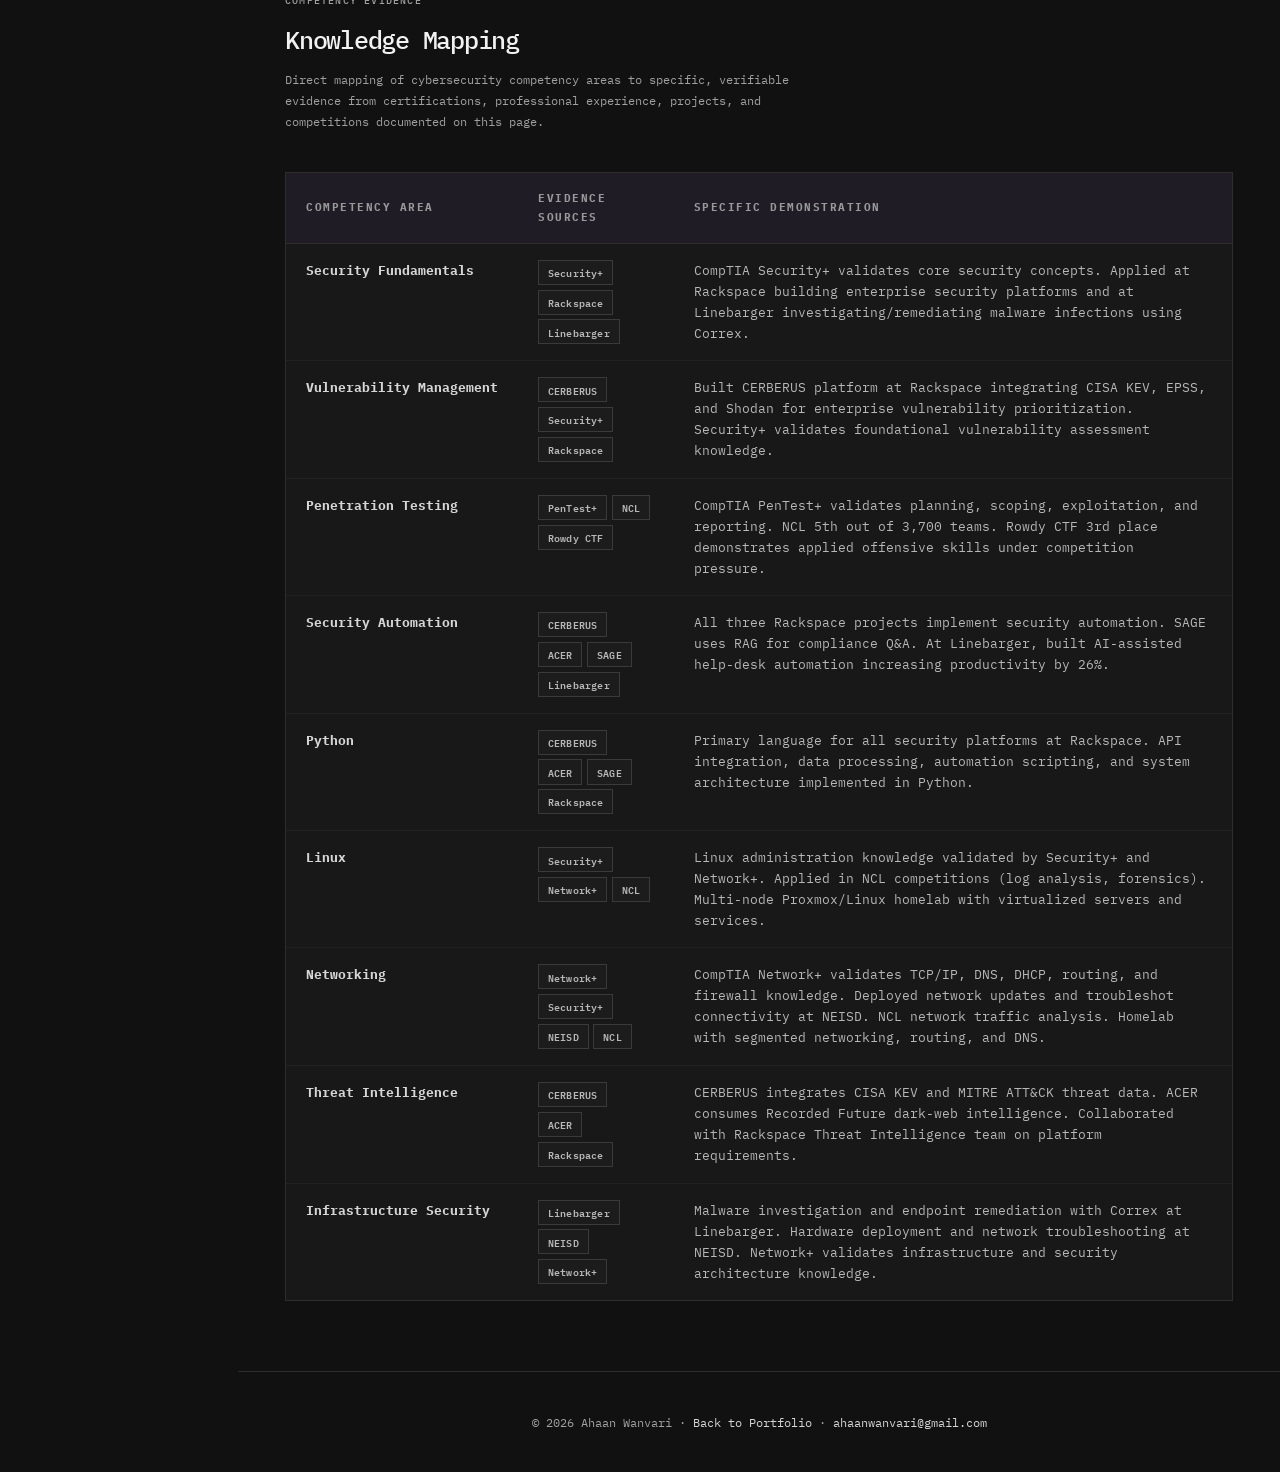
==== commit 1f537887: "Add HashOS and open source portfolio page" ====
--- a/cbe-portfolio.html
+++ b/cbe-portfolio.html
@@ -1036,6 +1036,7 @@
         <li><a href="index.html#about">About</a></li>
         <li><a href="index.html#experience">Experience</a></li>
         <li><a href="projects.html">Projects</a></li>
+        <li><a href="open-source.html">Open source</a></li>
         <li><a href="index.html#contact">Contact</a></li>
       </ul>
     </div>
